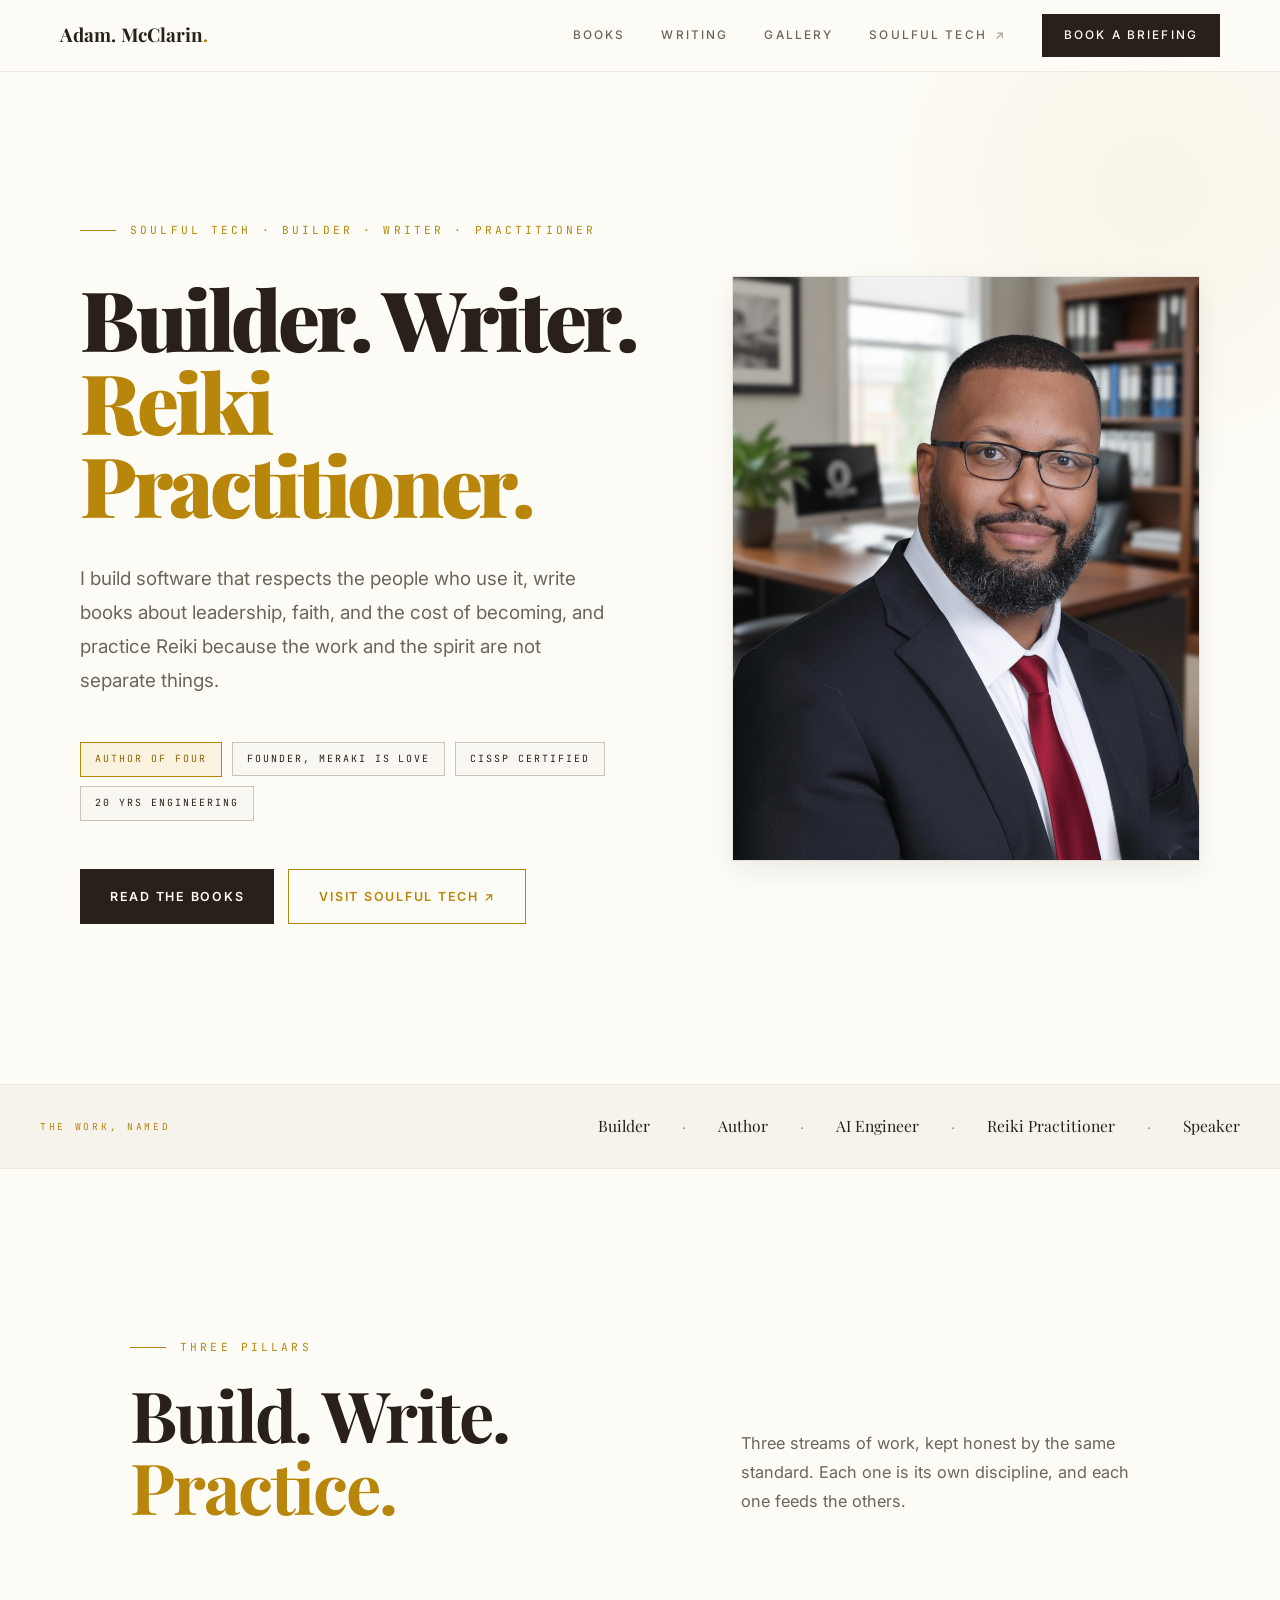
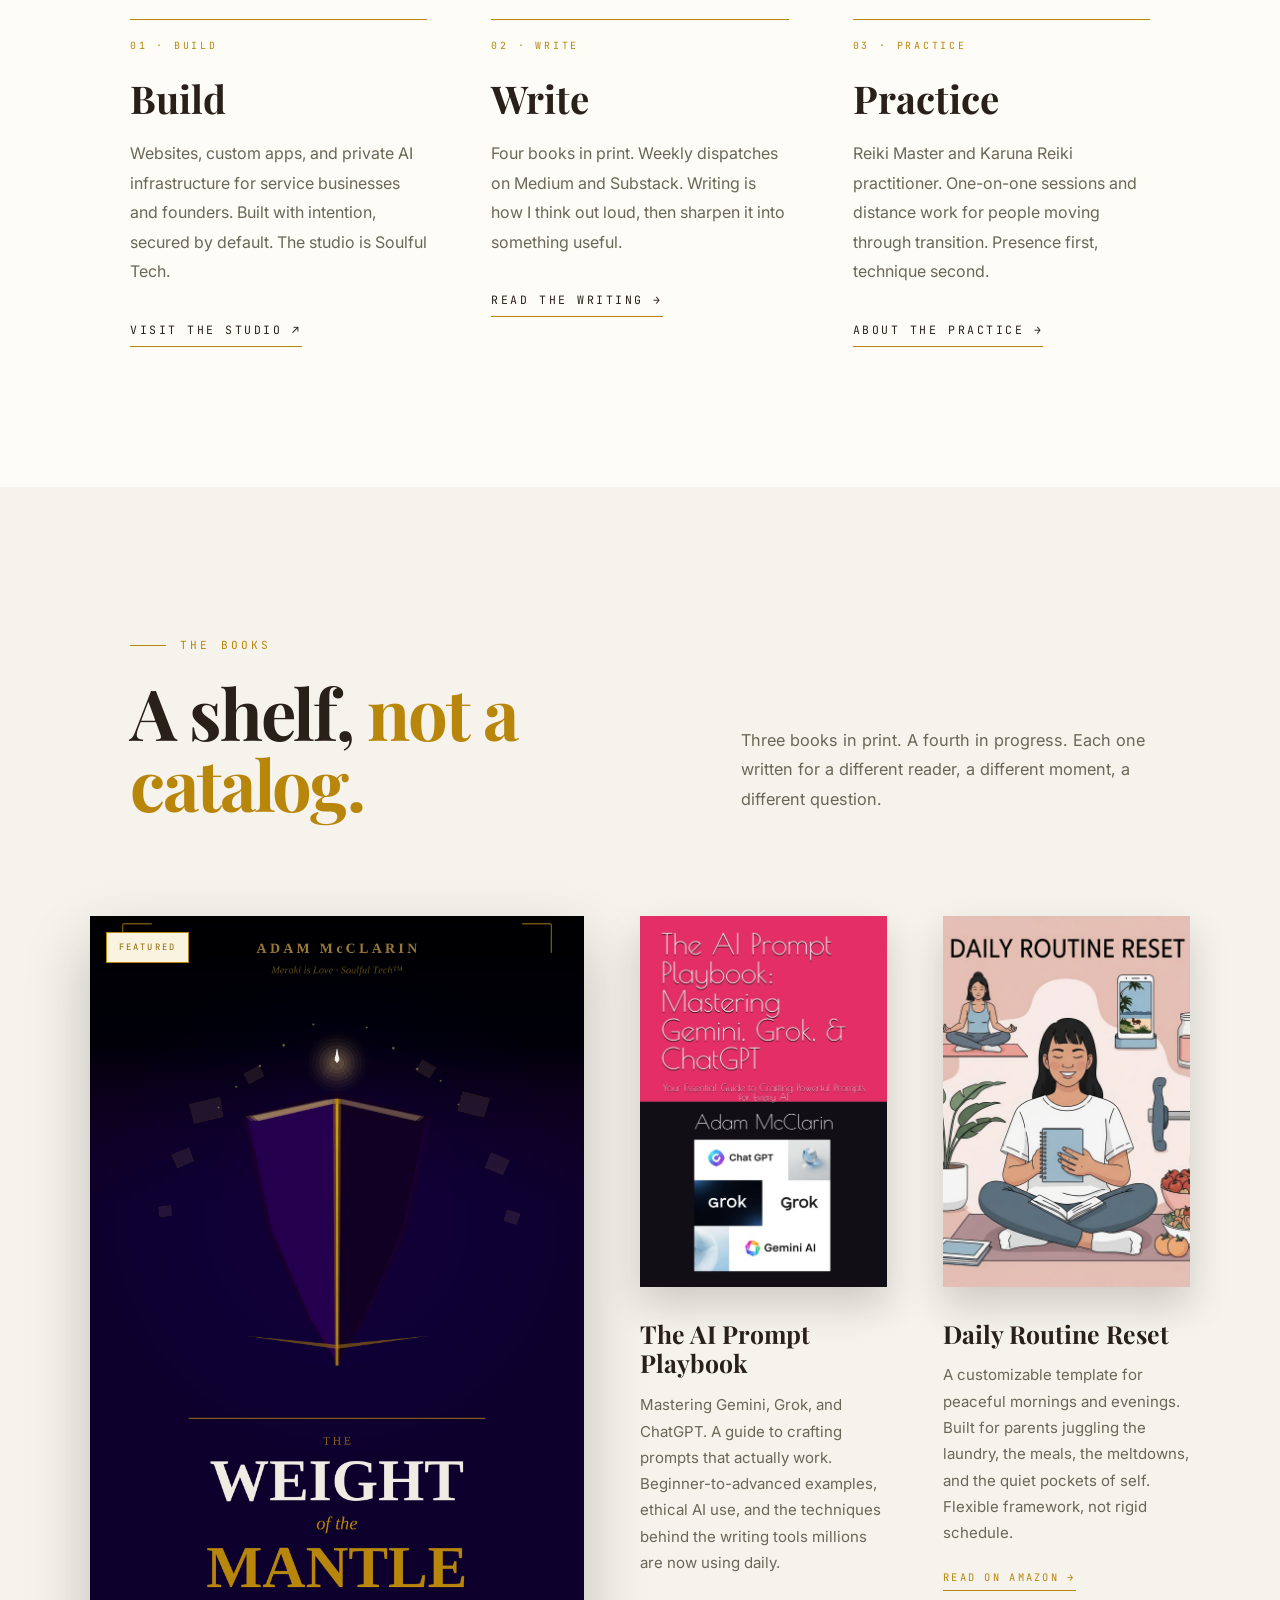
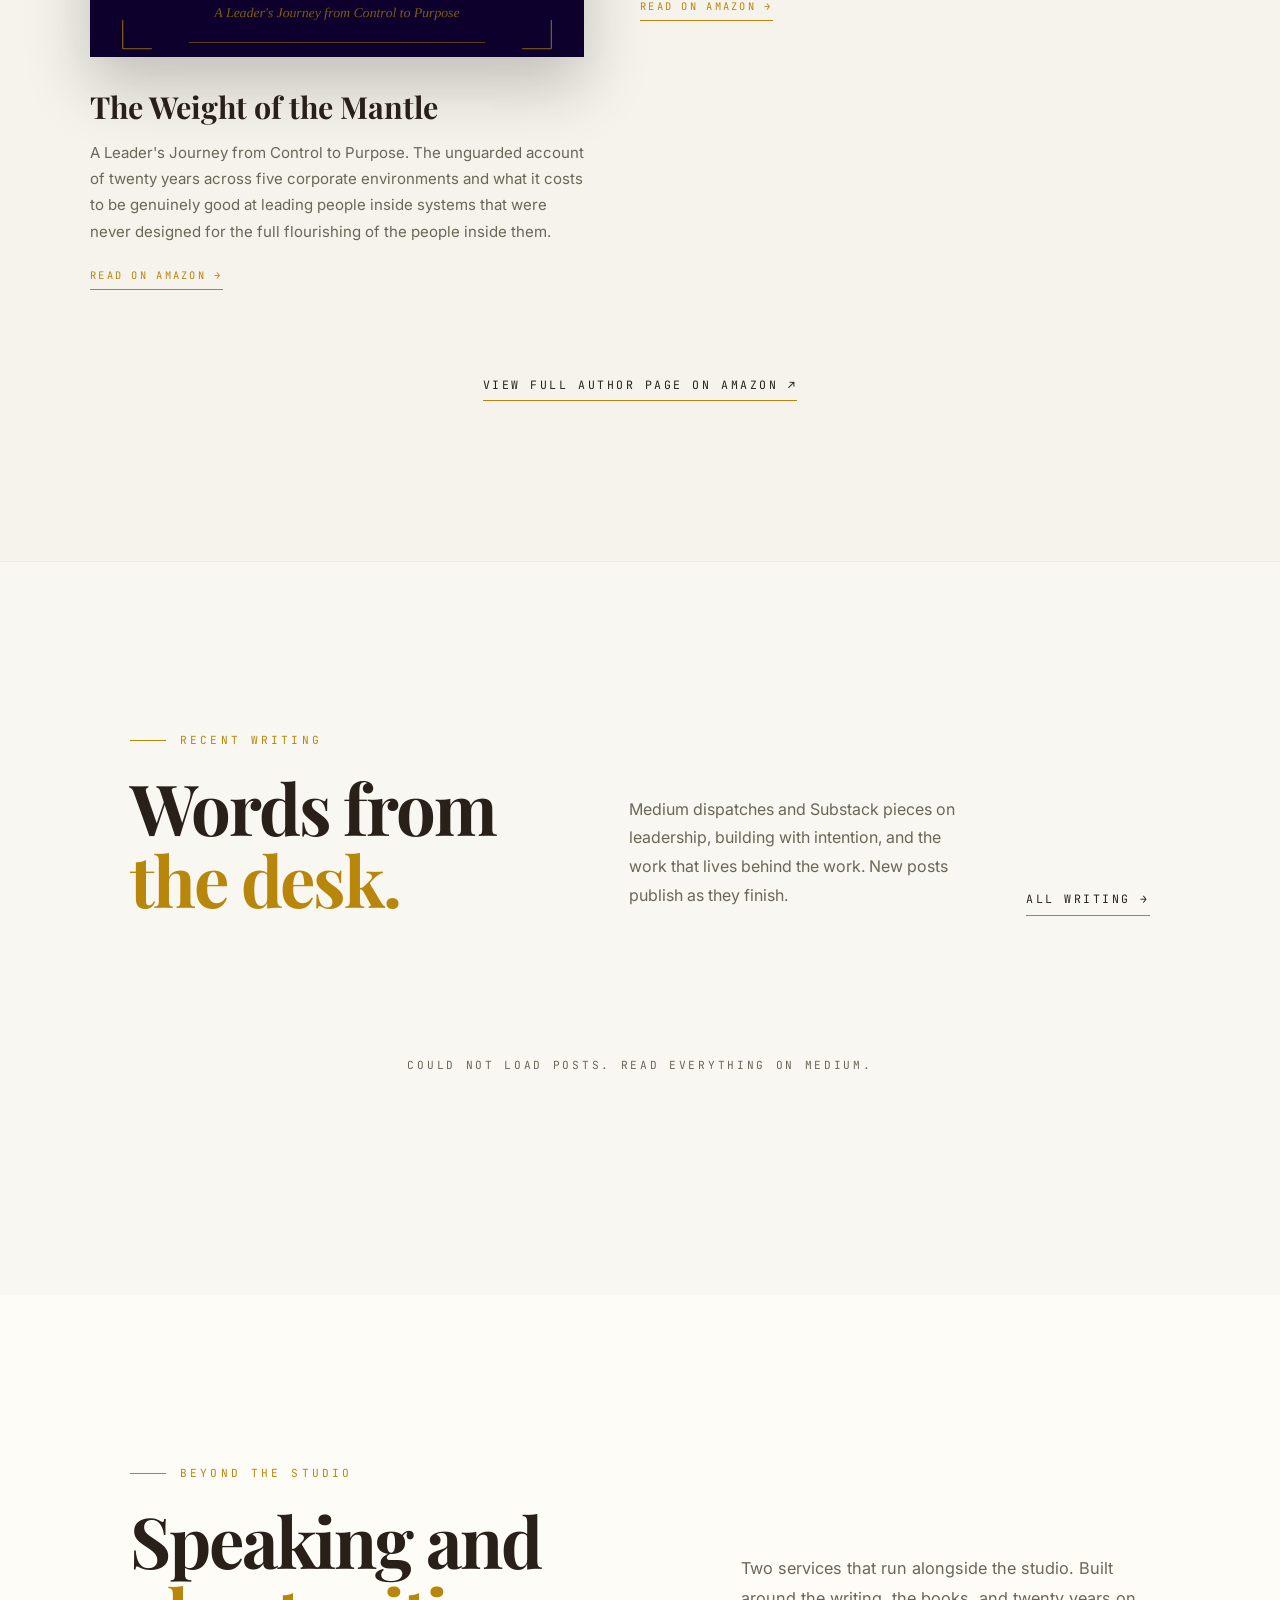
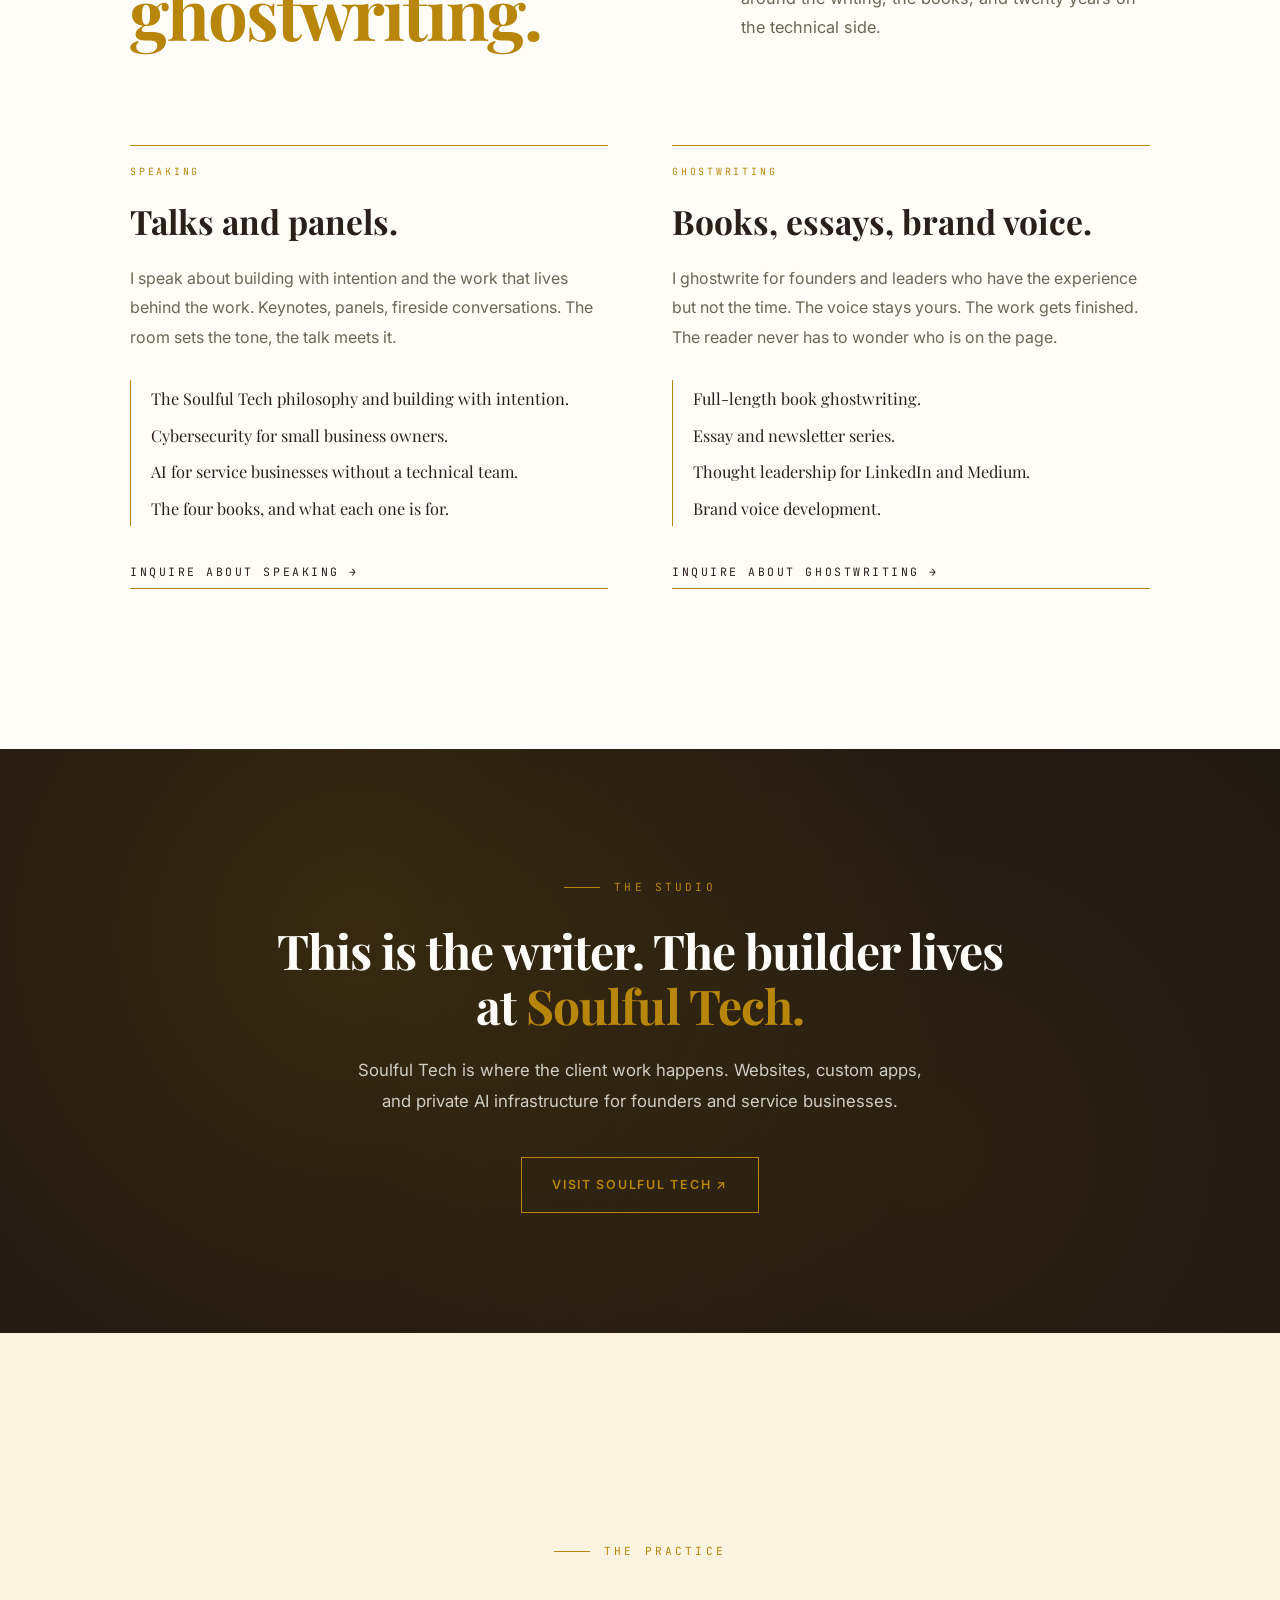
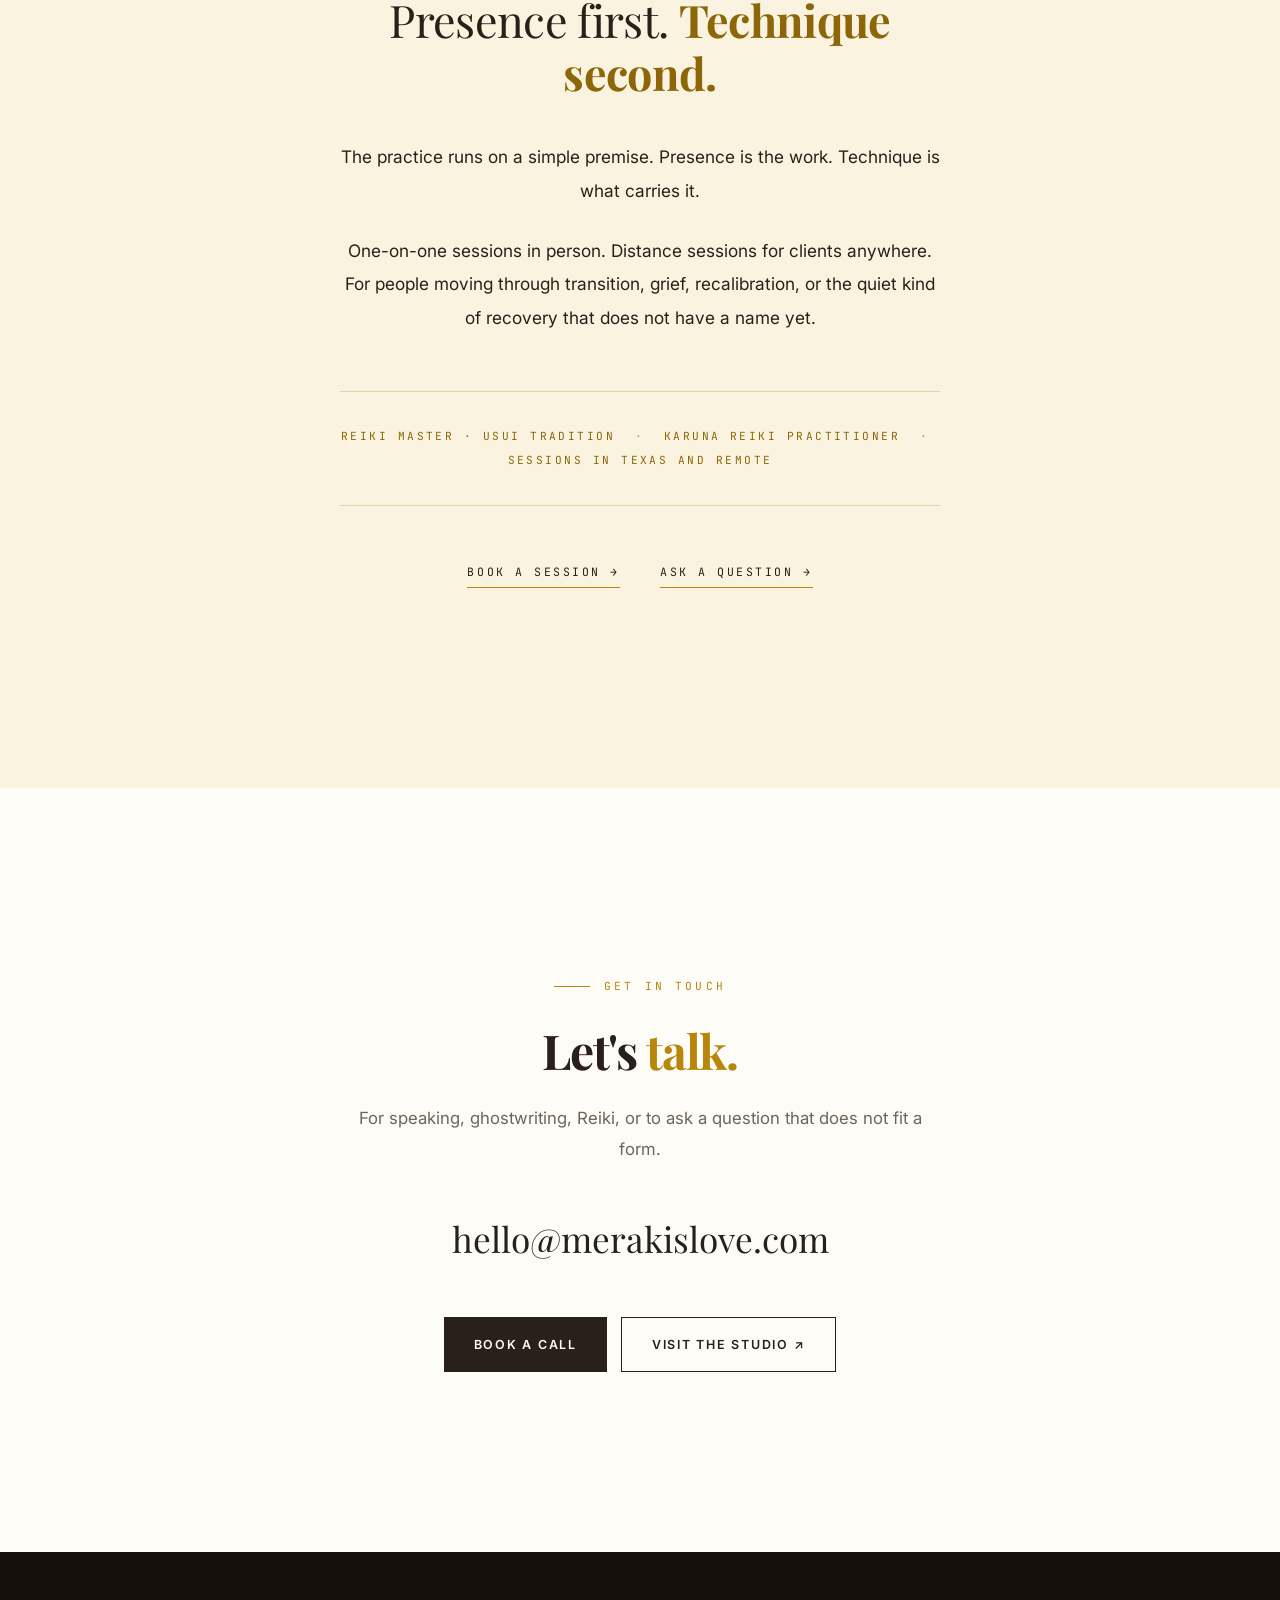
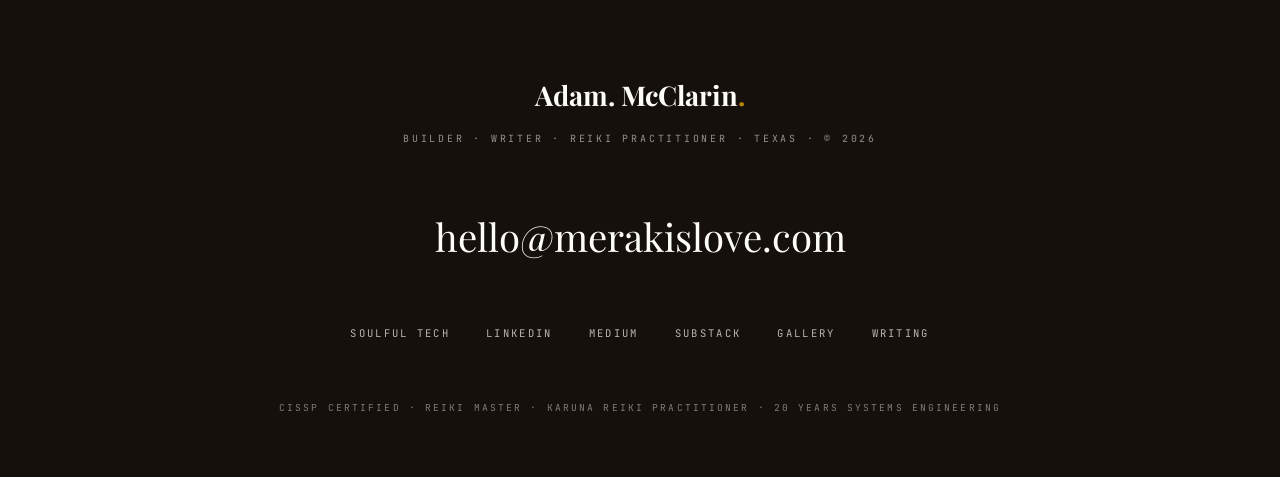
==== index.html @ 3df48681 "Add Featured and Press section with HackerNoon article and book launch Co-Authored-By: Claude Opus 4" ====
<!DOCTYPE html>
<html lang="en">
<head>
<meta charset="UTF-8">
<meta name="viewport" content="width=device-width, initial-scale=1.0">
<title>Adam McClarin | Builder. Writer. Reiki Practitioner.</title>
<meta name="description" content="Adam McClarin. Builder, writer, and Reiki practitioner. Author of four books. Founder of Meraki is Love. CISSP-certified, with twenty years of systems engineering.">
<meta name="keywords" content="Adam McClarin, soulful tech, Meraki is Love, Reiki, Karuna Reiki, ghostwriter, speaker, CISSP, author, The Weight of the Mantle, AI Prompt Playbook, Daily Routine Reset">
<meta property="og:title" content="Adam McClarin | Builder. Writer. Reiki Practitioner.">
<meta property="og:description" content="The personal site of Adam McClarin. Four books, a private Reiki practice, and a studio for client work at Soulful Tech.">
<meta property="og:url" content="https://adammcclarin.com">
<meta property="og:type" content="website">
<meta name="twitter:card" content="summary_large_image">
<meta name="twitter:title" content="Adam McClarin | Builder. Writer. Reiki Practitioner.">
<meta name="twitter:description" content="Builder, writer, and Reiki practitioner. The studio for client work lives at Soulful Tech.">

<link rel="preconnect" href="https://fonts.googleapis.com">
<link rel="preconnect" href="https://fonts.gstatic.com" crossorigin>
<link href="https://fonts.googleapis.com/css2?family=Playfair+Display:wght@400;700;900&family=Inter:wght@300;400;500;600;700;800&family=JetBrains+Mono:wght@400;500&display=swap" rel="stylesheet">

<link rel="stylesheet" href="/assets/styles.css">

<script type="application/ld+json">
{
  "@context": "https://schema.org",
  "@type": "Person",
  "name": "Adam McClarin",
  "jobTitle": "Builder, Writer, Reiki Practitioner",
  "description": "Builder, writer, and Reiki practitioner. Author of four books. Founder of Meraki is Love. CISSP-certified with twenty years of systems engineering.",
  "worksFor": {"@type": "Organization", "name": "Meraki is Love", "url": "https://merakislove.com"},
  "url": "https://adammcclarin.com",
  "sameAs": [
    "https://merakislove.com",
    "https://www.linkedin.com/in/adammcclarin/",
    "https://medium.com/@adammcclarin",
    "https://adammcclarin1.substack.com"
  ],
  "address": {"@type": "PostalAddress", "addressLocality": "Friendswood", "addressRegion": "TX", "addressCountry": "US"},
  "knowsAbout": ["Soulful Tech", "Reiki", "Karuna Reiki", "AI Engineering", "Cybersecurity", "CISSP", "Writing", "Ghostwriting", "Houston"]
}
</script>

<style>
/* ── HERO ── */
.hero {
  padding-top: calc(var(--nav-h) + 140px);
  padding-bottom: 160px;
  background: var(--cream);
  position: relative;
  overflow: hidden;
}
.hero::before {
  content: '';
  position: absolute;
  top: -120px; right: -180px;
  width: 620px; height: 620px;
  background: radial-gradient(circle, rgba(184,134,11,0.07) 0%, transparent 70%);
  pointer-events: none;
}
.hero-inner {
  max-width: 1200px;
  margin: 0 auto;
  padding: 0 40px;
  display: grid;
  grid-template-columns: 1.2fr 1fr;
  gap: 90px;
  align-items: center;
  position: relative;
  z-index: 1;
}
.hero-content { max-width: 620px; }
.hero h1 {
  font-family: 'Playfair Display', serif;
  font-size: clamp(2.8rem, 6.5vw, 5.4rem);
  font-weight: 900;
  line-height: 1;
  letter-spacing: -0.04em;
  color: var(--ink-warm);
  margin: 36px 0 36px;
  font-style: normal;
}
.hero h1 em { color: var(--gold); font-style: normal; font-weight: 900; }
.hero-sub {
  font-size: 1.18rem;
  line-height: 1.8;
  color: var(--muted);
  margin-bottom: 44px;
  max-width: 540px;
  font-weight: 400;
}
.hero-badges {
  display: flex;
  flex-wrap: wrap;
  gap: 10px;
  margin-bottom: 48px;
}
.hero-btns {
  display: flex;
  flex-wrap: wrap;
  gap: 14px;
}
.hero-portrait {
  position: relative;
  aspect-ratio: 4 / 5;
  overflow: hidden;
  background: var(--cream-2);
  border: 1px solid var(--border);
  box-shadow: var(--shadow-md);
}
.hero-portrait img {
  width: 100%;
  height: 100%;
  object-fit: cover;
  object-position: top center;
}

/* ── COLOPHON (was identity strip, now a quiet name line) ── */
.colophon {
  background: var(--cream-2);
  padding: 28px 40px;
  border-top: 1px solid var(--border-soft);
  border-bottom: 1px solid var(--border-soft);
}
.colophon-inner {
  max-width: 1200px;
  margin: 0 auto;
  display: flex;
  align-items: center;
  justify-content: space-between;
  gap: 24px;
  flex-wrap: wrap;
}
.colophon-label {
  font-family: 'JetBrains Mono', monospace;
  font-size: 0.6rem;
  letter-spacing: 0.28em;
  text-transform: uppercase;
  color: var(--gold);
}
.colophon-items {
  display: flex;
  align-items: center;
  gap: 32px;
  flex-wrap: wrap;
}
.colophon-item {
  font-family: 'Playfair Display', serif;
  font-weight: 400;
  font-size: 0.98rem;
  color: var(--ink-warm);
  font-style: normal;
}
.colophon-item:not(:last-child)::after {
  content: '·';
  margin-left: 32px;
  color: var(--muted-soft);
}

/* ── PILLARS ── */
.pillars {
  padding: 160px 0 140px;
  background: var(--cream);
}
.pillars-header {
  max-width: 1100px;
  margin: 0 auto 96px;
  padding: 0 40px;
  display: grid;
  grid-template-columns: 1.3fr 1fr;
  gap: 80px;
  align-items: end;
}
.pillars-header .eyebrow { margin-bottom: 22px; }
.pillars-header h2 { margin-bottom: 0; }
.pillars-header-right p {
  font-size: 1.02rem;
  color: var(--muted);
  line-height: 1.8;
  padding-bottom: 6px;
}
.pillars-grid {
  max-width: 1100px;
  margin: 0 auto;
  padding: 0 40px;
  display: grid;
  grid-template-columns: repeat(3, 1fr);
  gap: 64px;
}
.pillar { padding: 0; }
.pillar-num {
  font-family: 'JetBrains Mono', monospace;
  font-size: 0.62rem;
  letter-spacing: 0.28em;
  text-transform: uppercase;
  color: var(--gold);
  display: block;
  padding-top: 18px;
  border-top: 1px solid var(--gold);
  margin-bottom: 24px;
}
.pillar-name {
  font-family: 'Playfair Display', serif;
  font-size: 2.4rem;
  font-weight: 700;
  color: var(--ink-warm);
  line-height: 1;
  margin-bottom: 22px;
  font-style: normal;
}
.pillar-body {
  font-size: 1rem;
  line-height: 1.85;
  color: var(--muted);
  margin-bottom: 28px;
}

/* ── BOOKS (shelf, not grid) ── */
.books-section {
  padding: 140px 0 160px;
  background: var(--cream-2);
}
.books-header {
  max-width: 1100px;
  margin: 0 auto 96px;
  padding: 0 40px;
  display: grid;
  grid-template-columns: 1.3fr 1fr;
  gap: 80px;
  align-items: end;
}
.books-header .eyebrow { margin-bottom: 22px; }
.books-header h2 { margin-bottom: 0; }
.books-header-right p {
  font-size: 1.02rem;
  line-height: 1.8;
  color: var(--muted);
  padding-bottom: 6px;
}
.books-grid {
  max-width: 1180px;
  margin: 0 auto;
  padding: 0 40px;
  display: grid;
  grid-template-columns: 2fr 1fr 1fr;
  gap: 56px;
  align-items: start;
}
.book {
  text-decoration: none;
  color: inherit;
  display: flex;
  flex-direction: column;
  transition: transform 0.35s ease;
}
.book:hover { transform: translateY(-6px); }
.book-cover {
  aspect-ratio: 2 / 3;
  background: var(--cream-2);
  overflow: hidden;
  margin-bottom: 32px;
  position: relative;
  box-shadow: var(--shadow-book);
  transition: box-shadow 0.35s ease;
}
.book:hover .book-cover {
  box-shadow: 0 30px 60px rgba(31,24,18,0.28);
}
.book-cover img {
  width: 100%;
  height: 100%;
  object-fit: cover;
}
.book.featured .book-cover {
  box-shadow: 0 28px 60px rgba(31,24,18,0.24);
}
.book-flag {
  position: absolute;
  top: 16px; left: 16px;
  background: var(--gold-soft);
  color: var(--gold-warm);
  font-family: 'JetBrains Mono', monospace;
  font-size: 0.55rem;
  letter-spacing: 0.24em;
  text-transform: uppercase;
  padding: 7px 12px;
  z-index: 1;
  border: 1px solid var(--gold);
}
.book-title {
  font-family: 'Playfair Display', serif;
  font-size: 1.55rem;
  font-weight: 700;
  color: var(--ink-warm);
  line-height: 1.2;
  margin-bottom: 14px;
  font-style: normal;
}
.book.featured .book-title { font-size: 1.9rem; }
.book-desc {
  font-size: 0.94rem;
  color: var(--muted);
  line-height: 1.75;
  margin-bottom: 22px;
  flex-grow: 1;
}
.book-link {
  font-family: 'JetBrains Mono', monospace;
  font-size: 0.65rem;
  letter-spacing: 0.22em;
  text-transform: uppercase;
  color: var(--gold);
  border-bottom: 1px solid var(--gold);
  padding-bottom: 4px;
  align-self: flex-start;
  transition: color 0.2s, border-color 0.2s;
}
.book:hover .book-link { color: var(--gold-warm); border-color: var(--gold-warm); }

.books-footer {
  max-width: 1100px;
  margin: 80px auto 0;
  padding: 0 40px;
  text-align: center;
}

/* ── WRITING (reading room) ── */
.writing {
  padding: 160px 0;
  background: var(--paper);
  border-top: 1px solid var(--border-soft);
}
.writing-header {
  max-width: 1100px;
  margin: 0 auto 80px;
  padding: 0 40px;
  display: grid;
  grid-template-columns: 1.3fr 1fr auto;
  gap: 60px;
  align-items: end;
}
.writing-header .eyebrow { margin-bottom: 22px; }
.writing-header h2 { margin-bottom: 0; }
.writing-header-right p {
  font-size: 1rem;
  line-height: 1.8;
  color: var(--muted);
  padding-bottom: 6px;
}
.writing-grid {
  max-width: 1100px;
  margin: 0 auto;
  padding: 0 40px;
  display: grid;
  grid-template-columns: repeat(2, 1fr);
  gap: 36px;
}
.medium-card {
  background: var(--cream);
  padding: 44px 40px;
  border: 1px solid transparent;
  display: flex;
  flex-direction: column;
  text-decoration: none;
  color: inherit;
  transition: border-color 0.3s, transform 0.3s, box-shadow 0.3s;
}
.medium-card:hover {
  border-color: var(--gold);
  transform: translateY(-3px);
  box-shadow: var(--shadow-md);
}
.medium-card-label {
  font-family: 'JetBrains Mono', monospace;
  font-size: 0.6rem;
  letter-spacing: 0.24em;
  text-transform: uppercase;
  color: var(--gold);
  margin-bottom: 18px;
}
.medium-card-title {
  font-family: 'Playfair Display', serif;
  font-size: 1.65rem;
  font-weight: 700;
  color: var(--ink-warm);
  line-height: 1.22;
  margin-bottom: 18px;
  font-style: normal;
}
.medium-card-desc {
  font-size: 0.94rem;
  line-height: 1.8;
  color: var(--muted);
  margin-bottom: 24px;
  flex-grow: 1;
  display: -webkit-box;
  -webkit-line-clamp: 3;
  -webkit-box-orient: vertical;
  overflow: hidden;
}
.medium-card-meta {
  font-family: 'JetBrains Mono', monospace;
  font-size: 0.6rem;
  letter-spacing: 0.22em;
  text-transform: uppercase;
  color: var(--muted-soft);
}
.medium-card-meta span:not(:last-child)::after {
  content: '·';
  margin: 0 10px;
  color: var(--muted-soft);
}
.medium-loading {
  grid-column: 1 / -1;
  text-align: center;
  padding: 60px 20px;
  font-family: 'JetBrains Mono', monospace;
  font-size: 0.7rem;
  letter-spacing: 0.24em;
  text-transform: uppercase;
  color: var(--muted);
}
.writing-footer {
  max-width: 1100px;
  margin: 60px auto 0;
  padding: 0 40px;
  text-align: center;
}

/* ── SERVICES (invitations, not tiles) ── */
.services {
  padding: 160px 0;
  background: var(--cream);
}
.services-header {
  max-width: 1100px;
  margin: 0 auto 96px;
  padding: 0 40px;
  display: grid;
  grid-template-columns: 1.3fr 1fr;
  gap: 80px;
  align-items: end;
}
.services-header .eyebrow { margin-bottom: 22px; }
.services-header h2 { margin-bottom: 0; }
.services-header-right p {
  font-size: 1.02rem;
  line-height: 1.8;
  color: var(--muted);
  padding-bottom: 6px;
}
.services-grid {
  max-width: 1100px;
  margin: 0 auto;
  padding: 0 40px;
  display: grid;
  grid-template-columns: 1fr 1fr;
  gap: 64px;
}
.service {
  display: flex;
  flex-direction: column;
}
.service-eyebrow {
  font-family: 'JetBrains Mono', monospace;
  font-size: 0.62rem;
  letter-spacing: 0.28em;
  text-transform: uppercase;
  color: var(--gold);
  display: block;
  padding-top: 18px;
  border-top: 1px solid var(--gold);
  margin-bottom: 24px;
}
.service-name {
  font-family: 'Playfair Display', serif;
  font-size: 2.1rem;
  font-weight: 700;
  color: var(--ink-warm);
  line-height: 1.05;
  margin-bottom: 24px;
  font-style: normal;
}
.service-prose {
  font-size: 1rem;
  line-height: 1.85;
  color: var(--muted);
  margin-bottom: 22px;
}
.service-offers {
  margin: 6px 0 36px;
  border-left: 1px solid var(--gold);
  padding-left: 20px;
}
.service-offer {
  font-family: 'Playfair Display', serif;
  font-size: 1.02rem;
  font-weight: 400;
  color: var(--ink-warm);
  line-height: 1.5;
  padding: 6px 0;
  font-style: normal;
}

/* ── MERAKI CONNECTOR BAND ── */
.meraki-band {
  background: var(--warm-dark);
  padding: 120px 40px;
  text-align: center;
  position: relative;
  overflow: hidden;
}
.meraki-band::before {
  content: '';
  position: absolute;
  inset: 0;
  background:
    radial-gradient(circle at 28% 32%, rgba(184,134,11,0.16) 0%, transparent 60%),
    radial-gradient(circle at 72% 68%, rgba(184,134,11,0.08) 0%, transparent 55%);
}
.meraki-band-inner {
  max-width: 760px;
  margin: 0 auto;
  position: relative;
  z-index: 1;
}
.meraki-band .eyebrow { color: var(--gold); margin-bottom: 26px; }
.meraki-band h2 {
  font-family: 'Playfair Display', serif;
  font-size: clamp(2rem, 4.5vw, 3rem);
  font-weight: 700;
  color: var(--cream);
  line-height: 1.15;
  letter-spacing: -0.02em;
  margin-bottom: 22px;
  font-style: normal;
}
.meraki-band h2 em { color: var(--gold); font-style: normal; font-weight: 700; }
.meraki-band p {
  font-size: 1.05rem;
  color: rgba(253,252,247,0.78);
  line-height: 1.85;
  margin-bottom: 40px;
  max-width: 580px;
  margin-left: auto;
  margin-right: auto;
}

/* ── PRACTICE (the quietest section) ── */
.practice {
  padding: 200px 0;
  background: var(--gold-soft);
  text-align: center;
}
.practice-inner {
  max-width: 680px;
  margin: 0 auto;
  padding: 0 40px;
}
.practice .eyebrow { margin-bottom: 32px; }
.practice-title {
  font-family: 'Playfair Display', serif;
  font-size: clamp(2rem, 4.2vw, 2.8rem);
  font-weight: 400;
  color: var(--ink-warm);
  line-height: 1.2;
  letter-spacing: -0.015em;
  margin-bottom: 40px;
  font-style: normal;
}
.practice-title em { color: var(--gold-warm); font-style: normal; font-weight: 700; }
.practice-prose {
  font-size: 1.08rem;
  line-height: 1.95;
  color: var(--ink-warm);
  margin-bottom: 26px;
}
.practice-creds {
  margin: 56px auto 56px;
  padding: 32px 0;
  border-top: 1px solid rgba(184,134,11,0.3);
  border-bottom: 1px solid rgba(184,134,11,0.3);
  font-family: 'JetBrains Mono', monospace;
  font-size: 0.7rem;
  letter-spacing: 0.22em;
  text-transform: uppercase;
  color: var(--gold-warm);
  line-height: 2.2;
}
.practice-cred-sep { color: var(--muted-soft); margin: 0 10px; }
.practice-actions {
  display: flex;
  gap: 40px;
  justify-content: center;
  flex-wrap: wrap;
}

/* ── CONTACT ── */
.contact {
  padding: 180px 0;
  background: var(--cream);
  text-align: center;
}
.contact-inner {
  max-width: 680px;
  margin: 0 auto;
  padding: 0 40px;
}
.contact .eyebrow { margin-bottom: 28px; }
.contact h2 {
  font-family: 'Playfair Display', serif;
  font-size: clamp(2rem, 4.5vw, 3rem);
  font-weight: 700;
  color: var(--ink-warm);
  line-height: 1.1;
  letter-spacing: -0.025em;
  margin-bottom: 26px;
  font-style: normal;
}
.contact h2 em { color: var(--gold); font-style: normal; font-weight: 700; }
.contact p {
  font-size: 1.05rem;
  color: var(--muted);
  line-height: 1.85;
  margin-bottom: 44px;
}
.contact-email {
  font-family: 'Playfair Display', serif;
  font-size: clamp(1.5rem, 4vw, 2.2rem);
  font-weight: 400;
  color: var(--ink-warm);
  text-decoration: none;
  display: block;
  margin-bottom: 48px;
  transition: color 0.2s;
  font-style: normal;
}
.contact-email:hover { color: var(--gold); }
.contact-btns {
  display: flex;
  justify-content: center;
  gap: 14px;
  flex-wrap: wrap;
}

/* ── HOME RESPONSIVE ── */
@media (max-width: 1100px) {
  .hero-inner { grid-template-columns: 1fr; gap: 60px; }
  .hero-portrait { max-width: 460px; margin: 0 auto; width: 100%; }
  .pillars-header,
  .books-header,
  .services-header,
  .writing-header { grid-template-columns: 1fr; gap: 32px; }
  .pillars-grid,
  .books-grid,
  .services-grid { grid-template-columns: 1fr; gap: 60px; }
  .writing-grid { grid-template-columns: 1fr; }
}
@media (max-width: 720px) {
  .hero { padding-top: calc(var(--nav-h) + 80px); padding-bottom: 100px; }
  .hero-inner { padding: 0 24px; gap: 48px; }
  .colophon { padding: 22px 24px; }
  .colophon-items { gap: 20px; }
  .colophon-item:not(:last-child)::after { margin-left: 20px; }
  .pillars { padding: 100px 0; }
  .pillars-header,
  .pillars-grid { padding: 0 24px; }
  .pillars-grid { gap: 48px; }
  .books-section { padding: 100px 0; }
  .books-header,
  .books-grid,
  .books-footer { padding: 0 24px; }
  .books-grid { gap: 48px; }
  .writing { padding: 100px 0; }
  .writing-header,
  .writing-grid,
  .writing-footer { padding: 0 24px; }
  .medium-card { padding: 36px 28px; }
  .services { padding: 100px 0; }
  .services-header,
  .services-grid { padding: 0 24px; }
  .meraki-band { padding: 90px 24px; }
  .practice { padding: 120px 0; }
  .practice-inner { padding: 0 24px; }
  .practice-creds { font-size: 0.62rem; line-height: 2.4; }
  .contact { padding: 110px 0; }
  .contact-inner { padding: 0 24px; }
}

/* Hero entrance animations */
.hero .eyebrow { animation: fadeUp 0.85s cubic-bezier(0.22,1,0.36,1) 0.05s both; }
.hero h1 { animation: fadeUp 0.85s cubic-bezier(0.22,1,0.36,1) 0.15s both; }
.hero-sub { animation: fadeUp 0.85s cubic-bezier(0.22,1,0.36,1) 0.25s both; }
.hero-badges { animation: fadeUp 0.85s cubic-bezier(0.22,1,0.36,1) 0.35s both; }
.hero-btns { animation: fadeUp 0.85s cubic-bezier(0.22,1,0.36,1) 0.45s both; }
.hero-portrait { animation: fadeUp 0.95s cubic-bezier(0.22,1,0.36,1) 0.3s both; }
</style>
</head>
<body>

<!-- NAV -->
<nav class="site-nav">
  <div class="nav-inner">
    <a href="/" class="nav-brand">Adam. McClarin<span>.</span></a>
    <button class="nav-toggle" aria-label="Open menu" aria-expanded="false">☰</button>
    <div class="nav-links">
      <a href="/#books">Books</a>
      <a href="/articles">Writing</a>
      <a href="/gallery">Gallery</a>
      <a href="https://merakislove.com" target="_blank" rel="noopener" class="nav-ext">Soulful Tech</a>
      <a href="https://calendly.com/hello-merakislove/new-meeting" target="_blank" rel="noopener" class="nav-cta">Book a Briefing</a>
    </div>
  </div>
</nav>

<!-- HERO -->
<section class="hero">
  <div class="hero-inner">
    <div class="hero-content">
      <div class="eyebrow has-rule">Soulful Tech · Builder · Writer · Practitioner</div>
      <h1>Builder. Writer. <em>Reiki Practitioner.</em></h1>
      <p class="hero-sub">I build software that respects the people who use it, write books about leadership, faith, and the cost of becoming, and practice Reiki because the work and the spirit are not separate things.</p>
      <div class="hero-badges">
        <span class="badge gold">Author of Four</span>
        <span class="badge warm">Founder, Meraki is Love</span>
        <span class="badge warm">CISSP Certified</span>
        <span class="badge warm">20 Yrs Engineering</span>
      </div>
      <div class="hero-btns">
        <a href="#books" class="btn btn-primary">Read the Books</a>
        <a href="https://merakislove.com" target="_blank" rel="noopener" class="btn btn-gold-outline">Visit Soulful Tech ↗</a>
      </div>
    </div>
    <div class="hero-portrait">
      <img src="/images/adam-mcclarin-headshot.png" alt="Adam McClarin">
    </div>
  </div>
</section>

<!-- COLOPHON (quiet name line, replaces the dark identity strip) -->
<section class="colophon">
  <div class="colophon-inner">
    <span class="colophon-label">The Work, Named</span>
    <div class="colophon-items">
      <span class="colophon-item">Builder</span>
      <span class="colophon-item">Author</span>
      <span class="colophon-item">AI Engineer</span>
      <span class="colophon-item">Reiki Practitioner</span>
      <span class="colophon-item">Speaker</span>
    </div>
  </div>
</section>

<!-- THREE PILLARS -->
<section class="pillars">
  <div class="pillars-header">
    <div>
      <div class="eyebrow has-rule">Three Pillars</div>
      <h2 class="section-title">Build. Write. <em>Practice.</em></h2>
    </div>
    <div class="pillars-header-right">
      <p>Three streams of work, kept honest by the same standard. Each one is its own discipline, and each one feeds the others.</p>
    </div>
  </div>
  <div class="pillars-grid">
    <div class="pillar">
      <span class="pillar-num">01 · Build</span>
      <div class="pillar-name">Build</div>
      <p class="pillar-body">Websites, custom apps, and private AI infrastructure for service businesses and founders. Built with intention, secured by default. The studio is Soulful Tech.</p>
      <a href="https://merakislove.com" target="_blank" rel="noopener" class="qlink">Visit the studio ↗</a>
    </div>
    <div class="pillar">
      <span class="pillar-num">02 · Write</span>
      <div class="pillar-name">Write</div>
      <p class="pillar-body">Four books in print. Weekly dispatches on Medium and Substack. Writing is how I think out loud, then sharpen it into something useful.</p>
      <a href="/articles" class="qlink">Read the writing →</a>
    </div>
    <div class="pillar">
      <span class="pillar-num">03 · Practice</span>
      <div class="pillar-name">Practice</div>
      <p class="pillar-body">Reiki Master and Karuna Reiki practitioner. One-on-one sessions and distance work for people moving through transition. Presence first, technique second.</p>
      <a href="#practice" class="qlink">About the practice →</a>
    </div>
  </div>
</section>

<!-- BOOKS -->
<section class="books-section" id="books">
  <div class="books-header">
    <div>
      <div class="eyebrow has-rule">The Books</div>
      <h2 class="section-title">A shelf, <em>not a catalog.</em></h2>
    </div>
    <div class="books-header-right">
      <p>Three books in print. A fourth in progress. Each one written for a different reader, a different moment, a different question.</p>
    </div>
  </div>
  <div class="books-grid">
    <a href="https://www.amazon.com/stores/Adam-Mcclarin/author/B0G2L31YB8" target="_blank" rel="noopener" class="book featured">
      <div class="book-cover">
        <span class="book-flag">Featured</span>
        <img src="/images/weight-of-the-mantle.png" alt="The Weight of the Mantle by Adam McClarin">
      </div>
      <h3 class="book-title">The Weight of the Mantle</h3>
      <p class="book-desc">A Leader's Journey from Control to Purpose. The unguarded account of twenty years across five corporate environments and what it costs to be genuinely good at leading people inside systems that were never designed for the full flourishing of the people inside them.</p>
      <span class="book-link">Read on Amazon →</span>
    </a>
    <a href="https://www.amazon.com/AI-Prompt-Playbook-Mastering-Essential/dp/B0FK35P8TS" target="_blank" rel="noopener" class="book">
      <div class="book-cover">
        <img src="/images/ai-prompt-playbook.jpg" alt="The AI Prompt Playbook by Adam McClarin">
      </div>
      <h3 class="book-title">The AI Prompt Playbook</h3>
      <p class="book-desc">Mastering Gemini, Grok, and ChatGPT. A guide to crafting prompts that actually work. Beginner-to-advanced examples, ethical AI use, and the techniques behind the writing tools millions are now using daily.</p>
      <span class="book-link">Read on Amazon →</span>
    </a>
    <a href="https://www.amazon.com/stores/Adam-Mcclarin/author/B0G2L31YB8" target="_blank" rel="noopener" class="book">
      <div class="book-cover">
        <img src="/images/daily-routine-reset.jpeg" alt="Daily Routine Reset by Adam McClarin">
      </div>
      <h3 class="book-title">Daily Routine Reset</h3>
      <p class="book-desc">A customizable template for peaceful mornings and evenings. Built for parents juggling the laundry, the meals, the meltdowns, and the quiet pockets of self. Flexible framework, not rigid schedule.</p>
      <span class="book-link">Read on Amazon →</span>
    </a>
  </div>
  <div class="books-footer">
    <a href="https://www.amazon.com/stores/Adam-Mcclarin/author/B0G2L31YB8" target="_blank" rel="noopener" class="qlink">View Full Author Page on Amazon ↗</a>
  </div>
</section>

<!-- WRITING (live Medium feed) -->
<section class="writing">
  <div class="writing-header">
    <div>
      <div class="eyebrow has-rule">Recent Writing</div>
      <h2 class="section-title">Words from <em>the desk.</em></h2>
    </div>
    <div class="writing-header-right">
      <p>Medium dispatches and Substack pieces on leadership, building with intention, and the work that lives behind the work. New posts publish as they finish.</p>
    </div>
    <a href="/articles" class="qlink">All Writing →</a>
  </div>
  <div class="writing-grid" id="medium-grid">
    <div class="medium-loading">Loading recent posts...</div>
  </div>
</section>

<!-- SERVICES (Speaking + Ghostwriting) -->
<section class="services">
  <div class="services-header">
    <div>
      <div class="eyebrow has-rule">Beyond the Studio</div>
      <h2 class="section-title">Speaking and <em>ghostwriting.</em></h2>
    </div>
    <div class="services-header-right">
      <p>Two services that run alongside the studio. Built around the writing, the books, and twenty years on the technical side.</p>
    </div>
  </div>
  <div class="services-grid">
    <div class="service">
      <span class="service-eyebrow">Speaking</span>
      <h3 class="service-name">Talks and panels.</h3>
      <p class="service-prose">I speak about building with intention and the work that lives behind the work. Keynotes, panels, fireside conversations. The room sets the tone, the talk meets it.</p>
      <div class="service-offers">
        <div class="service-offer">The Soulful Tech philosophy and building with intention.</div>
        <div class="service-offer">Cybersecurity for small business owners.</div>
        <div class="service-offer">AI for service businesses without a technical team.</div>
        <div class="service-offer">The four books, and what each one is for.</div>
      </div>
      <a href="mailto:hello@merakislove.com?subject=Speaking%20inquiry" class="qlink">Inquire about speaking →</a>
    </div>
    <div class="service">
      <span class="service-eyebrow">Ghostwriting</span>
      <h3 class="service-name">Books, essays, brand voice.</h3>
      <p class="service-prose">I ghostwrite for founders and leaders who have the experience but not the time. The voice stays yours. The work gets finished. The reader never has to wonder who is on the page.</p>
      <div class="service-offers">
        <div class="service-offer">Full-length book ghostwriting.</div>
        <div class="service-offer">Essay and newsletter series.</div>
        <div class="service-offer">Thought leadership for LinkedIn and Medium.</div>
        <div class="service-offer">Brand voice development.</div>
      </div>
      <a href="mailto:hello@merakislove.com?subject=Ghostwriting%20inquiry" class="qlink">Inquire about ghostwriting →</a>
    </div>
  </div>
</section>

<!-- MERAKI CONNECTOR BAND -->
<section class="meraki-band">
  <div class="meraki-band-inner">
    <div class="eyebrow has-rule">The Studio</div>
    <h2>This is the writer. The builder lives at <em>Soulful Tech.</em></h2>
    <p>Soulful Tech is where the client work happens. Websites, custom apps, and private AI infrastructure for founders and service businesses.</p>
    <a href="https://merakislove.com" target="_blank" rel="noopener" class="btn btn-gold-outline">Visit Soulful Tech ↗</a>
  </div>
</section>

<!-- PRACTICE (Reiki) -->
<section class="practice" id="practice">
  <div class="practice-inner">
    <div class="eyebrow has-rule">The Practice</div>
    <h2 class="practice-title">Presence first. <em>Technique second.</em></h2>
    <p class="practice-prose">The practice runs on a simple premise. Presence is the work. Technique is what carries it.</p>
    <p class="practice-prose">One-on-one sessions in person. Distance sessions for clients anywhere. For people moving through transition, grief, recalibration, or the quiet kind of recovery that does not have a name yet.</p>
    <div class="practice-creds">
      Reiki Master · Usui Tradition <span class="practice-cred-sep">·</span> Karuna Reiki Practitioner <span class="practice-cred-sep">·</span> Sessions in Texas and Remote
    </div>
    <div class="practice-actions">
      <a href="https://calendly.com/hello-merakislove/new-meeting" target="_blank" rel="noopener" class="qlink">Book a session →</a>
      <a href="mailto:hello@merakislove.com?subject=Reiki%20inquiry" class="qlink">Ask a question →</a>
    </div>
  </div>
</section>

<!-- CONTACT -->
<section class="contact" id="contact">
  <div class="contact-inner">
    <div class="eyebrow has-rule">Get in Touch</div>
    <h2>Let's <em>talk.</em></h2>
    <p>For speaking, ghostwriting, Reiki, or to ask a question that does not fit a form.</p>
    <a href="mailto:hello@merakislove.com" class="contact-email">hello@merakislove.com</a>
    <div class="contact-btns">
      <a href="https://calendly.com/hello-merakislove/new-meeting" target="_blank" rel="noopener" class="btn btn-primary">Book a call</a>
      <a href="https://merakislove.com" target="_blank" rel="noopener" class="btn btn-outline">Visit the studio ↗</a>
    </div>
  </div>
</section>

<!-- FOOTER -->
<footer class="site-footer">
  <div class="footer-brand">Adam. McClarin<span>.</span></div>
  <div class="footer-tagline">Builder · Writer · Reiki Practitioner · Texas · © 2026</div>
  <a href="mailto:hello@merakislove.com" class="footer-email">hello@merakislove.com</a>
  <div class="footer-links">
    <a href="https://merakislove.com" target="_blank" rel="noopener">Soulful Tech</a>
    <a href="https://www.linkedin.com/in/adammcclarin/" target="_blank" rel="noopener">LinkedIn</a>
    <a href="https://medium.com/@adammcclarin" target="_blank" rel="noopener">Medium</a>
    <a href="https://adammcclarin1.substack.com" target="_blank" rel="noopener">Substack</a>
    <a href="/gallery">Gallery</a>
    <a href="/articles">Writing</a>
  </div>
  <div class="footer-copy">CISSP Certified · Reiki Master · Karuna Reiki Practitioner · 20 Years Systems Engineering</div>
</footer>

<!-- Mobile nav JS -->
<script>
(function() {
  const toggle = document.querySelector('.nav-toggle');
  const links = document.querySelector('.nav-links');
  if (toggle && links) {
    toggle.addEventListener('click', (e) => {
      e.stopPropagation();
      const open = links.classList.toggle('is-open');
      toggle.setAttribute('aria-expanded', open ? 'true' : 'false');
    });
  }
})();
</script>

<!-- Medium RSS feed via rss2json -->
<script>
(function() {
  const grid = document.getElementById('medium-grid');
  if (!grid) return;
  const feed = 'https://api.rss2json.com/v1/api.json?rss_url=' + encodeURIComponent('https://medium.com/feed/@adammcclarin');

  function stripHtml(html) {
    const tmp = document.createElement('div');
    tmp.innerHTML = html;
    return (tmp.textContent || tmp.innerText || '').trim();
  }
  function formatDate(d) {
    try {
      return new Date(d).toLocaleDateString('en-US', { month: 'short', day: 'numeric', year: 'numeric' });
    } catch (e) { return ''; }
  }
  function readTime(text) {
    const words = (text || '').split(/\s+/).length;
    return Math.max(1, Math.round(words / 220)) + ' min read';
  }

  fetch(feed)
    .then(r => r.json())
    .then(data => {
      if (!data || data.status !== 'ok' || !Array.isArray(data.items)) {
        grid.innerHTML = '<div class="medium-loading">Could not load posts. Read everything on Medium.</div>';
        return;
      }
      const items = data.items.slice(0, 4);
      grid.innerHTML = items.map(item => {
        const desc = stripHtml(item.description).slice(0, 220);
        const date = formatDate(item.pubDate);
        return '<a href="' + item.link + '" target="_blank" rel="noopener" class="medium-card">'
          + '<div class="medium-card-label">Medium</div>'
          + '<h3 class="medium-card-title">' + item.title + '</h3>'
          + '<p class="medium-card-desc">' + desc + '</p>'
          + '<div class="medium-card-meta"><span>' + date + '</span><span>' + readTime(stripHtml(item.description)) + '</span></div>'
          + '</a>';
      }).join('');
    })
    .catch(() => {
      grid.innerHTML = '<div class="medium-loading">Could not load posts. Read everything on Medium.</div>';
    });
})();
</script>

</body>
</html>
---- assets/styles.css ----
/* ============================================================
   Adam McClarin. Personal site.
   Shared base styles. A study, not a studio.
   Cream and warm neutrals dominant. Gold as the signature accent.
   Sky reserved for small interactive moments only.
   ============================================================ */

:root {
  --purple: #2D005E;
  --purple-deep: #1a0038;
  --purple-soft: #F5F0FF;
  --gold: #B8860B;
  --gold-light: #D4A017;
  --gold-soft: #FAF3E0;
  --gold-warm: #8C6608;        /* deeper gold for body underlines on cream */
  --sky: #3FA7E8;
  --sky-light: #5DB8EF;
  --sky-deep: #1F8FD4;
  --sky-soft: #E8F4FB;
  --sky-dark-bg: #0A1A24;
  --sky-dark-bg-2: #061018;
  --black: #0A0A0A;
  --ink: #1a1a1a;
  --ink-warm: #2A201A;          /* warmer ink for headings on cream */
  --white: #FFFFFF;
  --cream: #FDFCF7;
  --cream-2: #F5F3EC;
  --paper: #F9F7F1;
  --sand: #EFE9D9;              /* warmer alt-section background */
  --warm-dark: #1F1812;         /* CTA bands, Meraki connector */
  --warm-dark-2: #2A2018;       /* warm-dark hover and accents */
  --warm-black: #15100C;        /* footer */
  --border: #E5E2D8;
  --border-strong: #C9C4B5;
  --border-soft: #EDEAE0;
  --muted: #6B6657;
  --muted-soft: #9B968A;
  --sky-card-bg: #0d2230;
  --sky-card-bg-hover: #102b3c;
  --nav-h: 72px;
  --shadow-sm: 0 1px 2px rgba(31,24,18,0.04);
  --shadow-md: 0 10px 28px rgba(31,24,18,0.08);
  --shadow-lg: 0 28px 64px rgba(31,24,18,0.12);
  --shadow-book: 0 18px 36px rgba(31,24,18,0.18);
}

*, *::before, *::after { box-sizing: border-box; margin: 0; padding: 0; }

html { scroll-behavior: smooth; }

body {
  background: var(--cream);
  color: var(--ink);
  font-family: 'Inter', -apple-system, BlinkMacSystemFont, sans-serif;
  font-size: 16px;
  line-height: 1.7;
  -webkit-font-smoothing: antialiased;
  -moz-osx-font-smoothing: grayscale;
  overflow-x: hidden;
  font-style: normal;
}

img { max-width: 100%; height: auto; display: block; }

em, i, .italic { font-style: normal; }

::selection { background: var(--gold-soft); color: var(--ink-warm); }

/* ── TYPOGRAPHY UTILITIES ── */
.eyebrow {
  font-family: 'JetBrains Mono', monospace;
  font-size: 0.7rem;
  letter-spacing: 0.28em;
  text-transform: uppercase;
  color: var(--gold);
  display: inline-flex;
  align-items: center;
  gap: 14px;
  font-style: normal;
  font-weight: 400;
}
.eyebrow.has-rule::before {
  content: '';
  width: 36px;
  height: 1px;
  background: var(--gold);
}

h2.section-title {
  font-family: 'Playfair Display', serif;
  font-size: clamp(2.6rem, 5.5vw, 4.4rem);
  font-weight: 700;
  color: var(--ink-warm);
  line-height: 1.02;
  letter-spacing: -0.03em;
  font-style: normal;
}
h2.section-title em { color: var(--gold); font-style: normal; font-weight: 700; }

.lead {
  font-size: 1.12rem;
  line-height: 1.8;
  color: var(--muted);
}

/* ── NAV ── */
nav.site-nav {
  position: fixed;
  top: 0; left: 0;
  width: 100%;
  height: var(--nav-h);
  background: rgba(253,252,247,0.88);
  backdrop-filter: blur(16px);
  -webkit-backdrop-filter: blur(16px);
  border-bottom: 1px solid var(--border-soft);
  z-index: 1000;
  display: flex;
  align-items: center;
  transition: background 0.3s;
}

.nav-inner {
  width: 100%;
  max-width: 1240px;
  margin: 0 auto;
  padding: 0 40px;
  display: flex;
  justify-content: space-between;
  align-items: center;
}

.nav-brand {
  font-family: 'Playfair Display', serif;
  font-weight: 700;
  font-size: 1.18rem;
  color: var(--ink-warm);
  text-decoration: none;
  letter-spacing: 0.005em;
  font-style: normal;
}
.nav-brand span { color: var(--gold); }

.nav-toggle {
  display: none;
  background: none;
  border: none;
  font-size: 1.5rem;
  color: var(--ink-warm);
  cursor: pointer;
  padding: 6px 10px;
  line-height: 1;
}

.nav-links {
  display: flex;
  align-items: center;
  gap: 36px;
}

.nav-links a {
  text-decoration: none;
  color: var(--muted);
  font-size: 0.74rem;
  font-weight: 500;
  letter-spacing: 0.18em;
  text-transform: uppercase;
  transition: color 0.2s;
  position: relative;
  font-style: normal;
  display: inline-flex;
  align-items: center;
  gap: 6px;
}

.nav-links a:not(.nav-cta):hover { color: var(--ink-warm); }

.nav-links a.is-current { color: var(--ink-warm); }
.nav-links a.is-current::after {
  content: '';
  position: absolute;
  left: 0; right: 0; bottom: -8px;
  height: 1px;
  background: var(--gold);
}

.nav-cta {
  background: var(--ink-warm);
  color: var(--cream) !important;
  padding: 11px 22px;
  font-size: 0.7rem;
  letter-spacing: 0.18em;
  transition: background 0.2s, transform 0.2s;
}
.nav-cta:hover { background: var(--gold); color: var(--cream) !important; transform: translateY(-1px); }

.nav-ext::after {
  content: ' ↗';
  font-family: 'Inter', sans-serif;
  color: var(--muted-soft);
  margin-left: 2px;
}

/* ── BUTTONS ── */
.btn {
  display: inline-flex;
  align-items: center;
  gap: 10px;
  padding: 16px 30px;
  font-family: 'Inter', sans-serif;
  font-weight: 600;
  font-size: 0.78rem;
  letter-spacing: 0.14em;
  text-decoration: none;
  cursor: pointer;
  border: none;
  transition: all 0.25s ease;
  text-transform: uppercase;
  font-style: normal;
}

.btn-primary { background: var(--ink-warm); color: var(--cream); }
.btn-primary:hover { background: var(--gold); transform: translateY(-2px); box-shadow: var(--shadow-md); }

.btn-gold { background: var(--gold); color: var(--cream); }
.btn-gold:hover { background: var(--gold-warm); transform: translateY(-2px); box-shadow: var(--shadow-md); }

.btn-outline {
  background: transparent;
  color: var(--ink-warm);
  border: 1px solid var(--ink-warm);
}
.btn-outline:hover { background: var(--ink-warm); color: var(--cream); }

.btn-gold-outline {
  background: transparent;
  color: var(--gold);
  border: 1px solid var(--gold);
}
.btn-gold-outline:hover { background: var(--gold); color: var(--cream); }

.btn-white { background: var(--cream); color: var(--ink-warm); }
.btn-white:hover { background: var(--gold); color: var(--cream); }

.btn-ghost {
  background: transparent;
  color: var(--cream);
  border: 1px solid rgba(253,252,247,0.35);
}
.btn-ghost:hover { border-color: var(--gold); color: var(--gold); }

/* Quiet text link (gold underline) */
.qlink {
  font-family: 'JetBrains Mono', monospace;
  font-size: 0.72rem;
  letter-spacing: 0.22em;
  text-transform: uppercase;
  color: var(--ink-warm);
  text-decoration: none;
  padding-bottom: 6px;
  border-bottom: 1px solid var(--gold);
  transition: color 0.2s, border-color 0.2s;
  display: inline-block;
}
.qlink:hover { color: var(--gold); border-color: var(--ink-warm); }
.qlink.on-dark {
  color: var(--cream);
  border-bottom-color: var(--gold);
}
.qlink.on-dark:hover { color: var(--gold); border-bottom-color: var(--cream); }

/* ── BADGES ── */
.badge {
  font-family: 'JetBrains Mono', monospace;
  font-size: 0.62rem;
  letter-spacing: 0.2em;
  text-transform: uppercase;
  padding: 8px 14px;
  border: 1px solid var(--border-strong);
  color: var(--muted);
  background: var(--cream);
  font-style: normal;
  display: inline-block;
  font-weight: 400;
}
.badge.gold { border-color: var(--gold); color: var(--gold-warm); background: var(--gold-soft); }
.badge.warm { border-color: var(--border-strong); color: var(--ink-warm); background: var(--paper); }

/* ── PAGE HEADER (interior pages: gallery, articles) ── */
.page-header {
  padding: calc(var(--nav-h) + 120px) 0 100px;
  background: var(--cream);
  border-bottom: 1px solid var(--border-soft);
}
.page-header-inner {
  max-width: 1100px;
  margin: 0 auto;
  padding: 0 40px;
  display: grid;
  grid-template-columns: 1.3fr 1fr;
  gap: 80px;
  align-items: end;
}
.page-header .eyebrow { margin-bottom: 24px; }
.page-header h1 {
  font-family: 'Playfair Display', serif;
  font-size: clamp(2.8rem, 6vw, 4.8rem);
  font-weight: 700;
  color: var(--ink-warm);
  line-height: 1;
  letter-spacing: -0.03em;
  font-style: normal;
}
.page-header h1 em { color: var(--gold); font-style: normal; font-weight: 700; }
.page-header-right p {
  font-size: 1.05rem;
  line-height: 1.85;
  color: var(--muted);
  padding-bottom: 8px;
}

/* ── PULL QUOTE ── */
.pullquote {
  padding: 140px 40px;
  background: var(--cream);
  text-align: center;
}
.pullquote-inner { max-width: 820px; margin: 0 auto; }
.pullquote blockquote {
  font-family: 'Playfair Display', serif;
  font-size: clamp(1.5rem, 3vw, 2.2rem);
  font-weight: 400;
  line-height: 1.45;
  color: var(--ink-warm);
  font-style: normal;
  letter-spacing: -0.005em;
}
.pullquote cite {
  display: block;
  margin-top: 36px;
  font-family: 'JetBrains Mono', monospace;
  font-size: 0.7rem;
  letter-spacing: 0.25em;
  text-transform: uppercase;
  color: var(--gold);
  font-style: normal;
}

/* ── CTA BAND ── */
.cta-band {
  background: var(--warm-dark);
  padding: 140px 40px;
  text-align: center;
  position: relative;
  overflow: hidden;
}
.cta-band::before {
  content: '';
  position: absolute;
  inset: 0;
  background:
    radial-gradient(circle at 22% 28%, rgba(184,134,11,0.18) 0%, transparent 55%),
    radial-gradient(circle at 78% 72%, rgba(184,134,11,0.08) 0%, transparent 55%);
}
.cta-band-inner {
  max-width: 720px;
  margin: 0 auto;
  position: relative;
  z-index: 1;
}
.cta-band .eyebrow { color: var(--gold); margin-bottom: 26px; }
.cta-band h2 {
  font-family: 'Playfair Display', serif;
  font-size: clamp(2.2rem, 5vw, 3.6rem);
  font-weight: 700;
  color: var(--cream);
  line-height: 1.1;
  letter-spacing: -0.025em;
  margin-bottom: 26px;
  font-style: normal;
}
.cta-band h2 em { color: var(--gold); font-style: normal; font-weight: 700; }
.cta-band p {
  font-size: 1.08rem;
  color: rgba(253,252,247,0.78);
  line-height: 1.8;
  margin-bottom: 44px;
}
.cta-band-btns {
  display: flex;
  gap: 14px;
  justify-content: center;
  flex-wrap: wrap;
}

/* ── FOOTER ── */
footer.site-footer {
  background: var(--warm-black);
  padding: 120px 40px 60px;
  text-align: center;
}
footer.site-footer .footer-brand {
  font-family: 'Playfair Display', serif;
  font-size: 1.7rem;
  font-weight: 700;
  color: var(--cream);
  margin-bottom: 12px;
  font-style: normal;
}
footer.site-footer .footer-brand span { color: var(--gold); }
footer.site-footer .footer-tagline {
  font-family: 'JetBrains Mono', monospace;
  font-size: 0.62rem;
  letter-spacing: 0.28em;
  text-transform: uppercase;
  color: rgba(253,252,247,0.55);
  margin-bottom: 56px;
}
footer.site-footer .footer-email {
  font-family: 'Playfair Display', serif;
  font-size: clamp(1.5rem, 4vw, 2.4rem);
  font-weight: 400;
  color: var(--cream);
  text-decoration: none;
  display: block;
  margin-bottom: 56px;
  transition: color 0.2s;
  font-style: normal;
}
footer.site-footer .footer-email:hover { color: var(--gold); }
footer.site-footer .footer-links {
  display: flex;
  justify-content: center;
  gap: 36px;
  margin-bottom: 56px;
  flex-wrap: wrap;
}
footer.site-footer .footer-links a {
  font-family: 'JetBrains Mono', monospace;
  font-size: 0.66rem;
  letter-spacing: 0.22em;
  text-transform: uppercase;
  color: rgba(253,252,247,0.7);
  text-decoration: none;
  transition: color 0.2s;
}
footer.site-footer .footer-links a:hover { color: var(--gold); }
footer.site-footer .footer-copy {
  font-family: 'JetBrains Mono', monospace;
  font-size: 0.6rem;
  letter-spacing: 0.22em;
  text-transform: uppercase;
  color: rgba(253,252,247,0.45);
  line-height: 1.9;
}

/* ── ANIMATIONS ── */
@keyframes fadeUp {
  from { opacity: 0; transform: translateY(24px); }
  to { opacity: 1; transform: translateY(0); }
}

/* ── RESPONSIVE ── */
@media (max-width: 1100px) {
  .page-header-inner { grid-template-columns: 1fr; gap: 36px; }
}

@media (max-width: 820px) {
  .nav-toggle { display: block; }
  .nav-links {
    position: absolute;
    top: var(--nav-h);
    left: 0; right: 0;
    background: var(--cream);
    border-bottom: 1px solid var(--border-soft);
    flex-direction: column;
    align-items: stretch;
    gap: 0;
    padding: 14px 28px 28px;
    display: none;
    box-shadow: var(--shadow-md);
  }
  .nav-links.is-open { display: flex; }
  .nav-links a {
    padding: 16px 0;
    border-bottom: 1px solid var(--border-soft);
    width: 100%;
    justify-content: space-between;
  }
  .nav-links a:last-child { border-bottom: none; }
  .nav-cta {
    margin-top: 14px;
    padding: 14px 22px !important;
    text-align: center;
    justify-content: center;
  }
}

@media (max-width: 720px) {
  .nav-inner { padding: 0 24px; }
  .page-header { padding: calc(var(--nav-h) + 70px) 0 60px; }
  .page-header-inner { padding: 0 24px; }
  .pullquote { padding: 90px 24px; }
  .cta-band { padding: 100px 24px; }
  footer.site-footer { padding: 80px 24px 40px; }
  footer.site-footer .footer-links { gap: 20px; }
}
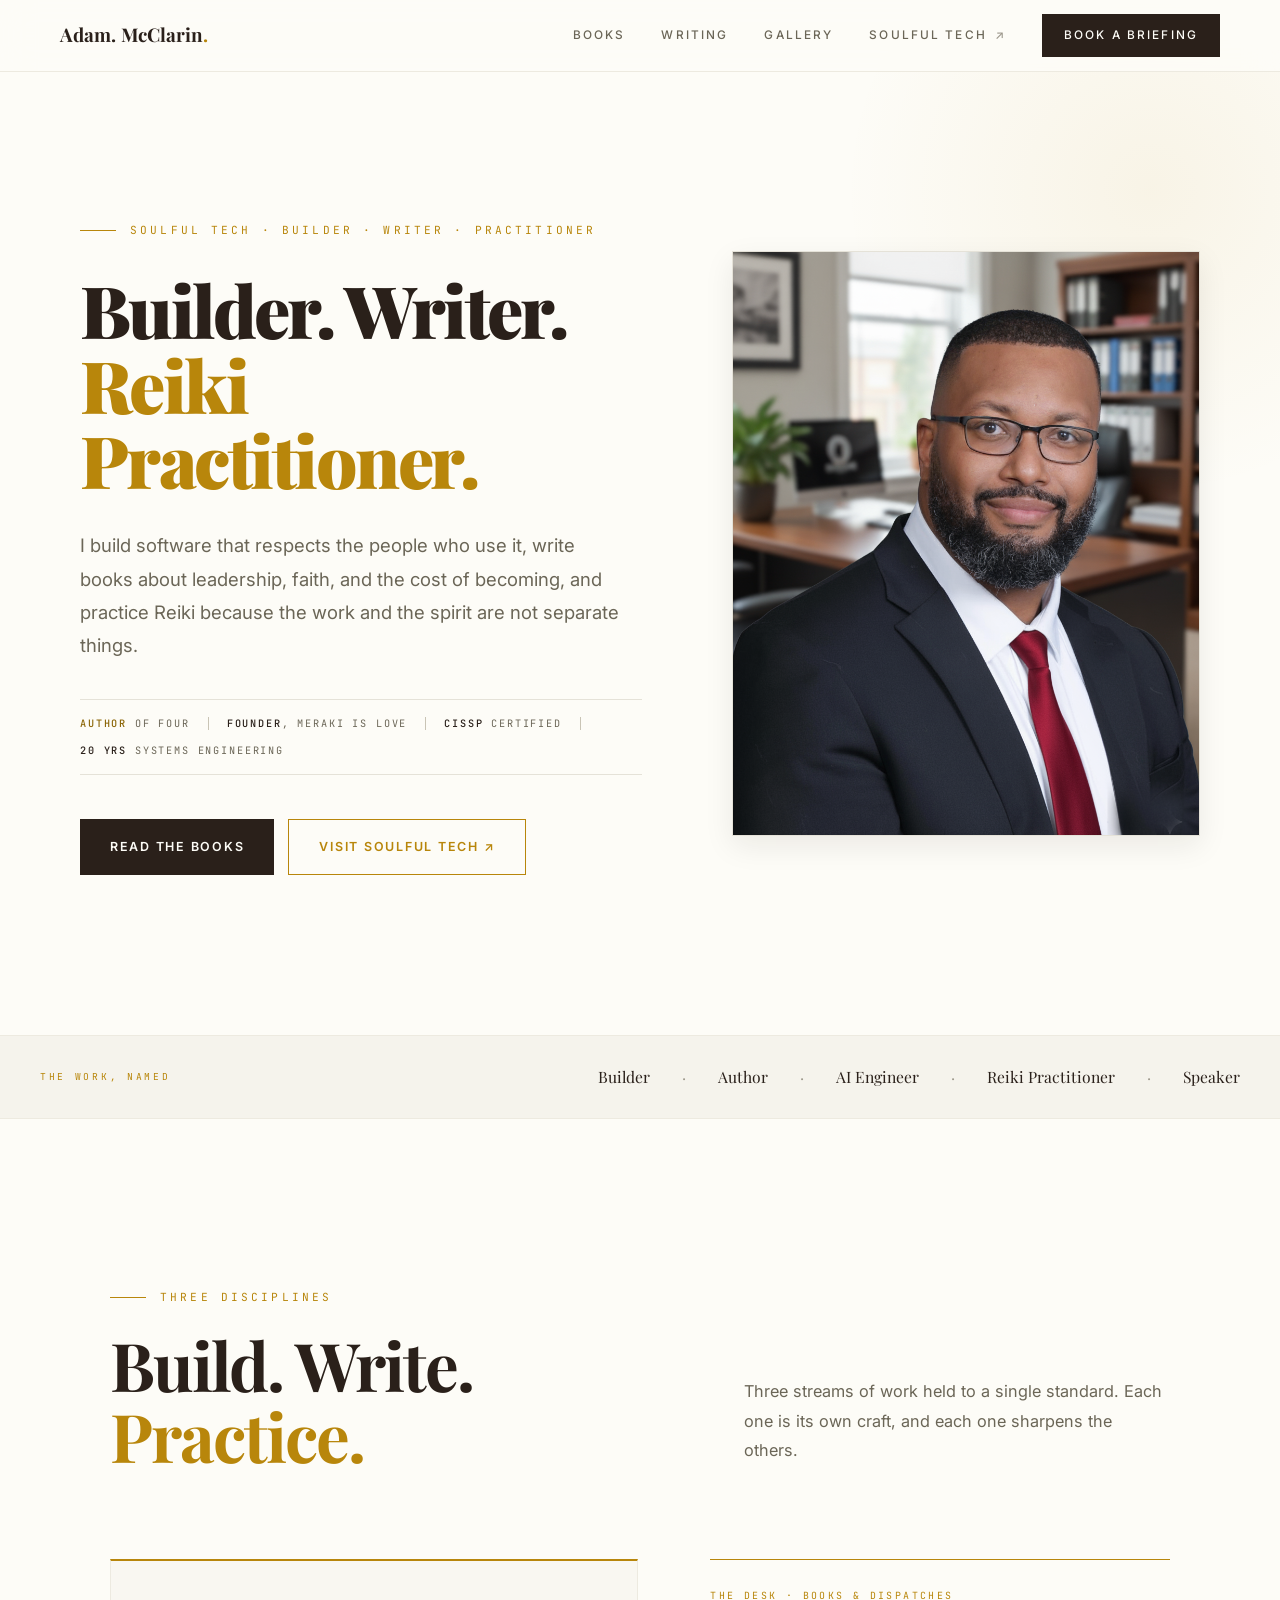
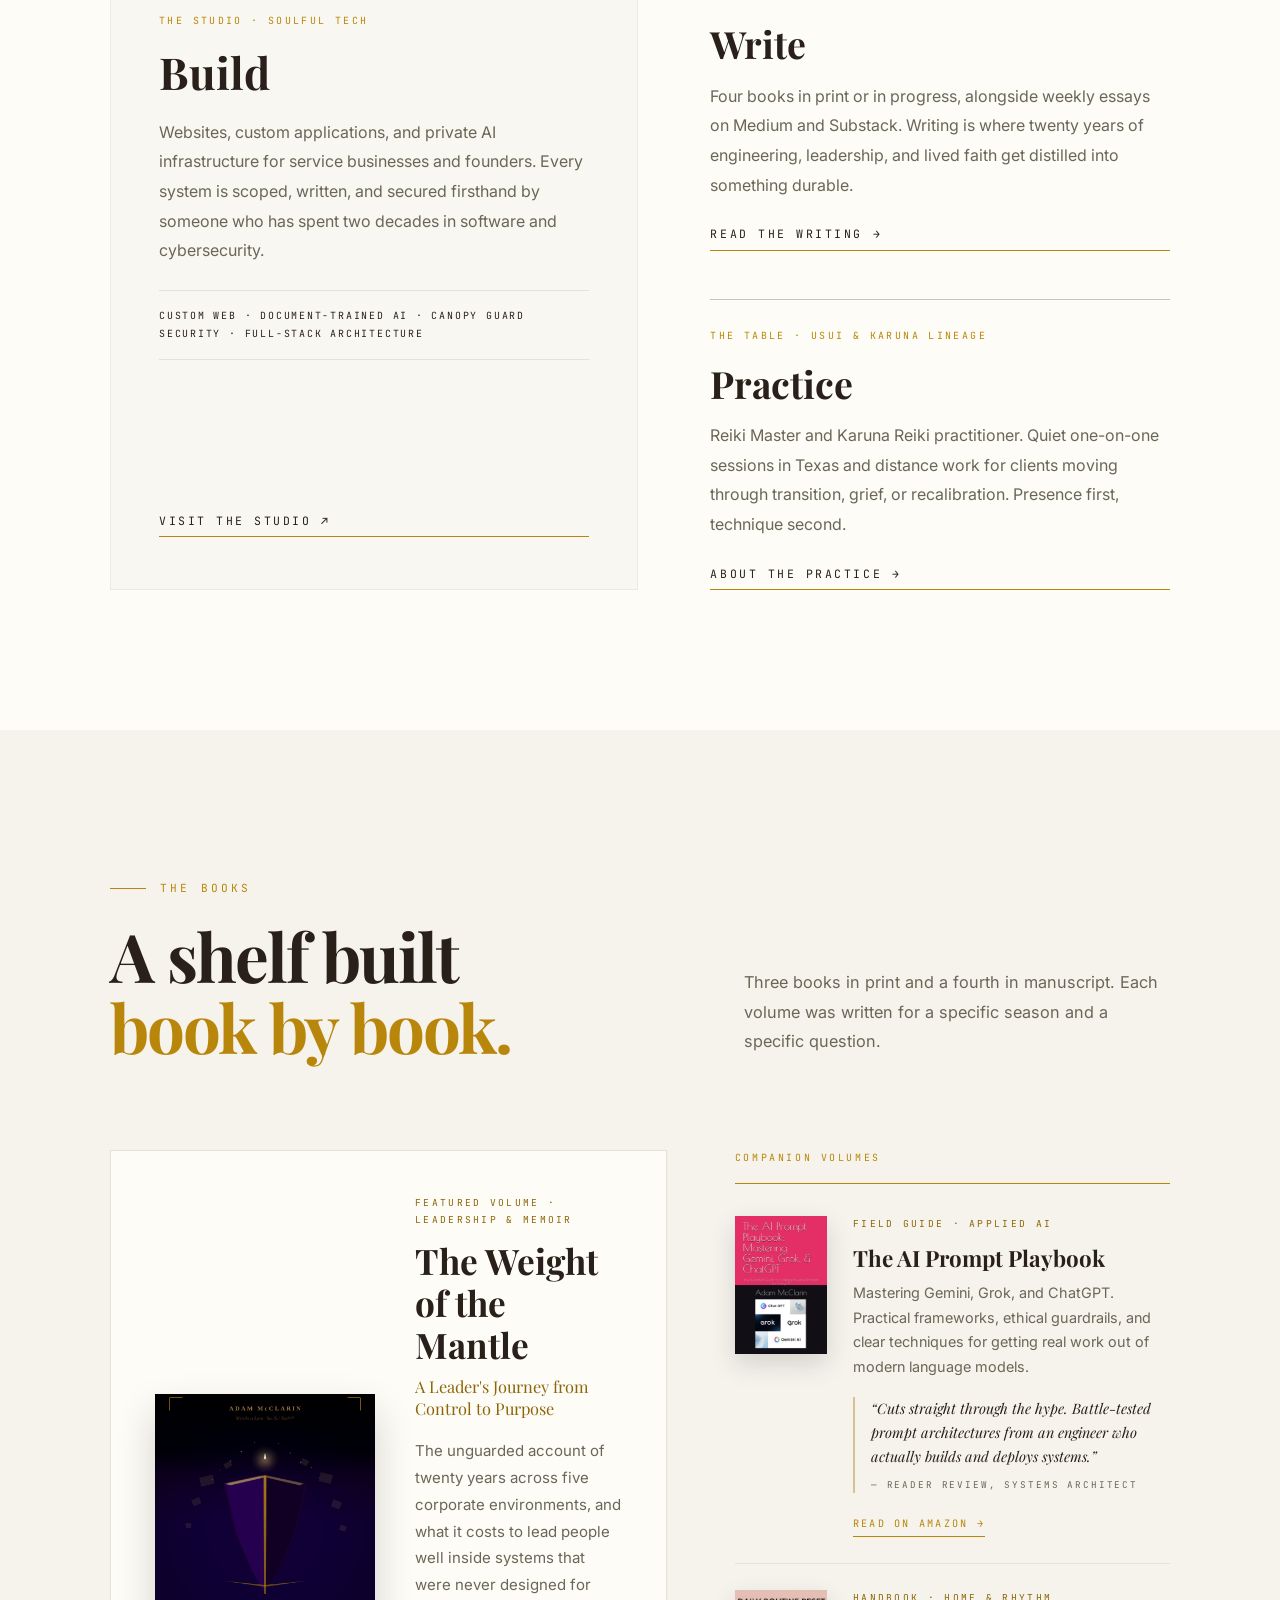
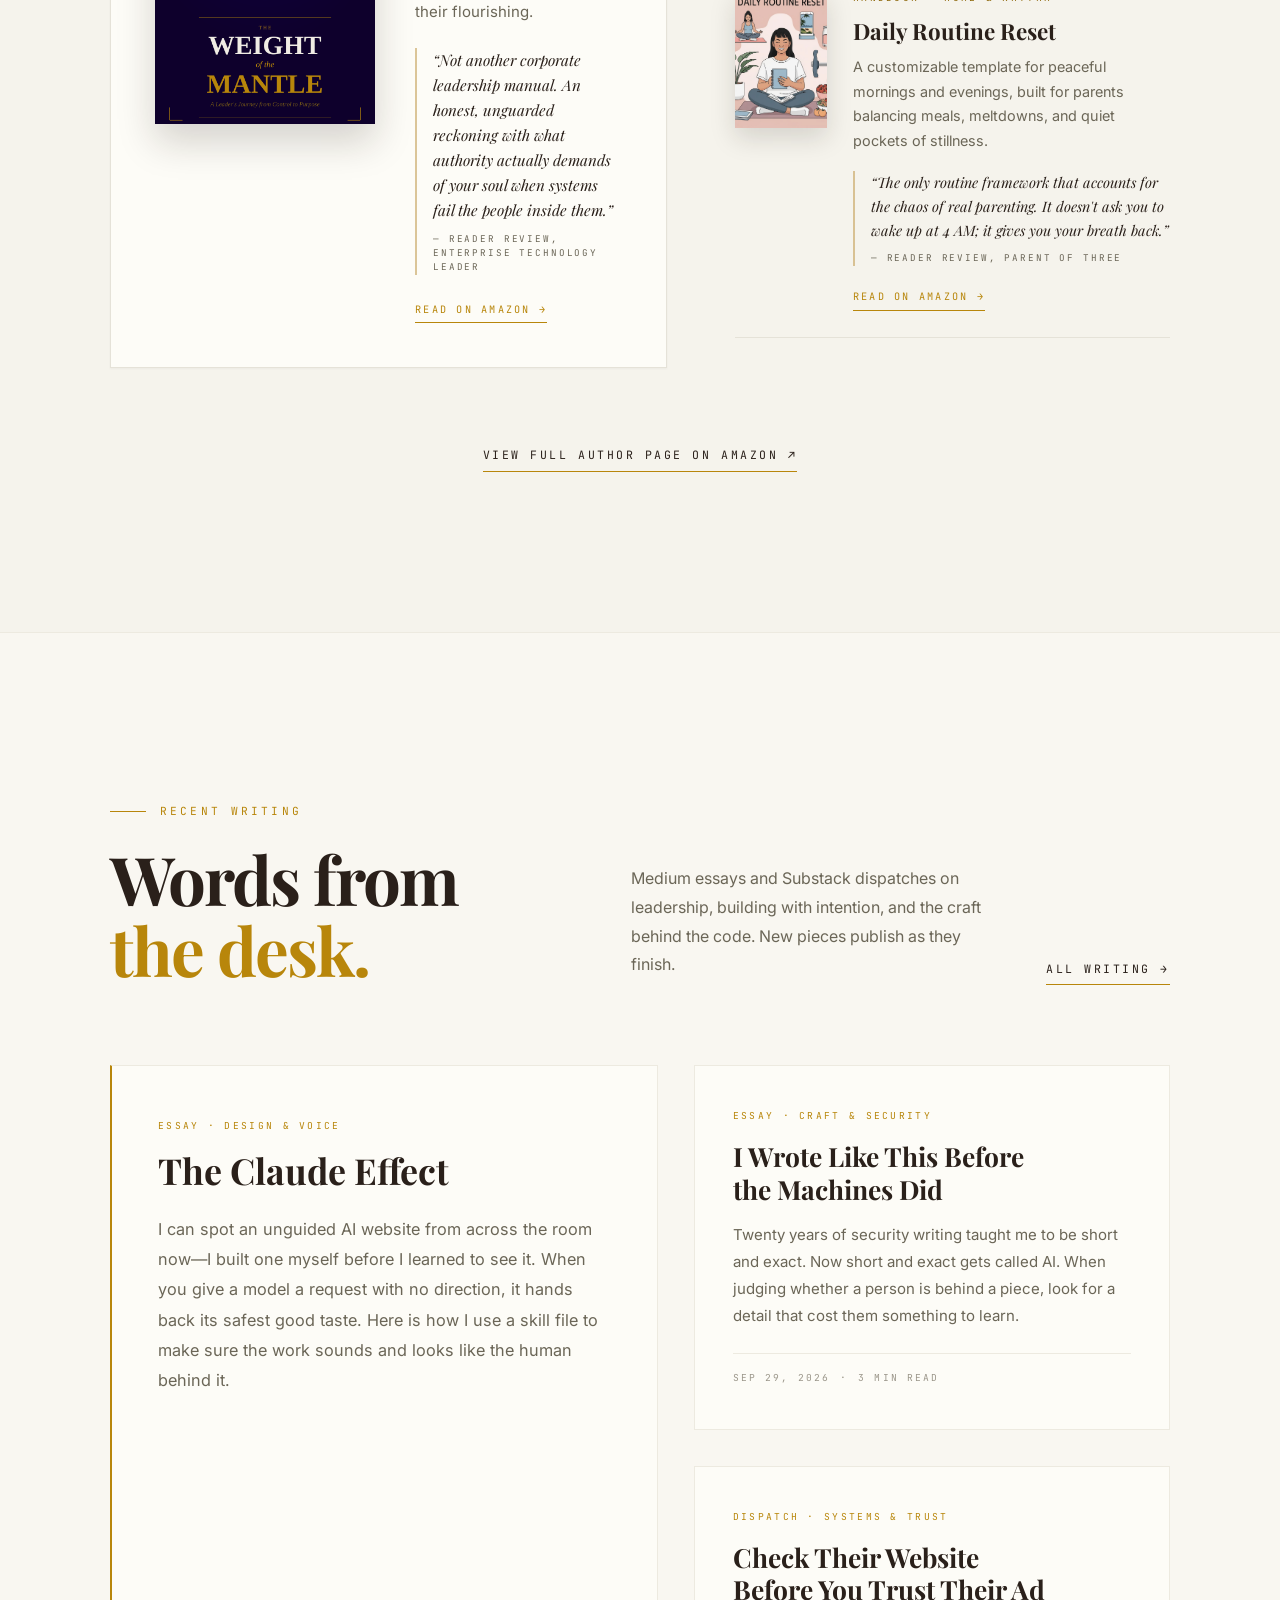
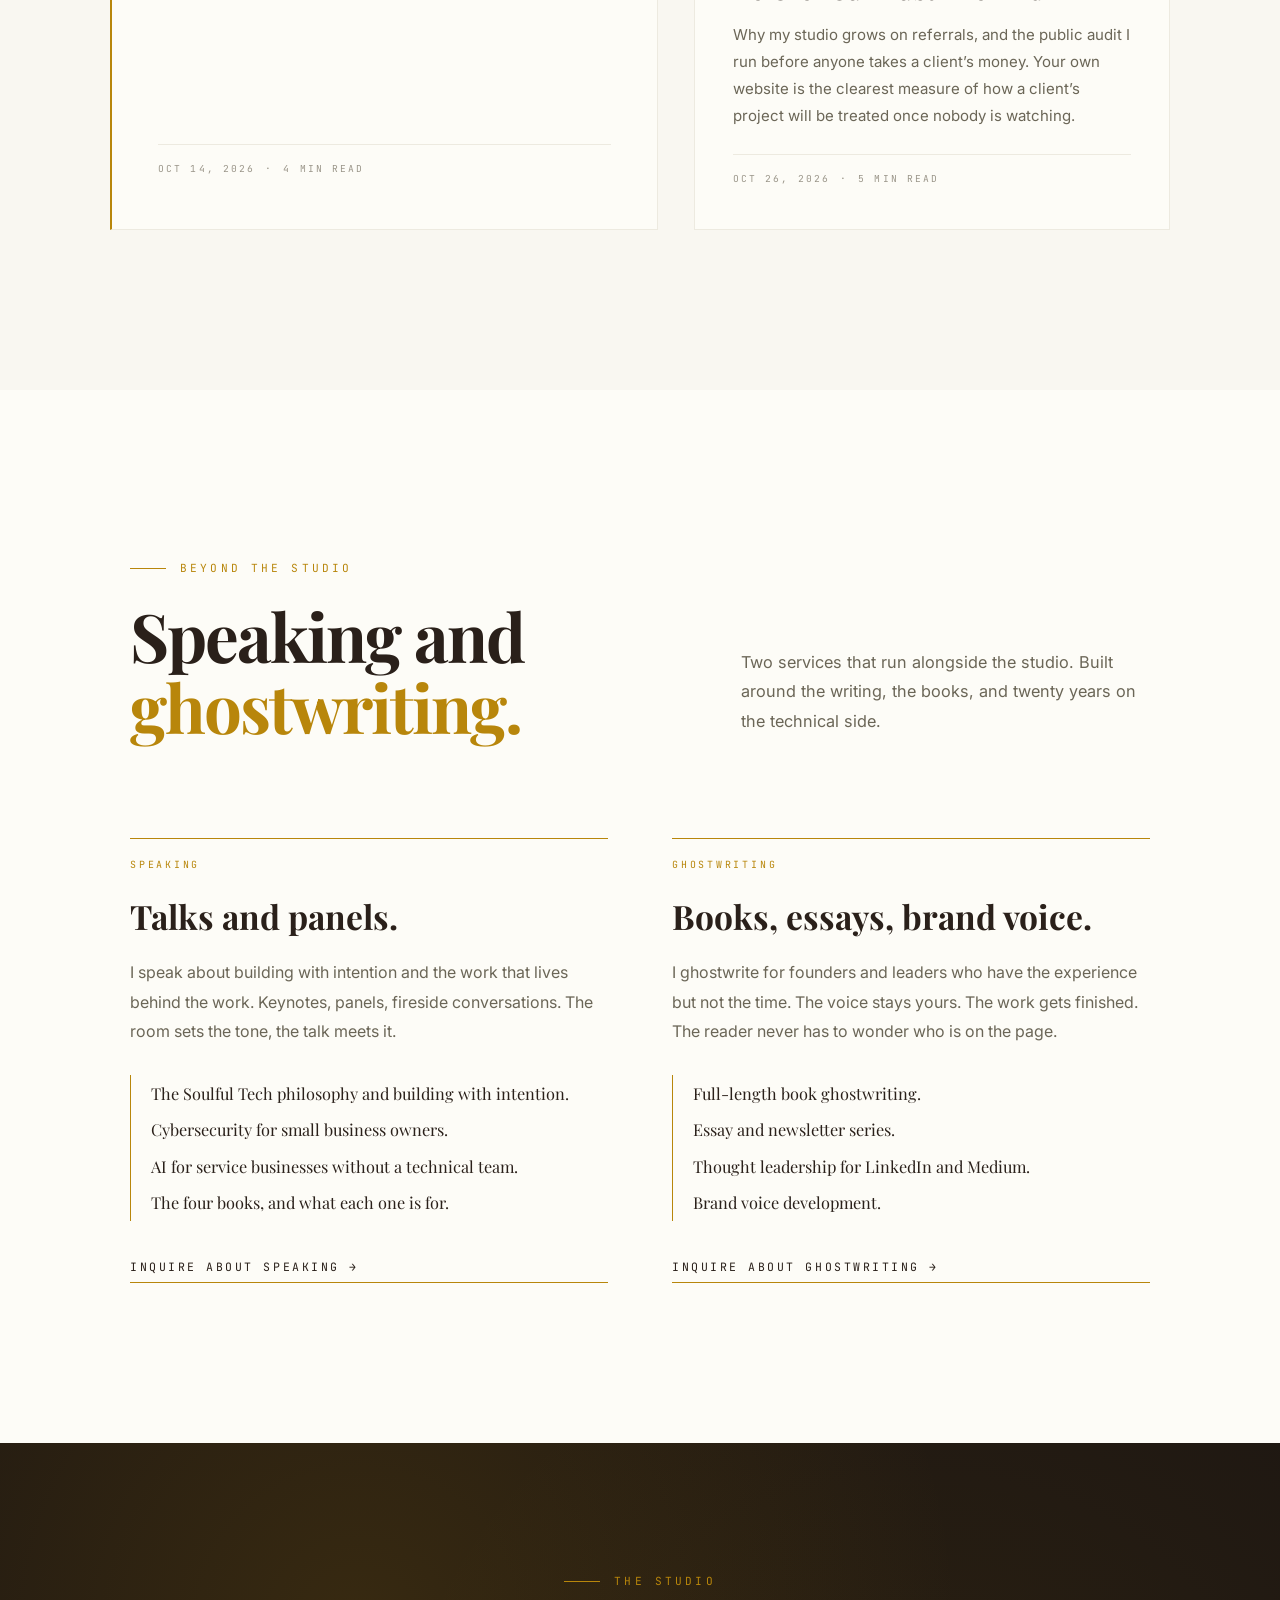
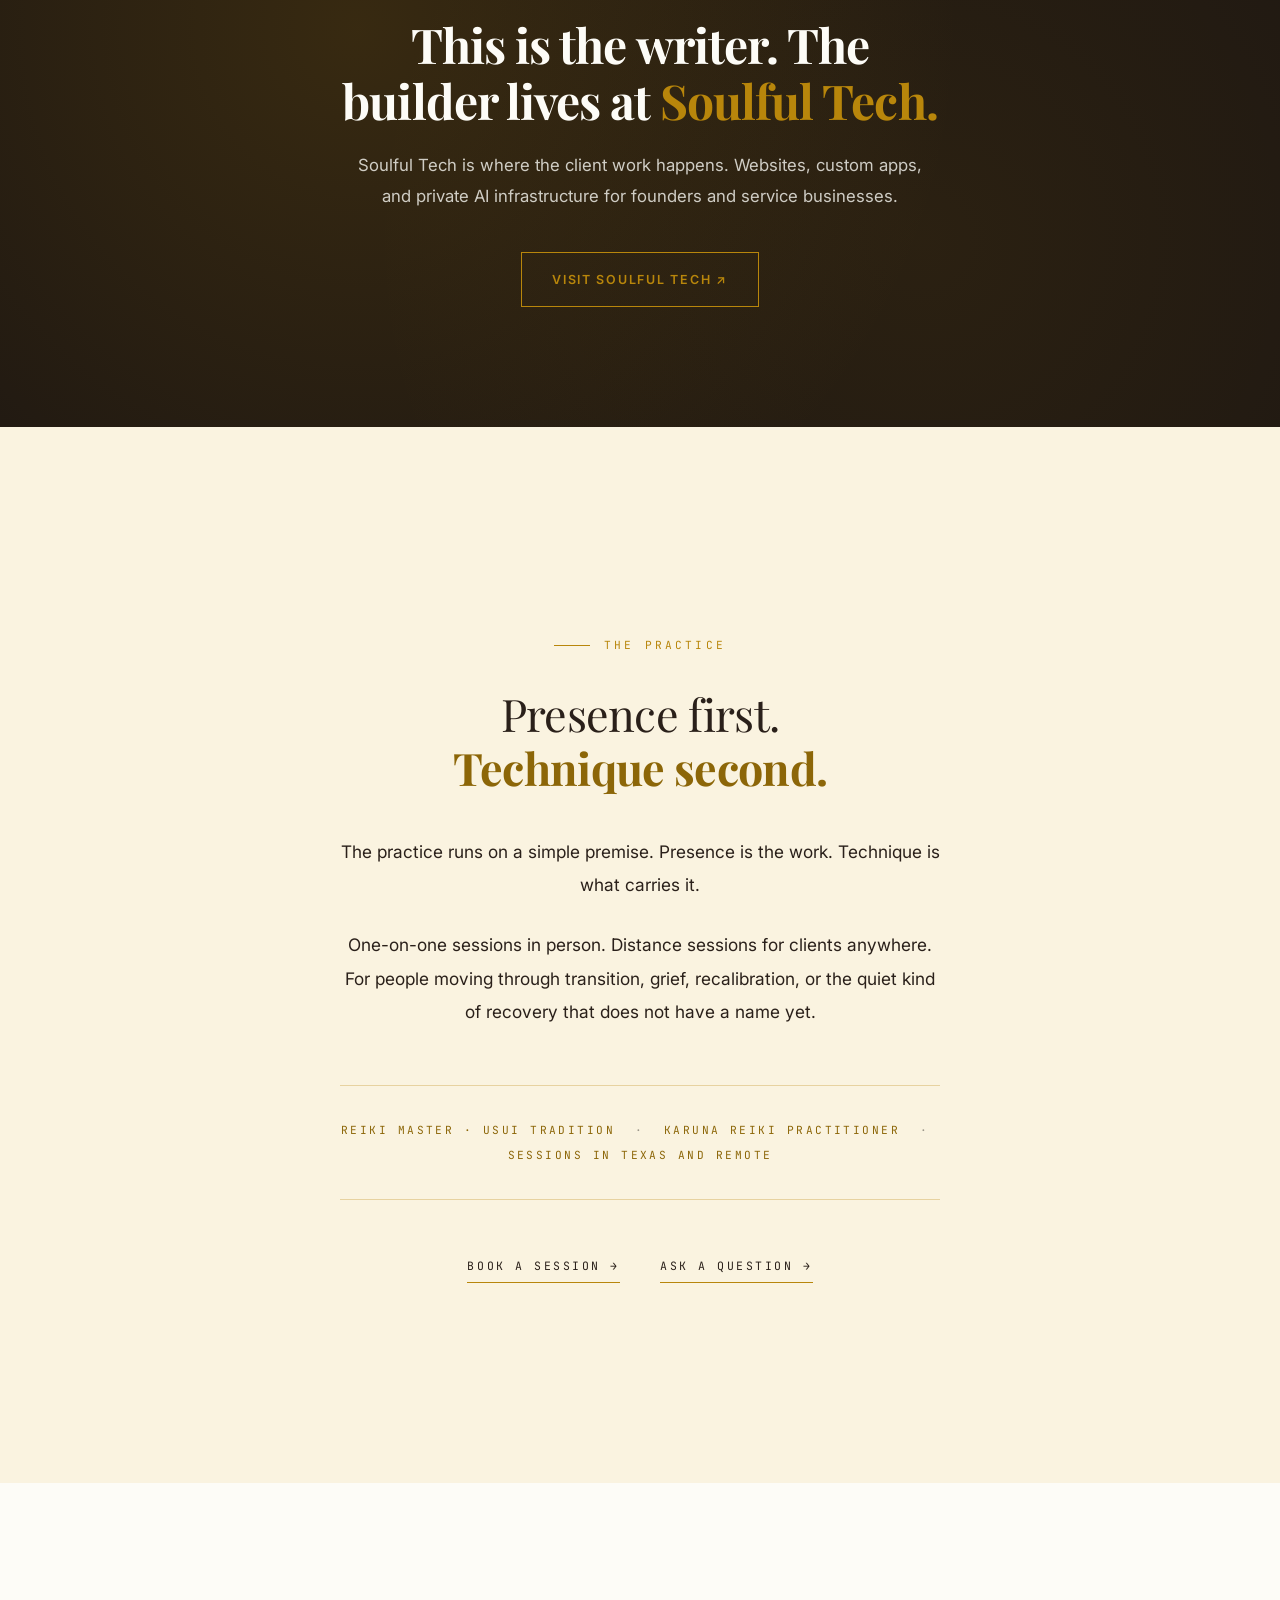
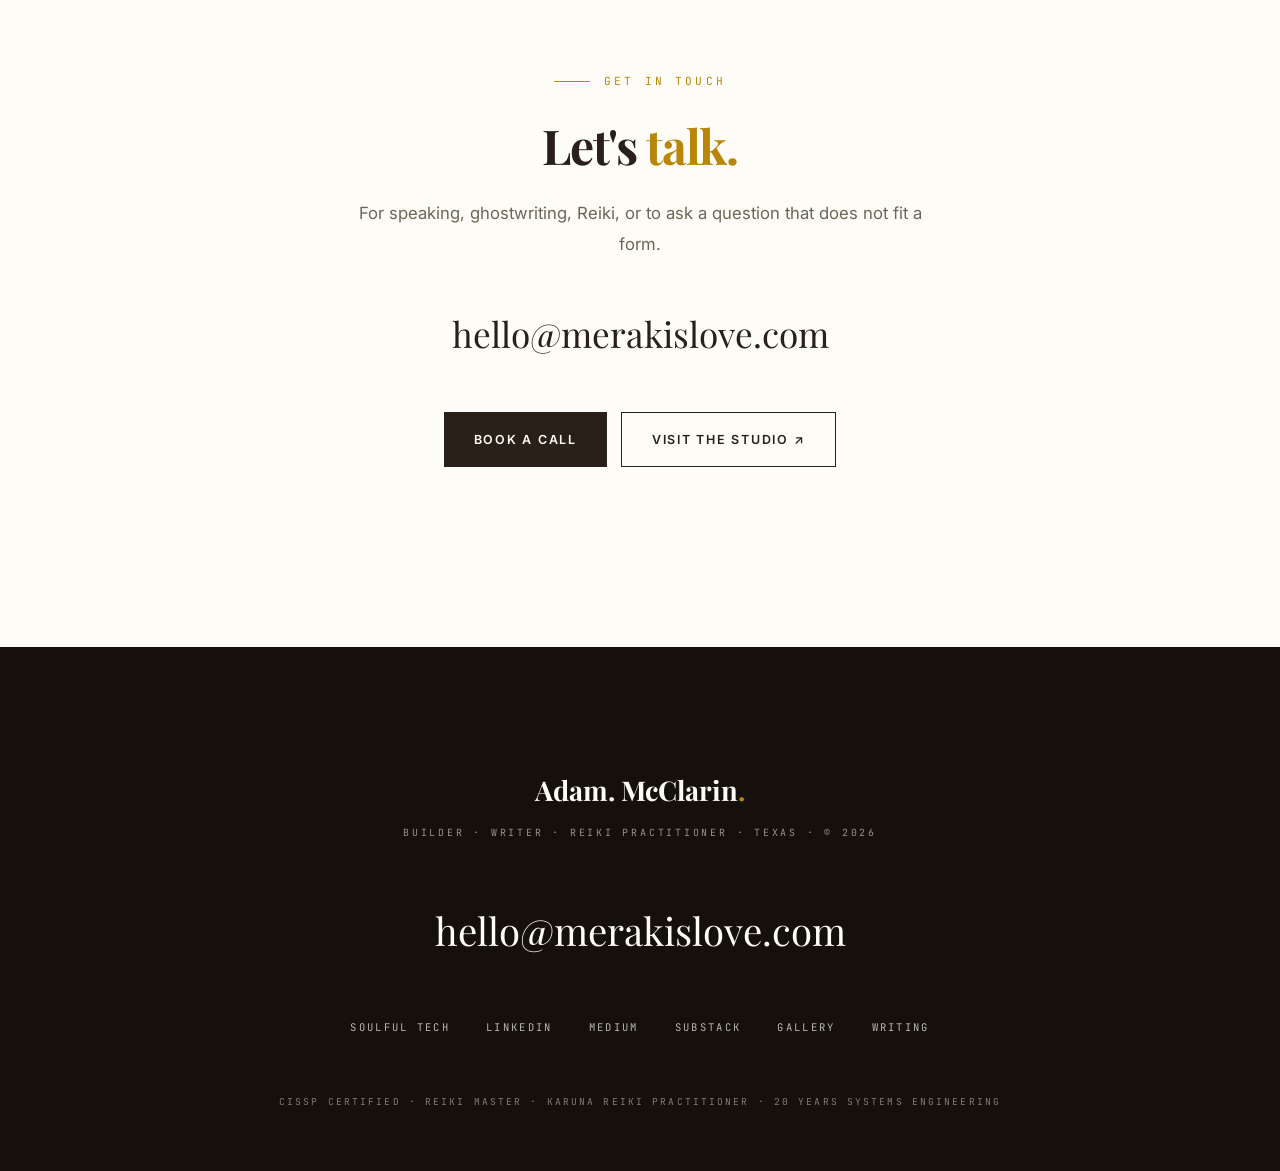
==== commit 0c893d8c: "feat: refine editorial layout, mobile typography, book reviews, and static writing fallbacks" ====
--- a/index.html
+++ b/index.html
@@ -16,7 +16,7 @@
 
 <link rel="preconnect" href="https://fonts.googleapis.com">
 <link rel="preconnect" href="https://fonts.gstatic.com" crossorigin>
-<link href="https://fonts.googleapis.com/css2?family=Playfair+Display:wght@400;700;900&family=Inter:wght@300;400;500;600;700;800&family=JetBrains+Mono:wght@400;500&display=swap" rel="stylesheet">
+<link href="https://fonts.googleapis.com/css2?family=Playfair+Display:ital,wght@0,400;0,700;0,900;1,400&family=Inter:wght@300;400;500;600;700;800&family=JetBrains+Mono:wght@400;500&display=swap" rel="stylesheet">
 
 <link rel="stylesheet" href="/assets/styles.css">
 
@@ -71,28 +71,60 @@
 .hero-content { max-width: 620px; }
 .hero h1 {
   font-family: 'Playfair Display', serif;
-  font-size: clamp(2.8rem, 6.5vw, 5.4rem);
+  font-size: clamp(2.15rem, 5.2vw + 0.35rem, 5.2rem);
   font-weight: 900;
-  line-height: 1;
-  letter-spacing: -0.04em;
-  color: var(--ink-warm);
-  margin: 36px 0 36px;
+  line-height: 1.04;
+  letter-spacing: -0.035em;
+  color: var(--ink-warm);
+  margin: 32px 0 32px;
   font-style: normal;
-}
-.hero h1 em { color: var(--gold); font-style: normal; font-weight: 900; }
+  text-wrap: balance;
+}
+.hero h1 em {
+  color: var(--gold);
+  font-style: normal;
+  font-weight: 900;
+  display: inline-block;
+}
 .hero-sub {
-  font-size: 1.18rem;
+  font-size: 1.16rem;
   line-height: 1.8;
   color: var(--muted);
-  margin-bottom: 44px;
+  margin-bottom: 36px;
   max-width: 540px;
   font-weight: 400;
 }
 .hero-badges {
   display: flex;
   flex-wrap: wrap;
-  gap: 10px;
-  margin-bottom: 48px;
+  align-items: center;
+  gap: 12px 18px;
+  margin-bottom: 44px;
+  padding: 16px 0;
+  border-top: 1px solid var(--border);
+  border-bottom: 1px solid var(--border);
+}
+.hero-cred {
+  font-family: 'JetBrains Mono', monospace;
+  font-size: 0.64rem;
+  letter-spacing: 0.18em;
+  text-transform: uppercase;
+  color: var(--muted);
+  line-height: 1.5;
+}
+.hero-cred strong {
+  color: var(--ink-warm);
+  font-weight: 500;
+}
+.hero-cred.accent strong {
+  color: var(--gold-warm);
+}
+.hero-cred-sep {
+  width: 1px;
+  height: 13px;
+  background: var(--border-strong);
+  display: inline-block;
+  flex-shrink: 0;
 }
 .hero-btns {
   display: flex;
@@ -156,14 +188,14 @@
   color: var(--muted-soft);
 }
 
-/* ── PILLARS ── */
+/* ── PILLARS (asymmetric editorial spread) ── */
 .pillars {
   padding: 160px 0 140px;
   background: var(--cream);
 }
 .pillars-header {
-  max-width: 1100px;
-  margin: 0 auto 96px;
+  max-width: 1140px;
+  margin: 0 auto 88px;
   padding: 0 40px;
   display: grid;
   grid-template-columns: 1.3fr 1fr;
@@ -179,49 +211,88 @@
   padding-bottom: 6px;
 }
 .pillars-grid {
-  max-width: 1100px;
+  max-width: 1140px;
   margin: 0 auto;
   padding: 0 40px;
   display: grid;
-  grid-template-columns: repeat(3, 1fr);
-  gap: 64px;
-}
-.pillar { padding: 0; }
-.pillar-num {
+  grid-template-columns: 1.15fr 1fr;
+  gap: 72px;
+  align-items: stretch;
+}
+.pillar {
+  padding: 0;
+  display: flex;
+  flex-direction: column;
+}
+.pillar.pillar-lead {
+  background: var(--paper);
+  border: 1px solid var(--border-soft);
+  border-top: 2px solid var(--gold);
+  padding: 52px 48px;
+  justify-content: space-between;
+}
+.pillar-companion {
+  display: flex;
+  flex-direction: column;
+  justify-content: space-between;
+  gap: 48px;
+}
+.pillar-companion .pillar {
+  padding-top: 28px;
+  border-top: 1px solid var(--border-strong);
+}
+.pillar-companion .pillar:first-child {
+  border-top-color: var(--gold);
+}
+.pillar-rubric {
   font-family: 'JetBrains Mono', monospace;
   font-size: 0.62rem;
-  letter-spacing: 0.28em;
+  letter-spacing: 0.24em;
   text-transform: uppercase;
   color: var(--gold);
   display: block;
-  padding-top: 18px;
-  border-top: 1px solid var(--gold);
-  margin-bottom: 24px;
+  margin-bottom: 18px;
 }
 .pillar-name {
   font-family: 'Playfair Display', serif;
-  font-size: 2.4rem;
+  font-size: clamp(1.85rem, 3.2vw, 2.35rem);
   font-weight: 700;
   color: var(--ink-warm);
-  line-height: 1;
+  line-height: 1.08;
+  margin-bottom: 18px;
+  font-style: normal;
+}
+.pillar.pillar-lead .pillar-name {
+  font-size: clamp(2.1rem, 3.6vw, 2.75rem);
   margin-bottom: 22px;
-  font-style: normal;
 }
 .pillar-body {
   font-size: 1rem;
   line-height: 1.85;
   color: var(--muted);
+  margin-bottom: 24px;
+}
+.pillar-notes {
+  font-family: 'JetBrains Mono', monospace;
+  font-size: 0.62rem;
+  letter-spacing: 0.18em;
+  text-transform: uppercase;
+  color: var(--ink-warm);
+  padding: 16px 0;
   margin-bottom: 28px;
-}
-
-/* ── BOOKS (shelf, not grid) ── */
+  border-top: 1px solid var(--border);
+  border-bottom: 1px solid var(--border);
+  line-height: 1.8;
+}
+
+/* ── BOOKS (feature + curated companion list) ── */
 .books-section {
   padding: 140px 0 160px;
   background: var(--cream-2);
 }
 .books-header {
-  max-width: 1100px;
-  margin: 0 auto 96px;
+  max-width: 1140px;
+  margin: 0 auto 88px;
   padding: 0 40px;
   display: grid;
   grid-template-columns: 1.3fr 1fr;
@@ -237,75 +308,114 @@
   padding-bottom: 6px;
 }
 .books-grid {
-  max-width: 1180px;
+  max-width: 1140px;
   margin: 0 auto;
   padding: 0 40px;
   display: grid;
-  grid-template-columns: 2fr 1fr 1fr;
-  gap: 56px;
+  grid-template-columns: 1.28fr 1fr;
+  gap: 68px;
   align-items: start;
 }
 .book {
   text-decoration: none;
   color: inherit;
-  display: flex;
-  flex-direction: column;
   transition: transform 0.35s ease;
 }
-.book:hover { transform: translateY(-6px); }
+.book.featured {
+  background: var(--cream);
+  border: 1px solid var(--border);
+  padding: 44px;
+  display: grid;
+  grid-template-columns: 220px 1fr;
+  gap: 40px;
+  align-items: center;
+  box-shadow: var(--shadow-sm);
+}
+.book.featured:hover {
+  transform: translateY(-4px);
+  box-shadow: var(--shadow-md);
+  border-color: var(--gold);
+}
 .book-cover {
   aspect-ratio: 2 / 3;
   background: var(--cream-2);
   overflow: hidden;
-  margin-bottom: 32px;
   position: relative;
   box-shadow: var(--shadow-book);
   transition: box-shadow 0.35s ease;
 }
 .book:hover .book-cover {
-  box-shadow: 0 30px 60px rgba(31,24,18,0.28);
+  box-shadow: 0 26px 52px rgba(31,24,18,0.26);
 }
 .book-cover img {
   width: 100%;
   height: 100%;
   object-fit: cover;
 }
-.book.featured .book-cover {
-  box-shadow: 0 28px 60px rgba(31,24,18,0.24);
-}
-.book-flag {
-  position: absolute;
-  top: 16px; left: 16px;
-  background: var(--gold-soft);
-  color: var(--gold-warm);
+.book-dossier {
+  display: flex;
+  flex-direction: column;
+}
+.book-rubric {
   font-family: 'JetBrains Mono', monospace;
-  font-size: 0.55rem;
+  font-size: 0.6rem;
   letter-spacing: 0.24em;
   text-transform: uppercase;
-  padding: 7px 12px;
-  z-index: 1;
-  border: 1px solid var(--gold);
+  color: var(--gold-warm);
+  margin-bottom: 12px;
 }
 .book-title {
   font-family: 'Playfair Display', serif;
-  font-size: 1.55rem;
+  font-size: 1.4rem;
   font-weight: 700;
   color: var(--ink-warm);
   line-height: 1.2;
-  margin-bottom: 14px;
+  margin-bottom: 10px;
   font-style: normal;
 }
-.book.featured .book-title { font-size: 1.9rem; }
+.book.featured .book-title {
+  font-size: clamp(1.75rem, 2.8vw, 2.2rem);
+  margin-bottom: 8px;
+}
+.book-subtitle {
+  font-family: 'Playfair Display', serif;
+  font-size: 1.02rem;
+  color: var(--gold-warm);
+  margin-bottom: 18px;
+  line-height: 1.4;
+}
 .book-desc {
   font-size: 0.94rem;
   color: var(--muted);
-  line-height: 1.75;
-  margin-bottom: 22px;
-  flex-grow: 1;
+  line-height: 1.78;
+  margin-bottom: 0;
+}
+.book-review {
+  border-left: 2px solid rgba(197, 160, 89, 0.6);
+  padding-left: 16px;
+  margin: 22px 0 26px;
+}
+.book-review p {
+  font-family: 'Playfair Display', serif;
+  font-style: italic;
+  font-size: 0.95rem;
+  color: var(--ink-warm);
+  line-height: 1.65;
+  margin-bottom: 10px;
+}
+.book-review cite {
+  display: block;
+  font-family: 'JetBrains Mono', monospace;
+  font-style: normal;
+  font-size: 0.58rem;
+  letter-spacing: 0.2em;
+  text-transform: uppercase;
+  color: var(--muted);
+  line-height: 1.5;
 }
 .book-link {
   font-family: 'JetBrains Mono', monospace;
-  font-size: 0.65rem;
+  font-size: 0.64rem;
   letter-spacing: 0.22em;
   text-transform: uppercase;
   color: var(--gold);
@@ -316,21 +426,65 @@
 }
 .book:hover .book-link { color: var(--gold-warm); border-color: var(--gold-warm); }
 
+.books-companion {
+  display: flex;
+  flex-direction: column;
+}
+.books-companion-label {
+  font-family: 'JetBrains Mono', monospace;
+  font-size: 0.62rem;
+  letter-spacing: 0.26em;
+  text-transform: uppercase;
+  color: var(--gold);
+  padding-bottom: 16px;
+  border-bottom: 1px solid var(--gold);
+  margin-bottom: 28px;
+}
+.book.companion-item {
+  display: grid;
+  grid-template-columns: 92px 1fr;
+  gap: 26px;
+  align-items: start;
+  padding: 26px 0;
+  border-bottom: 1px solid var(--border);
+}
+.book.companion-item:first-of-type {
+  padding-top: 4px;
+}
+.book.companion-item:hover {
+  transform: translateX(4px);
+}
+.book.companion-item .book-cover {
+  margin-bottom: 0;
+  box-shadow: 0 10px 24px rgba(31,24,18,0.15);
+}
+.book.companion-item .book-desc {
+  font-size: 0.9rem;
+  line-height: 1.7;
+  margin-bottom: 0;
+}
+.book.companion-item .book-review {
+  margin: 18px 0 22px;
+}
+.book.companion-item .book-review p {
+  font-size: 0.9rem;
+}
+
 .books-footer {
-  max-width: 1100px;
-  margin: 80px auto 0;
+  max-width: 1140px;
+  margin: 72px auto 0;
   padding: 0 40px;
   text-align: center;
 }
 
-/* ── WRITING (reading room) ── */
+/* ── WRITING (reading room, 3-essay editorial spread) ── */
 .writing {
   padding: 160px 0;
   background: var(--paper);
   border-top: 1px solid var(--border-soft);
 }
 .writing-header {
-  max-width: 1100px;
+  max-width: 1140px;
   margin: 0 auto 80px;
   padding: 0 40px;
   display: grid;
@@ -347,22 +501,29 @@
   padding-bottom: 6px;
 }
 .writing-grid {
-  max-width: 1100px;
+  max-width: 1140px;
   margin: 0 auto;
   padding: 0 40px;
   display: grid;
-  grid-template-columns: repeat(2, 1fr);
+  grid-template-columns: 1.15fr 1fr;
   gap: 36px;
+  align-items: stretch;
 }
 .medium-card {
   background: var(--cream);
-  padding: 44px 40px;
-  border: 1px solid transparent;
+  padding: 42px 38px;
+  border: 1px solid var(--border-soft);
   display: flex;
   flex-direction: column;
   text-decoration: none;
   color: inherit;
   transition: border-color 0.3s, transform 0.3s, box-shadow 0.3s;
+}
+.writing-grid .medium-card:first-child {
+  grid-row: span 2;
+  padding: 52px 46px;
+  border-left: 2px solid var(--gold);
+  justify-content: space-between;
 }
 .medium-card:hover {
   border-color: var(--gold);
@@ -375,16 +536,22 @@
   letter-spacing: 0.24em;
   text-transform: uppercase;
   color: var(--gold);
-  margin-bottom: 18px;
+  margin-bottom: 16px;
 }
 .medium-card-title {
   font-family: 'Playfair Display', serif;
-  font-size: 1.65rem;
+  font-size: clamp(1.4rem, 2.2vw, 1.65rem);
   font-weight: 700;
   color: var(--ink-warm);
   line-height: 1.22;
-  margin-bottom: 18px;
+  margin-bottom: 16px;
   font-style: normal;
+  text-wrap: balance;
+}
+.writing-grid .medium-card:first-child .medium-card-title {
+  font-size: clamp(1.75rem, 2.8vw, 2.25rem);
+  line-height: 1.16;
+  margin-bottom: 22px;
 }
 .medium-card-desc {
   font-size: 0.94rem;
@@ -392,10 +559,10 @@
   color: var(--muted);
   margin-bottom: 24px;
   flex-grow: 1;
-  display: -webkit-box;
-  -webkit-line-clamp: 3;
-  -webkit-box-orient: vertical;
-  overflow: hidden;
+}
+.writing-grid .medium-card:first-child .medium-card-desc {
+  font-size: 1.02rem;
+  line-height: 1.85;
 }
 .medium-card-meta {
   font-family: 'JetBrains Mono', monospace;
@@ -403,24 +570,16 @@
   letter-spacing: 0.22em;
   text-transform: uppercase;
   color: var(--muted-soft);
+  padding-top: 16px;
+  border-top: 1px solid var(--border-soft);
 }
 .medium-card-meta span:not(:last-child)::after {
   content: '·';
   margin: 0 10px;
   color: var(--muted-soft);
 }
-.medium-loading {
-  grid-column: 1 / -1;
-  text-align: center;
-  padding: 60px 20px;
-  font-family: 'JetBrains Mono', monospace;
-  font-size: 0.7rem;
-  letter-spacing: 0.24em;
-  text-transform: uppercase;
-  color: var(--muted);
-}
 .writing-footer {
-  max-width: 1100px;
+  max-width: 1140px;
   margin: 60px auto 0;
   padding: 0 40px;
   text-align: center;
@@ -473,12 +632,13 @@
 }
 .service-name {
   font-family: 'Playfair Display', serif;
-  font-size: 2.1rem;
+  font-size: clamp(1.65rem, 3.2vw, 2.1rem);
   font-weight: 700;
   color: var(--ink-warm);
-  line-height: 1.05;
+  line-height: 1.08;
   margin-bottom: 24px;
   font-style: normal;
+  text-wrap: balance;
 }
 .service-prose {
   font-size: 1rem;
@@ -526,13 +686,14 @@
 .meraki-band .eyebrow { color: var(--gold); margin-bottom: 26px; }
 .meraki-band h2 {
   font-family: 'Playfair Display', serif;
-  font-size: clamp(2rem, 4.5vw, 3rem);
+  font-size: clamp(1.85rem, 4.5vw, 3rem);
   font-weight: 700;
   color: var(--cream);
   line-height: 1.15;
   letter-spacing: -0.02em;
   margin-bottom: 22px;
   font-style: normal;
+  text-wrap: balance;
 }
 .meraki-band h2 em { color: var(--gold); font-style: normal; font-weight: 700; }
 .meraki-band p {
@@ -559,13 +720,14 @@
 .practice .eyebrow { margin-bottom: 32px; }
 .practice-title {
   font-family: 'Playfair Display', serif;
-  font-size: clamp(2rem, 4.2vw, 2.8rem);
+  font-size: clamp(1.85rem, 4.2vw, 2.8rem);
   font-weight: 400;
   color: var(--ink-warm);
   line-height: 1.2;
   letter-spacing: -0.015em;
   margin-bottom: 40px;
   font-style: normal;
+  text-wrap: balance;
 }
 .practice-title em { color: var(--gold-warm); font-style: normal; font-weight: 700; }
 .practice-prose {
@@ -608,13 +770,14 @@
 .contact .eyebrow { margin-bottom: 28px; }
 .contact h2 {
   font-family: 'Playfair Display', serif;
-  font-size: clamp(2rem, 4.5vw, 3rem);
+  font-size: clamp(1.9rem, 4.5vw, 3rem);
   font-weight: 700;
   color: var(--ink-warm);
   line-height: 1.1;
   letter-spacing: -0.025em;
   margin-bottom: 26px;
   font-style: normal;
+  text-wrap: balance;
 }
 .contact h2 em { color: var(--gold); font-style: normal; font-weight: 700; }
 .contact p {
@@ -625,7 +788,7 @@
 }
 .contact-email {
   font-family: 'Playfair Display', serif;
-  font-size: clamp(1.5rem, 4vw, 2.2rem);
+  font-size: clamp(1.25rem, 3.8vw, 2.2rem);
   font-weight: 400;
   color: var(--ink-warm);
   text-decoration: none;
@@ -633,6 +796,7 @@
   margin-bottom: 48px;
   transition: color 0.2s;
   font-style: normal;
+  overflow-wrap: anywhere;
 }
 .contact-email:hover { color: var(--gold); }
 .contact-btns {
@@ -652,29 +816,52 @@
   .writing-header { grid-template-columns: 1fr; gap: 32px; }
   .pillars-grid,
   .books-grid,
-  .services-grid { grid-template-columns: 1fr; gap: 60px; }
+  .services-grid { grid-template-columns: 1fr; gap: 56px; }
   .writing-grid { grid-template-columns: 1fr; }
+  .writing-grid .medium-card:first-child { grid-row: auto; }
 }
 @media (max-width: 720px) {
-  .hero { padding-top: calc(var(--nav-h) + 80px); padding-bottom: 100px; }
-  .hero-inner { padding: 0 24px; gap: 48px; }
+  .hero { padding-top: calc(var(--nav-h) + 68px); padding-bottom: 92px; }
+  .hero-inner { padding: 0 24px; gap: 44px; }
+  .hero h1 {
+    font-size: clamp(2.05rem, 8vw, 2.75rem);
+    line-height: 1.08;
+    letter-spacing: -0.03em;
+    margin: 24px 0 24px;
+  }
+  .hero-sub { font-size: 1.05rem; margin-bottom: 32px; }
+  .hero-badges { gap: 10px 14px; padding: 14px 0; margin-bottom: 36px; }
   .colophon { padding: 22px 24px; }
   .colophon-items { gap: 20px; }
   .colophon-item:not(:last-child)::after { margin-left: 20px; }
   .pillars { padding: 100px 0; }
   .pillars-header,
   .pillars-grid { padding: 0 24px; }
-  .pillars-grid { gap: 48px; }
+  .pillars-grid { gap: 44px; }
+  .pillar.pillar-lead { padding: 36px 28px; }
   .books-section { padding: 100px 0; }
   .books-header,
   .books-grid,
   .books-footer { padding: 0 24px; }
   .books-grid { gap: 48px; }
+  .book.featured {
+    grid-template-columns: 1fr;
+    padding: 32px 26px;
+    gap: 28px;
+  }
+  .book.featured .book-cover {
+    max-width: 200px;
+  }
+  .book.companion-item {
+    grid-template-columns: 76px 1fr;
+    gap: 20px;
+  }
   .writing { padding: 100px 0; }
   .writing-header,
   .writing-grid,
   .writing-footer { padding: 0 24px; }
-  .medium-card { padding: 36px 28px; }
+  .medium-card,
+  .writing-grid .medium-card:first-child { padding: 34px 26px; }
   .services { padding: 100px 0; }
   .services-header,
   .services-grid { padding: 0 24px; }
@@ -684,6 +871,11 @@
   .practice-creds { font-size: 0.62rem; line-height: 2.4; }
   .contact { padding: 110px 0; }
   .contact-inner { padding: 0 24px; }
+}
+@media (max-width: 400px) {
+  .hero h1 { font-size: clamp(1.85rem, 7.6vw, 2.15rem); }
+  .hero-cred-sep { display: none; }
+  .hero-badges { flex-direction: column; align-items: flex-start; gap: 8px; }
 }
 
 /* Hero entrance animations */
@@ -719,11 +911,14 @@
       <div class="eyebrow has-rule">Soulful Tech · Builder · Writer · Practitioner</div>
       <h1>Builder. Writer. <em>Reiki Practitioner.</em></h1>
       <p class="hero-sub">I build software that respects the people who use it, write books about leadership, faith, and the cost of becoming, and practice Reiki because the work and the spirit are not separate things.</p>
-      <div class="hero-badges">
-        <span class="badge gold">Author of Four</span>
-        <span class="badge warm">Founder, Meraki is Love</span>
-        <span class="badge warm">CISSP Certified</span>
-        <span class="badge warm">20 Yrs Engineering</span>
+      <div class="hero-badges" aria-label="Credentials and background">
+        <span class="hero-cred accent"><strong>Author</strong> of Four</span>
+        <span class="hero-cred-sep" aria-hidden="true"></span>
+        <span class="hero-cred"><strong>Founder</strong>, Meraki is Love</span>
+        <span class="hero-cred-sep" aria-hidden="true"></span>
+        <span class="hero-cred"><strong>CISSP</strong> Certified</span>
+        <span class="hero-cred-sep" aria-hidden="true"></span>
+        <span class="hero-cred"><strong>20 Yrs</strong> Systems Engineering</span>
       </div>
       <div class="hero-btns">
         <a href="#books" class="btn btn-primary">Read the Books</a>
@@ -754,31 +949,36 @@
 <section class="pillars">
   <div class="pillars-header">
     <div>
-      <div class="eyebrow has-rule">Three Pillars</div>
+      <div class="eyebrow has-rule">Three Disciplines</div>
       <h2 class="section-title">Build. Write. <em>Practice.</em></h2>
     </div>
     <div class="pillars-header-right">
-      <p>Three streams of work, kept honest by the same standard. Each one is its own discipline, and each one feeds the others.</p>
+      <p>Three streams of work held to a single standard. Each one is its own craft, and each one sharpens the others.</p>
     </div>
   </div>
   <div class="pillars-grid">
-    <div class="pillar">
-      <span class="pillar-num">01 · Build</span>
-      <div class="pillar-name">Build</div>
-      <p class="pillar-body">Websites, custom apps, and private AI infrastructure for service businesses and founders. Built with intention, secured by default. The studio is Soulful Tech.</p>
+    <div class="pillar pillar-lead">
+      <div>
+        <span class="pillar-rubric">The Studio · Soulful Tech</span>
+        <h3 class="pillar-name">Build</h3>
+        <p class="pillar-body">Websites, custom applications, and private AI infrastructure for service businesses and founders. Every system is scoped, written, and secured firsthand by someone who has spent two decades in software and cybersecurity.</p>
+        <div class="pillar-notes">Custom Web · Document-Trained AI · Canopy Guard Security · Full-Stack Architecture</div>
+      </div>
       <a href="https://merakislove.com" target="_blank" rel="noopener" class="qlink">Visit the studio ↗</a>
     </div>
-    <div class="pillar">
-      <span class="pillar-num">02 · Write</span>
-      <div class="pillar-name">Write</div>
-      <p class="pillar-body">Four books in print. Weekly dispatches on Medium and Substack. Writing is how I think out loud, then sharpen it into something useful.</p>
-      <a href="/articles" class="qlink">Read the writing →</a>
-    </div>
-    <div class="pillar">
-      <span class="pillar-num">03 · Practice</span>
-      <div class="pillar-name">Practice</div>
-      <p class="pillar-body">Reiki Master and Karuna Reiki practitioner. One-on-one sessions and distance work for people moving through transition. Presence first, technique second.</p>
-      <a href="#practice" class="qlink">About the practice →</a>
+    <div class="pillar-companion">
+      <div class="pillar">
+        <span class="pillar-rubric">The Desk · Books &amp; Dispatches</span>
+        <h3 class="pillar-name">Write</h3>
+        <p class="pillar-body">Four books in print or in progress, alongside weekly essays on Medium and Substack. Writing is where twenty years of engineering, leadership, and lived faith get distilled into something durable.</p>
+        <a href="/articles" class="qlink">Read the writing →</a>
+      </div>
+      <div class="pillar">
+        <span class="pillar-rubric">The Table · Usui &amp; Karuna Lineage</span>
+        <h3 class="pillar-name">Practice</h3>
+        <p class="pillar-body">Reiki Master and Karuna Reiki practitioner. Quiet one-on-one sessions in Texas and distance work for clients moving through transition, grief, or recalibration. Presence first, technique second.</p>
+        <a href="#practice" class="qlink">About the practice →</a>
+      </div>
     </div>
   </div>
 </section>
@@ -788,45 +988,69 @@
   <div class="books-header">
     <div>
       <div class="eyebrow has-rule">The Books</div>
-      <h2 class="section-title">A shelf, <em>not a catalog.</em></h2>
+      <h2 class="section-title">A shelf built <em>book by book.</em></h2>
     </div>
     <div class="books-header-right">
-      <p>Three books in print. A fourth in progress. Each one written for a different reader, a different moment, a different question.</p>
+      <p>Three books in print and a fourth in manuscript. Each volume was written for a specific season and a specific question.</p>
     </div>
   </div>
   <div class="books-grid">
     <a href="https://www.amazon.com/stores/Adam-Mcclarin/author/B0G2L31YB8" target="_blank" rel="noopener" class="book featured">
       <div class="book-cover">
-        <span class="book-flag">Featured</span>
         <img src="/images/weight-of-the-mantle.png" alt="The Weight of the Mantle by Adam McClarin">
       </div>
-      <h3 class="book-title">The Weight of the Mantle</h3>
-      <p class="book-desc">A Leader's Journey from Control to Purpose. The unguarded account of twenty years across five corporate environments and what it costs to be genuinely good at leading people inside systems that were never designed for the full flourishing of the people inside them.</p>
-      <span class="book-link">Read on Amazon →</span>
+      <div class="book-dossier">
+        <span class="book-rubric">Featured Volume · Leadership &amp; Memoir</span>
+        <h3 class="book-title">The Weight of the Mantle</h3>
+        <div class="book-subtitle">A Leader's Journey from Control to Purpose</div>
+        <p class="book-desc">The unguarded account of twenty years across five corporate environments, and what it costs to lead people well inside systems that were never designed for their flourishing.</p>
+        <blockquote class="book-review">
+          <p>“Not another corporate leadership manual. An honest, unguarded reckoning with what authority actually demands of your soul when systems fail the people inside them.”</p>
+          <cite>— Reader Review, Enterprise Technology Leader</cite>
+        </blockquote>
+        <span class="book-link">Read on Amazon →</span>
+      </div>
     </a>
-    <a href="https://www.amazon.com/AI-Prompt-Playbook-Mastering-Essential/dp/B0FK35P8TS" target="_blank" rel="noopener" class="book">
-      <div class="book-cover">
-        <img src="/images/ai-prompt-playbook.jpg" alt="The AI Prompt Playbook by Adam McClarin">
-      </div>
-      <h3 class="book-title">The AI Prompt Playbook</h3>
-      <p class="book-desc">Mastering Gemini, Grok, and ChatGPT. A guide to crafting prompts that actually work. Beginner-to-advanced examples, ethical AI use, and the techniques behind the writing tools millions are now using daily.</p>
-      <span class="book-link">Read on Amazon →</span>
-    </a>
-    <a href="https://www.amazon.com/stores/Adam-Mcclarin/author/B0G2L31YB8" target="_blank" rel="noopener" class="book">
-      <div class="book-cover">
-        <img src="/images/daily-routine-reset.jpeg" alt="Daily Routine Reset by Adam McClarin">
-      </div>
-      <h3 class="book-title">Daily Routine Reset</h3>
-      <p class="book-desc">A customizable template for peaceful mornings and evenings. Built for parents juggling the laundry, the meals, the meltdowns, and the quiet pockets of self. Flexible framework, not rigid schedule.</p>
-      <span class="book-link">Read on Amazon →</span>
-    </a>
+    <div class="books-companion">
+      <div class="books-companion-label">Companion Volumes</div>
+      <a href="https://www.amazon.com/AI-Prompt-Playbook-Mastering-Essential/dp/B0FK35P8TS" target="_blank" rel="noopener" class="book companion-item">
+        <div class="book-cover">
+          <img src="/images/ai-prompt-playbook.jpg" alt="The AI Prompt Playbook by Adam McClarin">
+        </div>
+        <div class="book-dossier">
+          <span class="book-rubric">Field Guide · Applied AI</span>
+          <h3 class="book-title">The AI Prompt Playbook</h3>
+          <p class="book-desc">Mastering Gemini, Grok, and ChatGPT. Practical frameworks, ethical guardrails, and clear techniques for getting real work out of modern language models.</p>
+          <blockquote class="book-review">
+            <p>“Cuts straight through the hype. Battle-tested prompt architectures from an engineer who actually builds and deploys systems.”</p>
+            <cite>— Reader Review, Systems Architect</cite>
+          </blockquote>
+          <span class="book-link">Read on Amazon →</span>
+        </div>
+      </a>
+      <a href="https://www.amazon.com/stores/Adam-Mcclarin/author/B0G2L31YB8" target="_blank" rel="noopener" class="book companion-item">
+        <div class="book-cover">
+          <img src="/images/daily-routine-reset.jpeg" alt="Daily Routine Reset by Adam McClarin">
+        </div>
+        <div class="book-dossier">
+          <span class="book-rubric">Handbook · Home &amp; Rhythm</span>
+          <h3 class="book-title">Daily Routine Reset</h3>
+          <p class="book-desc">A customizable template for peaceful mornings and evenings, built for parents balancing meals, meltdowns, and quiet pockets of stillness.</p>
+          <blockquote class="book-review">
+            <p>“The only routine framework that accounts for the chaos of real parenting. It doesn't ask you to wake up at 4 AM; it gives you your breath back.”</p>
+            <cite>— Reader Review, Parent of Three</cite>
+          </blockquote>
+          <span class="book-link">Read on Amazon →</span>
+        </div>
+      </a>
+    </div>
   </div>
   <div class="books-footer">
     <a href="https://www.amazon.com/stores/Adam-Mcclarin/author/B0G2L31YB8" target="_blank" rel="noopener" class="qlink">View Full Author Page on Amazon ↗</a>
   </div>
 </section>
 
-<!-- WRITING (live Medium feed) -->
+<!-- WRITING (curated evergreen fallback + live Medium feed) -->
 <section class="writing">
   <div class="writing-header">
     <div>
@@ -834,12 +1058,35 @@
       <h2 class="section-title">Words from <em>the desk.</em></h2>
     </div>
     <div class="writing-header-right">
-      <p>Medium dispatches and Substack pieces on leadership, building with intention, and the work that lives behind the work. New posts publish as they finish.</p>
+      <p>Medium essays and Substack dispatches on leadership, building with intention, and the craft behind the code. New pieces publish as they finish.</p>
     </div>
     <a href="/articles" class="qlink">All Writing →</a>
   </div>
   <div class="writing-grid" id="medium-grid">
-    <div class="medium-loading">Loading recent posts...</div>
+    <a href="https://adammcclarin.medium.com/the-claude-effect-c1202eec969a" target="_blank" rel="noopener" class="medium-card">
+      <div>
+        <div class="medium-card-label">Essay · Design &amp; Voice</div>
+        <h3 class="medium-card-title">The Claude Effect</h3>
+        <p class="medium-card-desc">I can spot an unguided AI website from across the room now—I built one myself before I learned to see it. When you give a model a request with no direction, it hands back its safest good taste. Here is how I use a skill file to make sure the work sounds and looks like the human behind it.</p>
+      </div>
+      <div class="medium-card-meta"><span>Oct 14, 2026</span><span>4 min read</span></div>
+    </a>
+    <a href="https://adammcclarin.medium.com/i-wrote-like-this-before-the-machines-did-b6d72f143726" target="_blank" rel="noopener" class="medium-card">
+      <div>
+        <div class="medium-card-label">Essay · Craft &amp; Security</div>
+        <h3 class="medium-card-title">I Wrote Like This Before the Machines Did</h3>
+        <p class="medium-card-desc">Twenty years of security writing taught me to be short and exact. Now short and exact gets called AI. When judging whether a person is behind a piece, look for a detail that cost them something to learn.</p>
+      </div>
+      <div class="medium-card-meta"><span>Sep 29, 2026</span><span>3 min read</span></div>
+    </a>
+    <a href="https://adammcclarin.medium.com/check-their-website-before-you-trust-their-ad-b3761380a563" target="_blank" rel="noopener" class="medium-card">
+      <div>
+        <div class="medium-card-label">Dispatch · Systems &amp; Trust</div>
+        <h3 class="medium-card-title">Check Their Website Before You Trust Their Ad</h3>
+        <p class="medium-card-desc">Why my studio grows on referrals, and the public audit I run before anyone takes a client’s money. Your own website is the clearest measure of how a client’s project will be treated once nobody is watching.</p>
+      </div>
+      <div class="medium-card-meta"><span>Oct 26, 2026</span><span>5 min read</span></div>
+    </a>
   </div>
 </section>
 
@@ -954,12 +1201,51 @@
 })();
 </script>
 
-<!-- Medium RSS feed via rss2json -->
+<!-- Medium RSS feed with curated static fallback -->
 <script>
 (function() {
   const grid = document.getElementById('medium-grid');
   if (!grid) return;
-  const feed = 'https://api.rss2json.com/v1/api.json?rss_url=' + encodeURIComponent('https://medium.com/feed/@adammcclarin');
+
+  const FALLBACK_POSTS = [
+    {
+      label: 'Essay · Design & Voice',
+      title: 'The Claude Effect',
+      desc: 'I can spot an unguided AI website from across the room now—I built one myself before I learned to see it. When you give a model a request with no direction, it hands back its safest good taste. Here is how I use a skill file to make sure the work sounds and looks like the human behind it.',
+      date: 'Oct 14, 2026',
+      read: '4 min read',
+      link: 'https://adammcclarin.medium.com/the-claude-effect-c1202eec969a'
+    },
+    {
+      label: 'Essay · Craft & Security',
+      title: 'I Wrote Like This Before the Machines Did',
+      desc: 'Twenty years of security writing taught me to be short and exact. Now short and exact gets called AI. When judging whether a person is behind a piece, look for a detail that cost them something to learn.',
+      date: 'Sep 29, 2026',
+      read: '3 min read',
+      link: 'https://adammcclarin.medium.com/i-wrote-like-this-before-the-machines-did-b6d72f143726'
+    },
+    {
+      label: 'Dispatch · Systems & Trust',
+      title: 'Check Their Website Before You Trust Their Ad',
+      desc: 'Why my studio grows on referrals, and the public audit I run before anyone takes a client’s money. Your own website is the clearest measure of how a client’s project will be treated once nobody is watching.',
+      date: 'Oct 26, 2026',
+      read: '5 min read',
+      link: 'https://adammcclarin.medium.com/check-their-website-before-you-trust-their-ad-b3761380a563'
+    }
+  ];
+
+  function renderCards(posts) {
+    grid.innerHTML = posts.map(item => (
+      '<a href="' + item.link + '" target="_blank" rel="noopener" class="medium-card">'
+      + '<div>'
+      + '<div class="medium-card-label">' + item.label + '</div>'
+      + '<h3 class="medium-card-title">' + item.title + '</h3>'
+      + '<p class="medium-card-desc">' + item.desc + '</p>'
+      + '</div>'
+      + '<div class="medium-card-meta"><span>' + item.date + '</span><span>' + item.read + '</span></div>'
+      + '</a>'
+    )).join('');
+  }
 
   function stripHtml(html) {
     const tmp = document.createElement('div');
@@ -976,27 +1262,32 @@
     return Math.max(1, Math.round(words / 220)) + ' min read';
   }
 
+  const feed = 'https://api.rss2json.com/v1/api.json?rss_url=' + encodeURIComponent('https://medium.com/feed/@adammcclarin');
+
   fetch(feed)
-    .then(r => r.json())
+    .then(r => r.ok ? r.json() : Promise.reject(new Error('Feed unavailable')))
     .then(data => {
-      if (!data || data.status !== 'ok' || !Array.isArray(data.items)) {
-        grid.innerHTML = '<div class="medium-loading">Could not load posts. Read everything on Medium.</div>';
+      if (!data || data.status !== 'ok' || !Array.isArray(data.items) || data.items.length < 3) {
+        if (!grid.children.length) renderCards(FALLBACK_POSTS);
         return;
       }
-      const items = data.items.slice(0, 4);
-      grid.innerHTML = items.map(item => {
-        const desc = stripHtml(item.description).slice(0, 220);
-        const date = formatDate(item.pubDate);
-        return '<a href="' + item.link + '" target="_blank" rel="noopener" class="medium-card">'
-          + '<div class="medium-card-label">Medium</div>'
-          + '<h3 class="medium-card-title">' + item.title + '</h3>'
-          + '<p class="medium-card-desc">' + desc + '</p>'
-          + '<div class="medium-card-meta"><span>' + date + '</span><span>' + readTime(stripHtml(item.description)) + '</span></div>'
-          + '</a>';
-      }).join('');
+      const items = data.items.slice(0, 3).map((item, idx) => {
+        const plain = stripHtml(item.description);
+        const maxLen = idx === 0 ? 310 : 210;
+        const desc = plain.length > maxLen ? plain.slice(0, maxLen).replace(/\s+\S*$/, '') + '…' : plain;
+        return {
+          label: 'Medium · Dispatch',
+          title: item.title,
+          desc: desc,
+          date: formatDate(item.pubDate),
+          read: readTime(plain),
+          link: item.link
+        };
+      });
+      renderCards(items);
     })
     .catch(() => {
-      grid.innerHTML = '<div class="medium-loading">Could not load posts. Read everything on Medium.</div>';
+      if (!grid.children.length) renderCards(FALLBACK_POSTS);
     });
 })();
 </script>
--- a/assets/styles.css
+++ b/assets/styles.css
@@ -88,12 +88,13 @@
 
 h2.section-title {
   font-family: 'Playfair Display', serif;
-  font-size: clamp(2.6rem, 5.5vw, 4.4rem);
+  font-size: clamp(2rem, 4.8vw + 0.35rem, 4.4rem);
   font-weight: 700;
   color: var(--ink-warm);
-  line-height: 1.02;
+  line-height: 1.06;
   letter-spacing: -0.03em;
   font-style: normal;
+  text-wrap: balance;
 }
 h2.section-title em { color: var(--gold); font-style: normal; font-weight: 700; }
 
@@ -285,6 +286,31 @@
 .badge.gold { border-color: var(--gold); color: var(--gold-warm); background: var(--gold-soft); }
 .badge.warm { border-color: var(--border-strong); color: var(--ink-warm); background: var(--paper); }
 
+/* ── BOOK READER REVIEWS ── */
+.book-review {
+  border-left: 2px solid rgba(197, 160, 89, 0.6);
+  padding-left: 16px;
+  margin: 22px 0 26px;
+}
+.book-review p {
+  font-family: 'Playfair Display', serif;
+  font-style: italic;
+  font-size: 0.94rem;
+  line-height: 1.65;
+  color: var(--ink-warm);
+  margin-bottom: 10px;
+}
+.book-review cite {
+  display: block;
+  font-family: 'JetBrains Mono', monospace;
+  font-style: normal;
+  font-size: 0.58rem;
+  letter-spacing: 0.2em;
+  text-transform: uppercase;
+  color: var(--muted);
+  line-height: 1.5;
+}
+
 /* ── PAGE HEADER (interior pages: gallery, articles) ── */
 .page-header {
   padding: calc(var(--nav-h) + 120px) 0 100px;
@@ -303,12 +329,13 @@
 .page-header .eyebrow { margin-bottom: 24px; }
 .page-header h1 {
   font-family: 'Playfair Display', serif;
-  font-size: clamp(2.8rem, 6vw, 4.8rem);
+  font-size: clamp(2.1rem, 5.2vw + 0.35rem, 4.8rem);
   font-weight: 700;
   color: var(--ink-warm);
-  line-height: 1;
+  line-height: 1.05;
   letter-spacing: -0.03em;
   font-style: normal;
+  text-wrap: balance;
 }
 .page-header h1 em { color: var(--gold); font-style: normal; font-weight: 700; }
 .page-header-right p {
@@ -327,12 +354,13 @@
 .pullquote-inner { max-width: 820px; margin: 0 auto; }
 .pullquote blockquote {
   font-family: 'Playfair Display', serif;
-  font-size: clamp(1.5rem, 3vw, 2.2rem);
+  font-size: clamp(1.35rem, 3vw, 2.2rem);
   font-weight: 400;
   line-height: 1.45;
   color: var(--ink-warm);
   font-style: normal;
   letter-spacing: -0.005em;
+  text-wrap: balance;
 }
 .pullquote cite {
   display: block;
@@ -370,13 +398,14 @@
 .cta-band .eyebrow { color: var(--gold); margin-bottom: 26px; }
 .cta-band h2 {
   font-family: 'Playfair Display', serif;
-  font-size: clamp(2.2rem, 5vw, 3.6rem);
+  font-size: clamp(1.85rem, 4.5vw + 0.3rem, 3.6rem);
   font-weight: 700;
   color: var(--cream);
   line-height: 1.1;
   letter-spacing: -0.025em;
   margin-bottom: 26px;
   font-style: normal;
+  text-wrap: balance;
 }
 .cta-band h2 em { color: var(--gold); font-style: normal; font-weight: 700; }
 .cta-band p {
@@ -417,7 +446,7 @@
 }
 footer.site-footer .footer-email {
   font-family: 'Playfair Display', serif;
-  font-size: clamp(1.5rem, 4vw, 2.4rem);
+  font-size: clamp(1.25rem, 3.8vw, 2.4rem);
   font-weight: 400;
   color: var(--cream);
   text-decoration: none;
@@ -425,6 +454,7 @@
   margin-bottom: 56px;
   transition: color 0.2s;
   font-style: normal;
+  overflow-wrap: anywhere;
 }
 footer.site-footer .footer-email:hover { color: var(--gold); }
 footer.site-footer .footer-links {
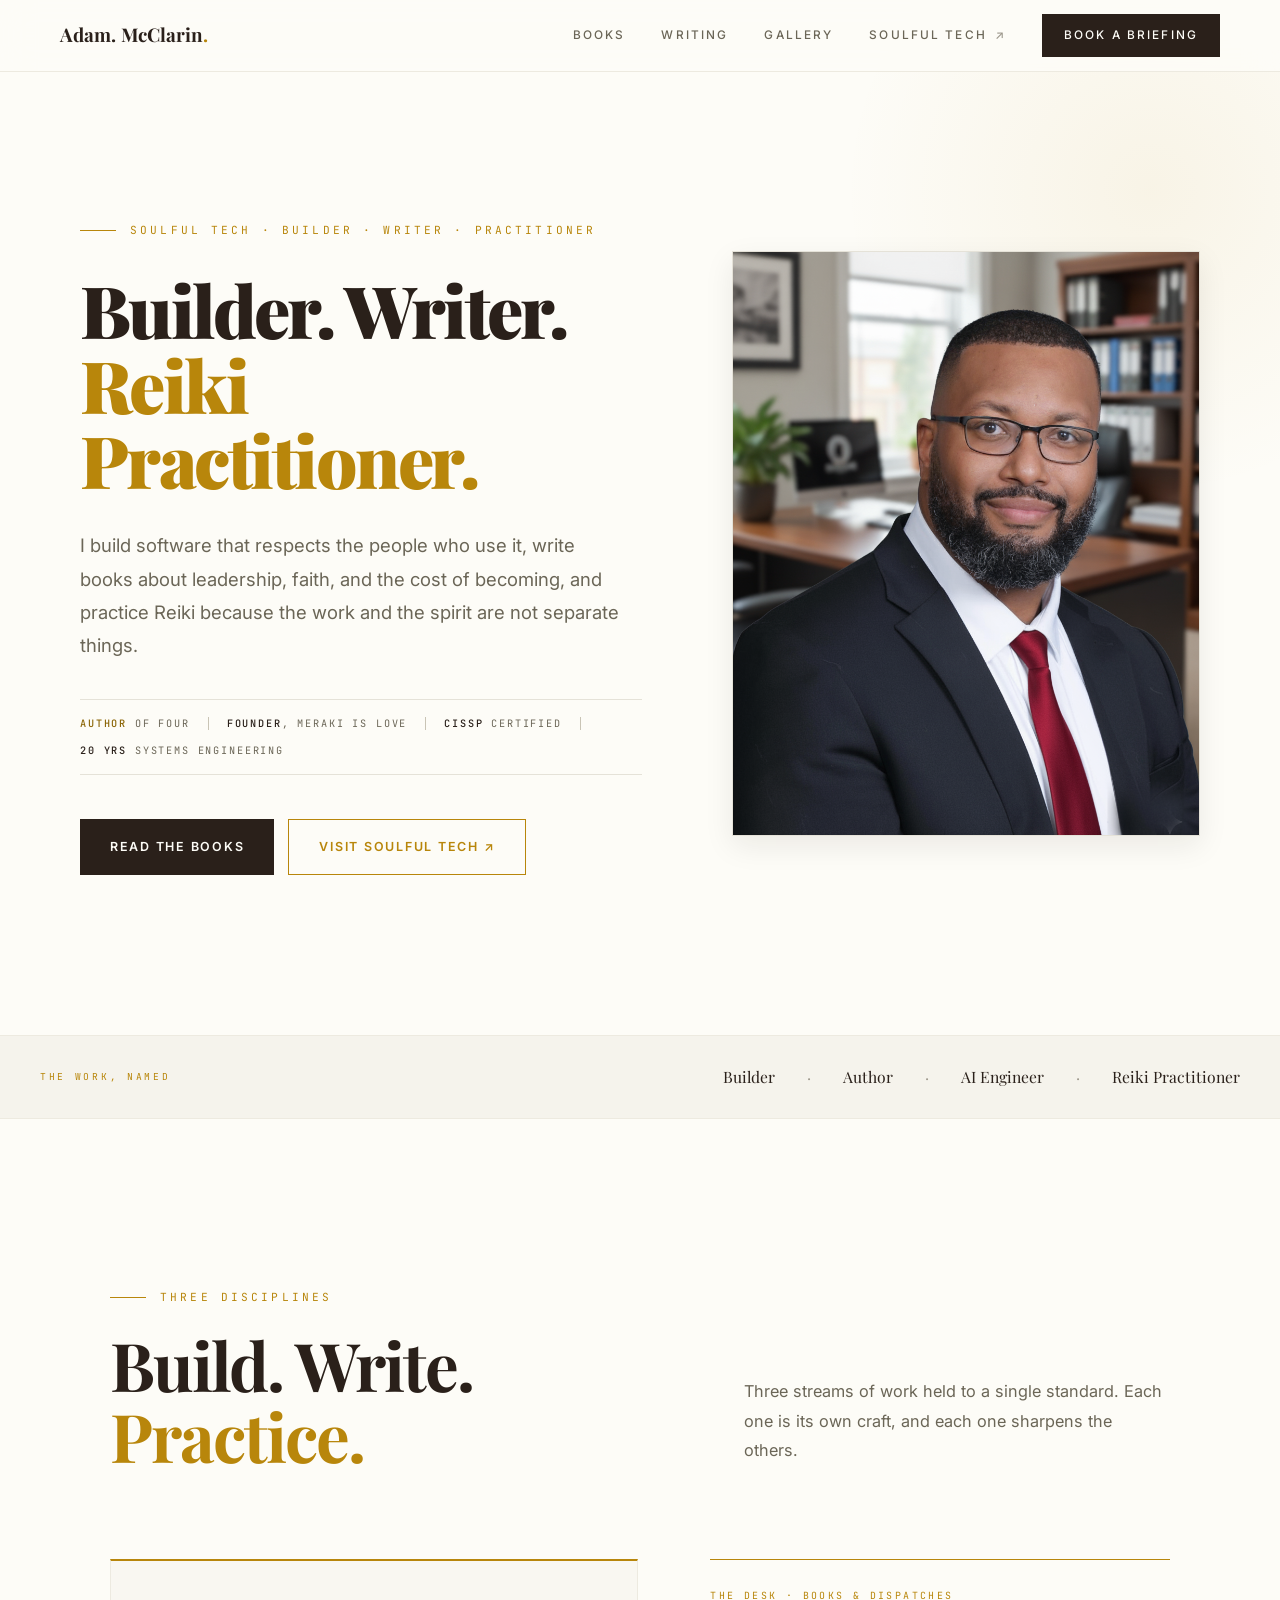
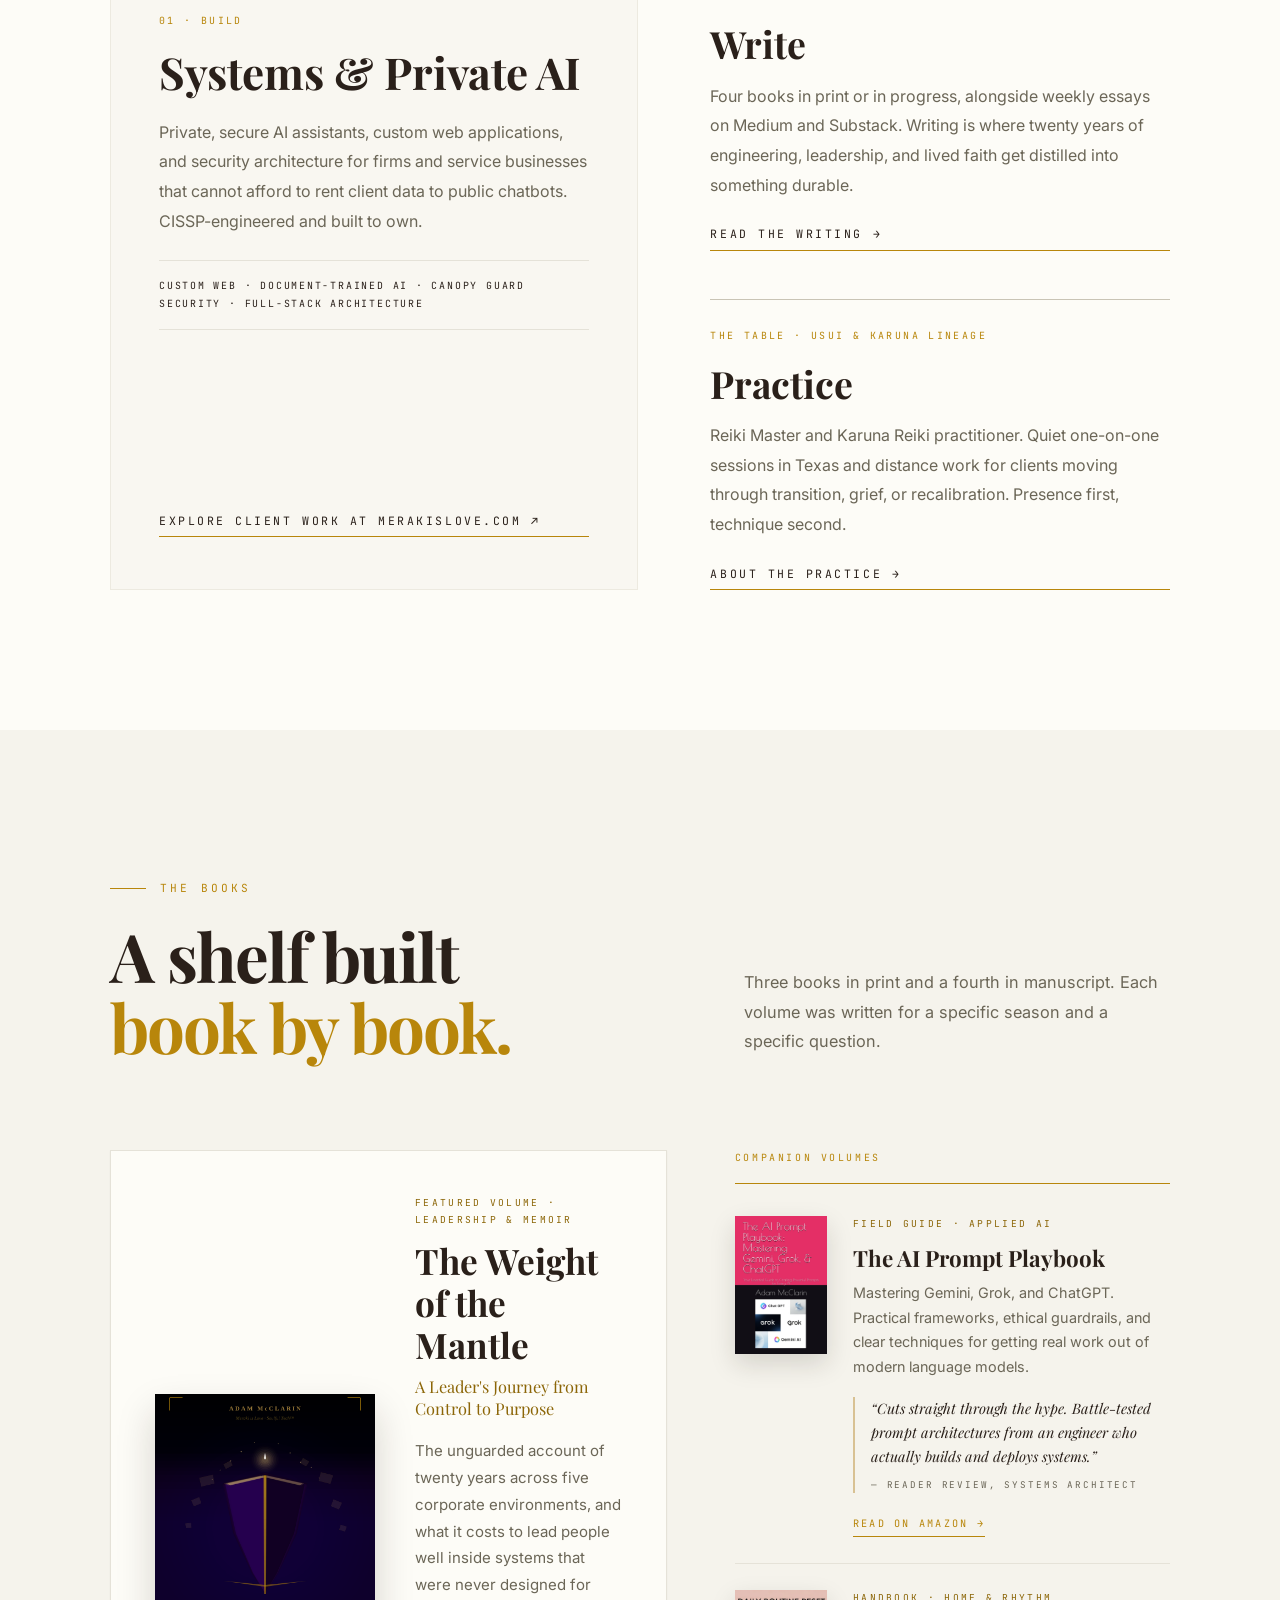
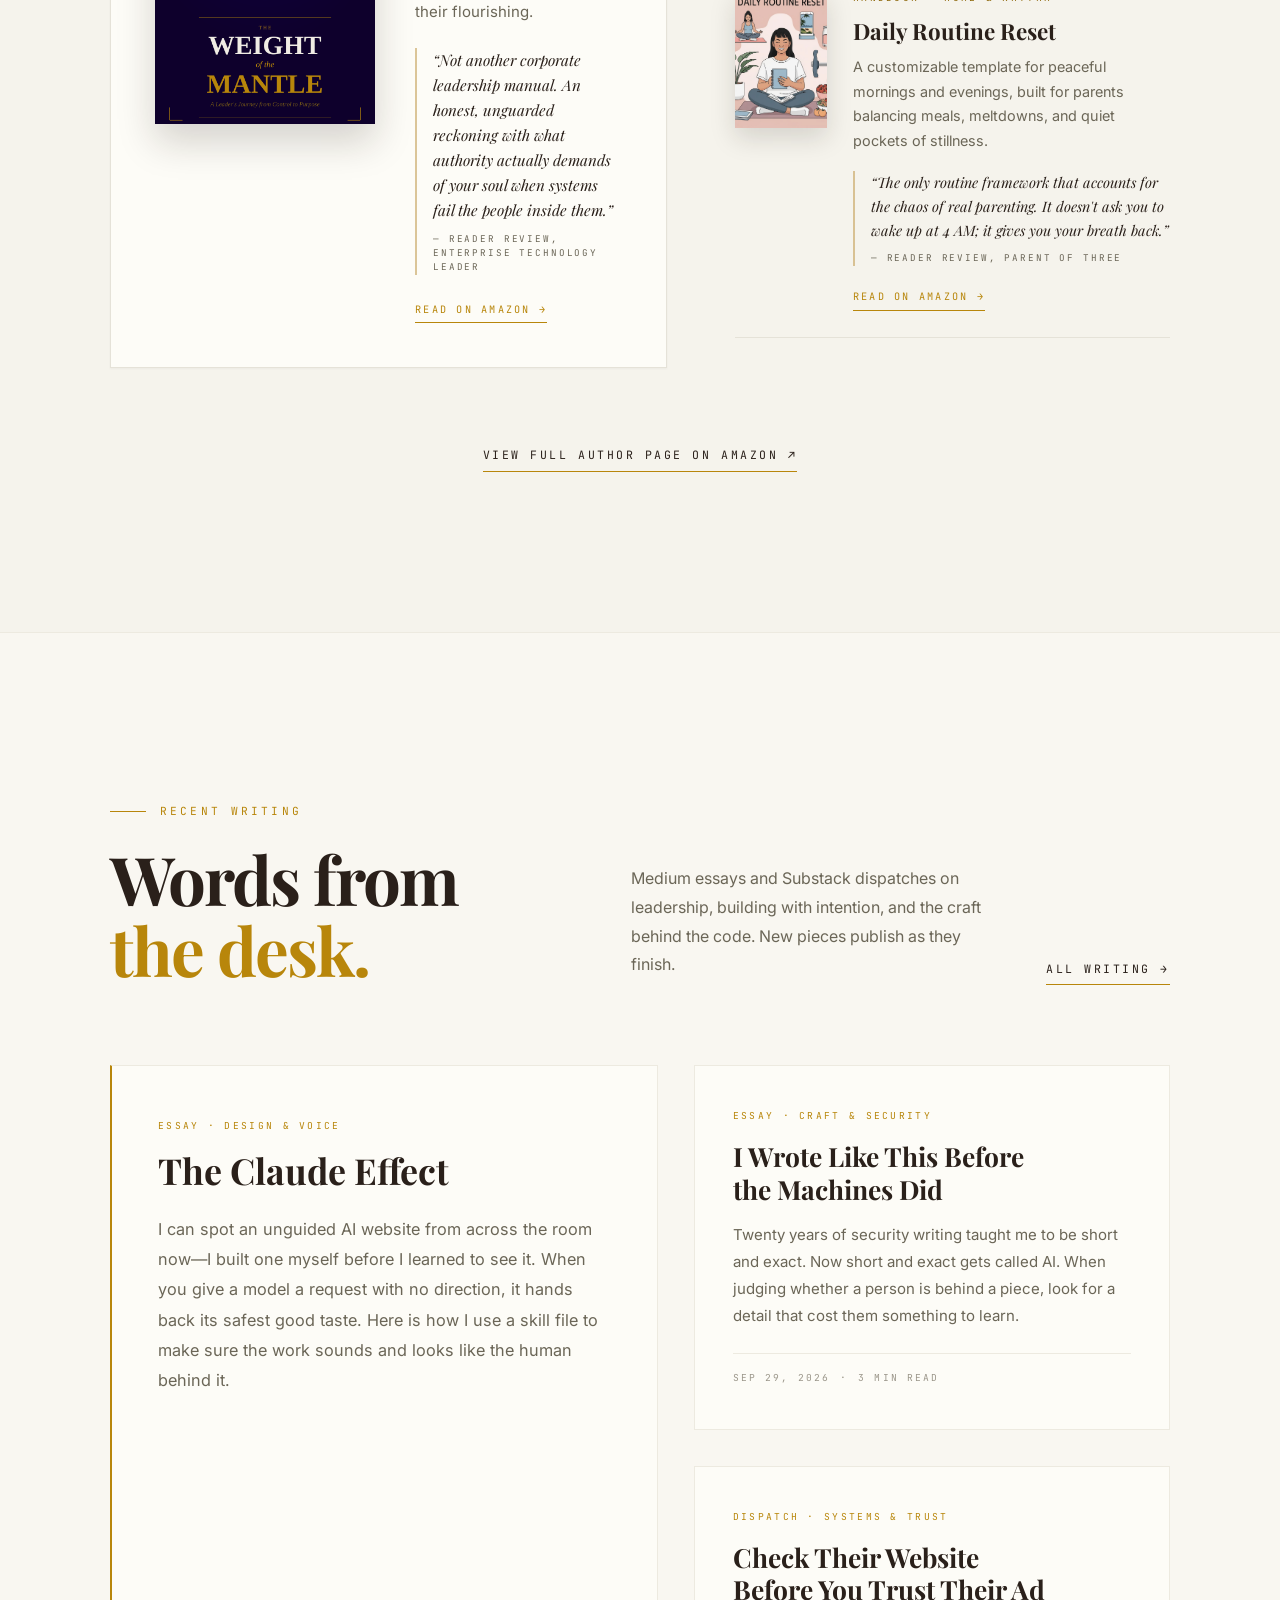
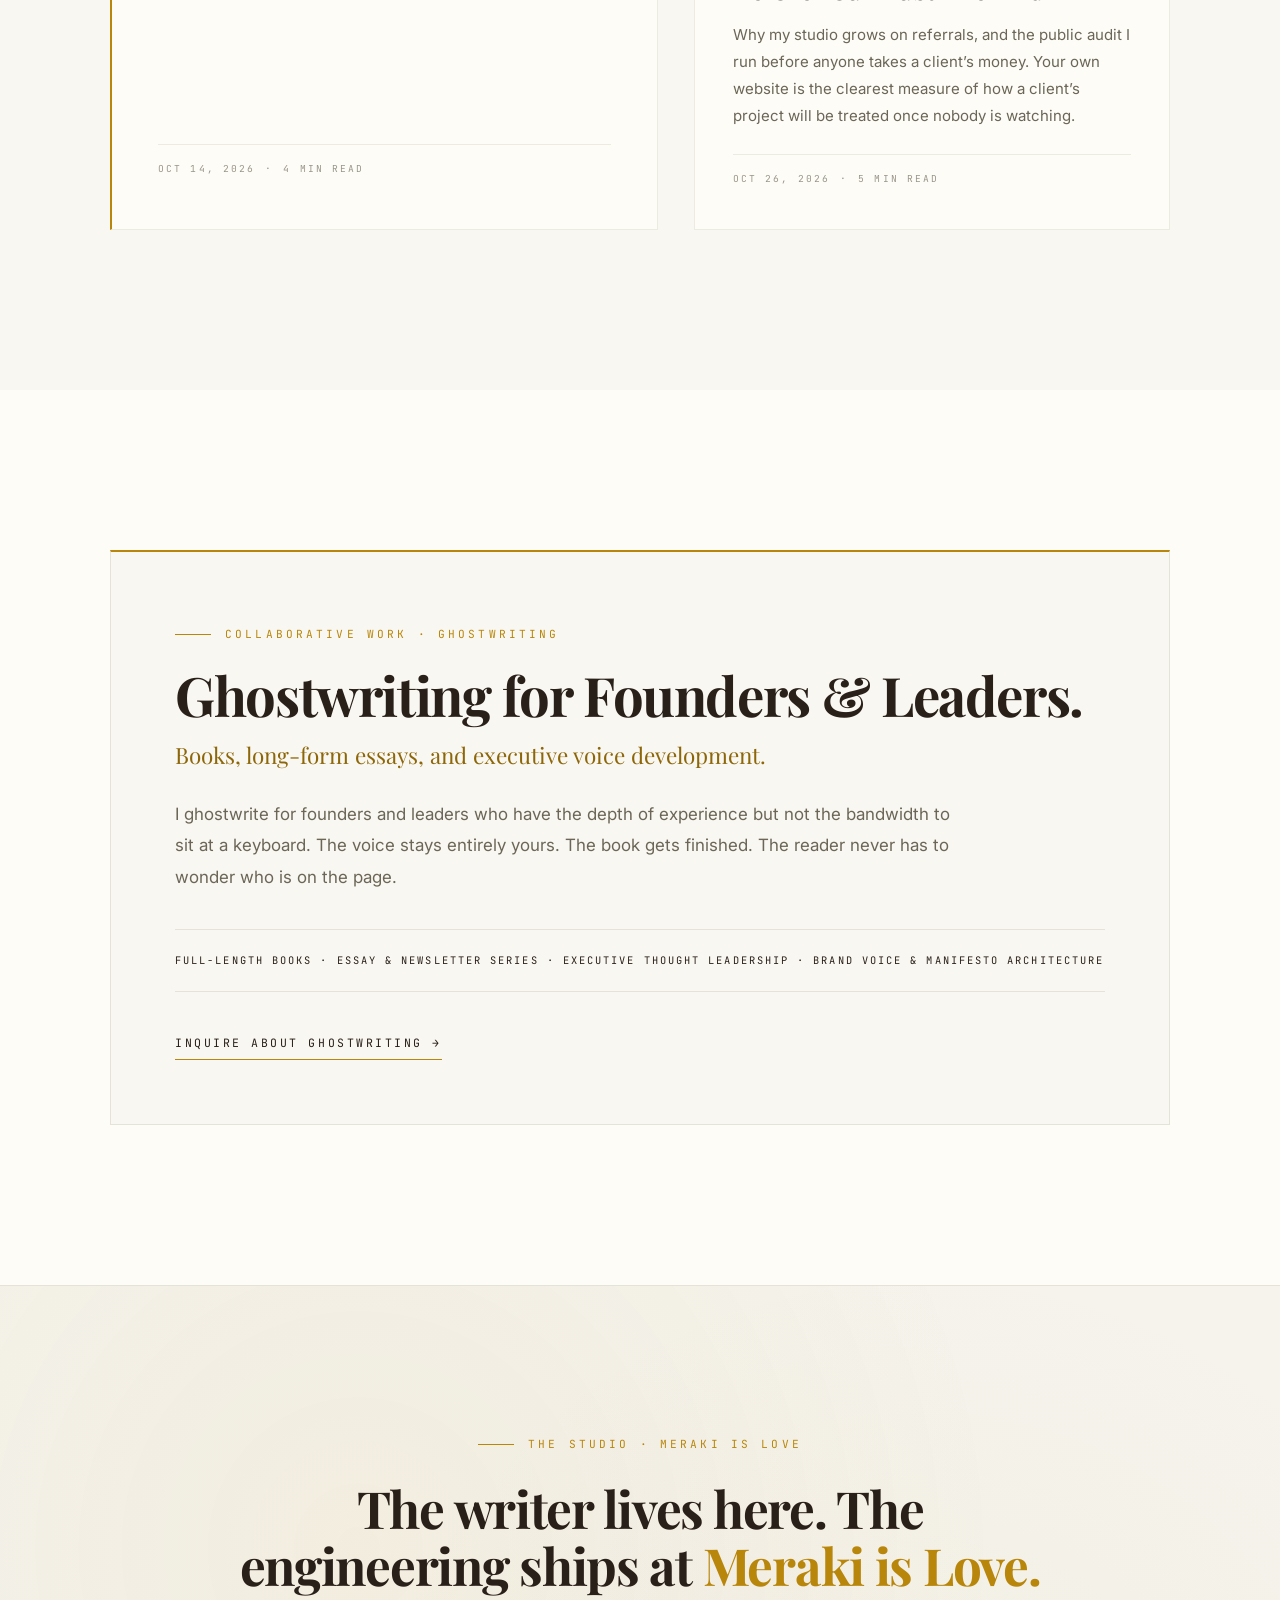
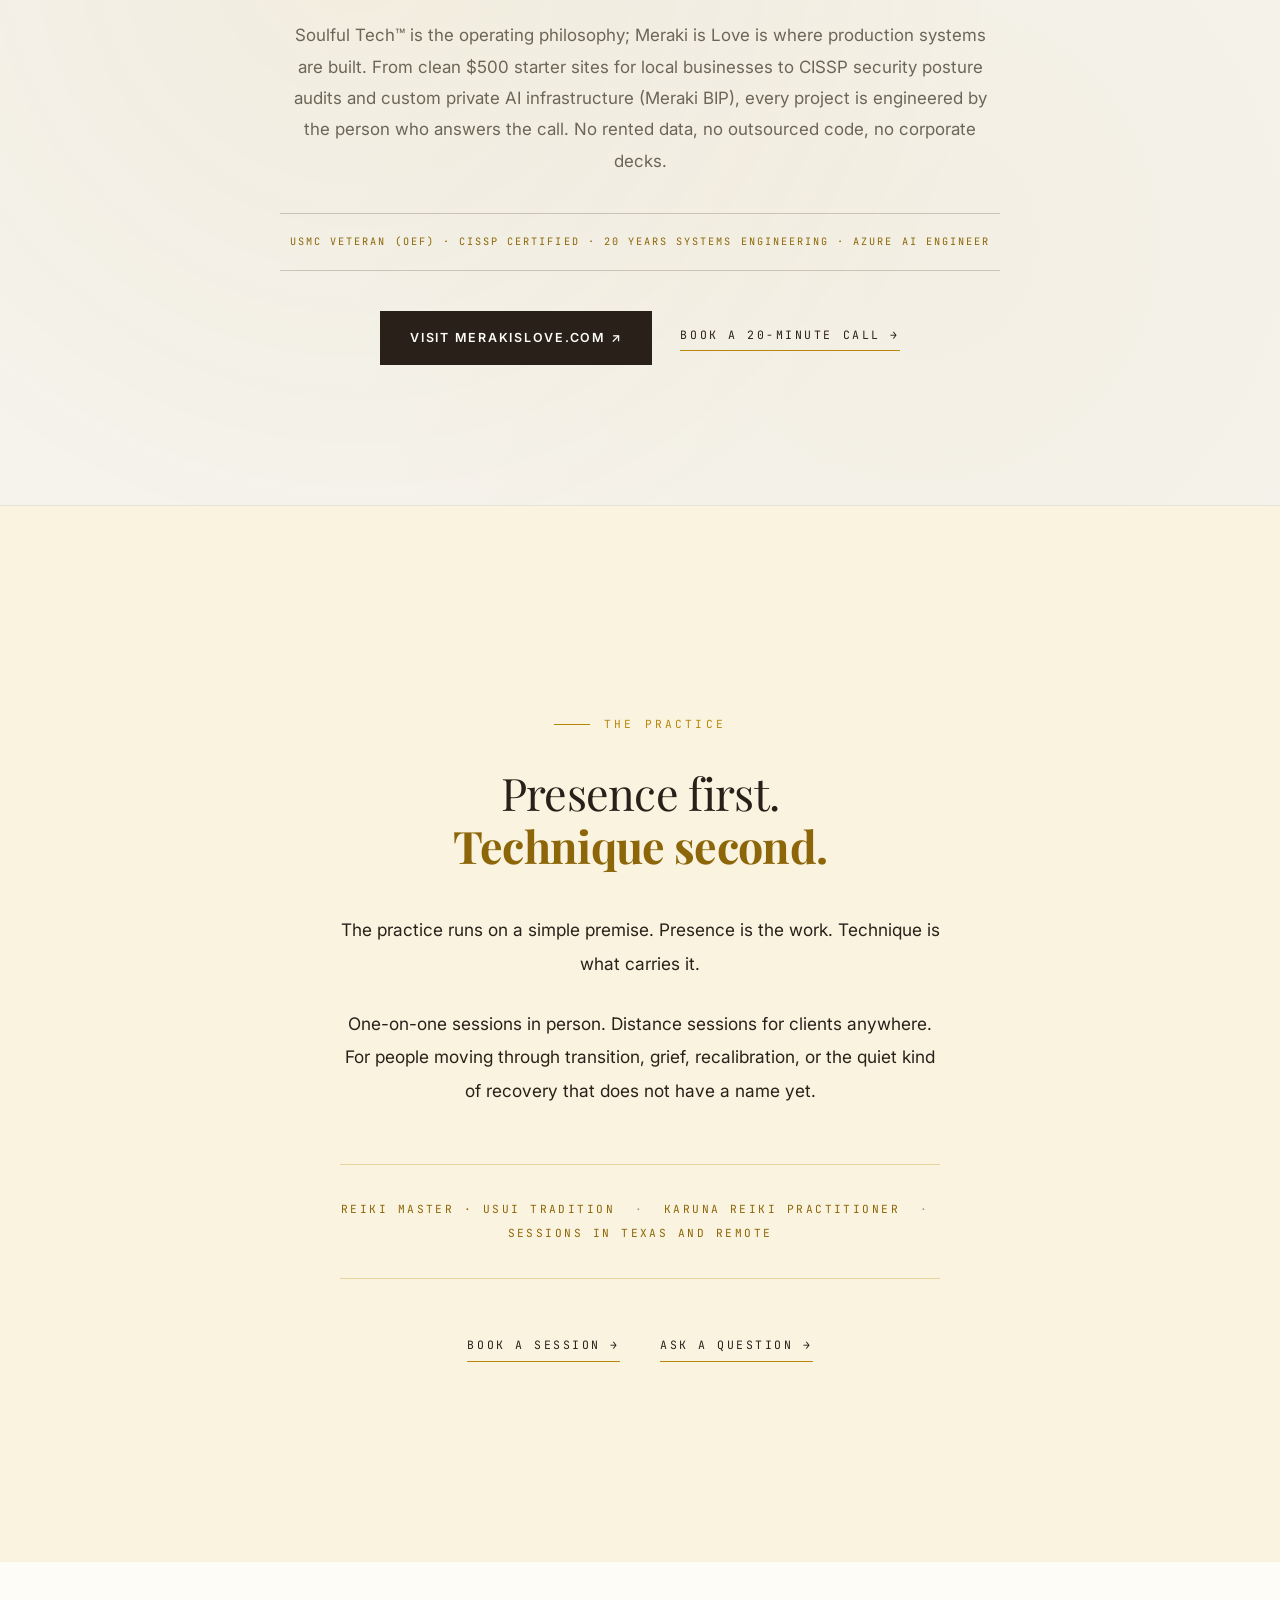
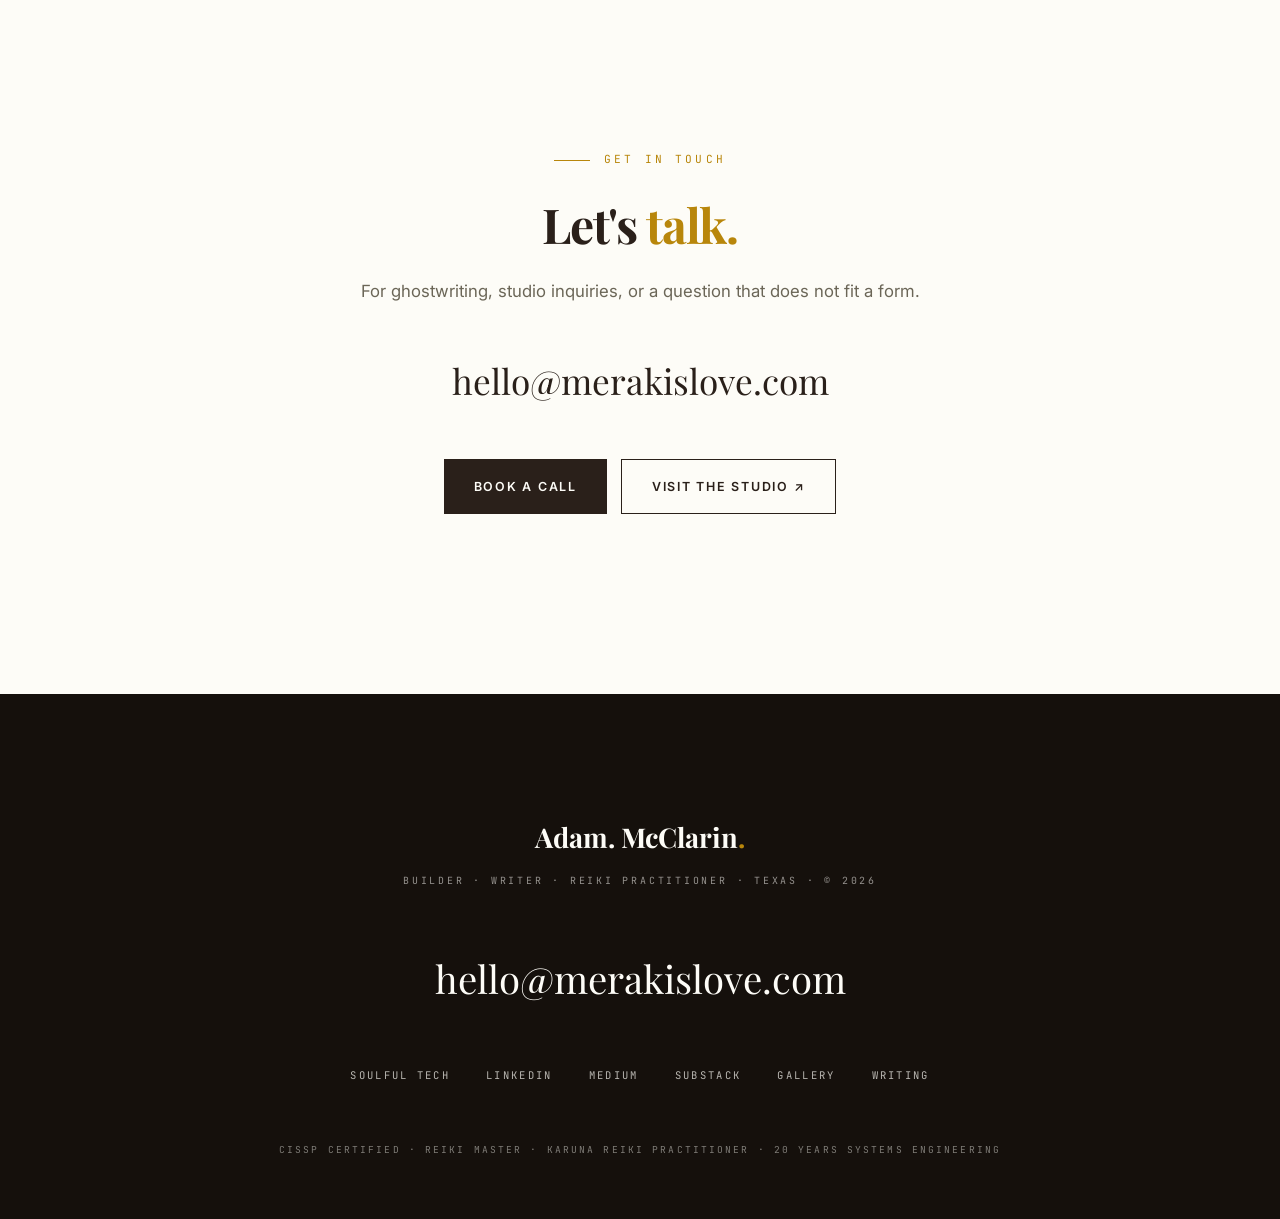
==== commit 89758aec: "feat: align technical studio copy with merakislove.com and refocus ghostwriting section" ====
--- a/index.html
+++ b/index.html
@@ -5,7 +5,7 @@
 <meta name="viewport" content="width=device-width, initial-scale=1.0">
 <title>Adam McClarin | Builder. Writer. Reiki Practitioner.</title>
 <meta name="description" content="Adam McClarin. Builder, writer, and Reiki practitioner. Author of four books. Founder of Meraki is Love. CISSP-certified, with twenty years of systems engineering.">
-<meta name="keywords" content="Adam McClarin, soulful tech, Meraki is Love, Reiki, Karuna Reiki, ghostwriter, speaker, CISSP, author, The Weight of the Mantle, AI Prompt Playbook, Daily Routine Reset">
+<meta name="keywords" content="Adam McClarin, soulful tech, Meraki is Love, Reiki, Karuna Reiki, ghostwriter, CISSP, author, The Weight of the Mantle, AI Prompt Playbook, Daily Routine Reset">
 <meta property="og:title" content="Adam McClarin | Builder. Writer. Reiki Practitioner.">
 <meta property="og:description" content="The personal site of Adam McClarin. Four books, a private Reiki practice, and a studio for client work at Soulful Tech.">
 <meta property="og:url" content="https://adammcclarin.com">
@@ -585,100 +585,85 @@
   text-align: center;
 }
 
-/* ── SERVICES (invitations, not tiles) ── */
+/* ── COLLABORATIVE WORK (Ghostwriting full-width editorial feature) ── */
 .services {
   padding: 160px 0;
   background: var(--cream);
 }
-.services-header {
-  max-width: 1100px;
-  margin: 0 auto 96px;
-  padding: 0 40px;
-  display: grid;
-  grid-template-columns: 1.3fr 1fr;
-  gap: 80px;
-  align-items: end;
-}
-.services-header .eyebrow { margin-bottom: 22px; }
-.services-header h2 { margin-bottom: 0; }
-.services-header-right p {
-  font-size: 1.02rem;
-  line-height: 1.8;
-  color: var(--muted);
-  padding-bottom: 6px;
-}
-.services-grid {
-  max-width: 1100px;
+.services-feature {
+  max-width: 1140px;
   margin: 0 auto;
   padding: 0 40px;
-  display: grid;
-  grid-template-columns: 1fr 1fr;
-  gap: 64px;
-}
-.service {
-  display: flex;
-  flex-direction: column;
-}
-.service-eyebrow {
-  font-family: 'JetBrains Mono', monospace;
-  font-size: 0.62rem;
-  letter-spacing: 0.28em;
-  text-transform: uppercase;
-  color: var(--gold);
-  display: block;
-  padding-top: 18px;
-  border-top: 1px solid var(--gold);
-  margin-bottom: 24px;
-}
-.service-name {
+}
+.services-feature-card {
+  background: var(--paper);
+  border: 1px solid var(--border);
+  border-top: 2px solid var(--gold);
+  padding: 64px 64px;
+}
+.services-feature-card .eyebrow {
+  margin-bottom: 22px;
+}
+.services-headline {
   font-family: 'Playfair Display', serif;
-  font-size: clamp(1.65rem, 3.2vw, 2.1rem);
+  font-size: clamp(2rem, 4.4vw, 3.4rem);
   font-weight: 700;
   color: var(--ink-warm);
   line-height: 1.08;
-  margin-bottom: 24px;
+  letter-spacing: -0.025em;
+  margin-bottom: 14px;
   font-style: normal;
   text-wrap: balance;
 }
-.service-prose {
-  font-size: 1rem;
+.services-subhead {
+  font-family: 'Playfair Display', serif;
+  font-size: clamp(1.15rem, 2vw, 1.4rem);
+  font-weight: 400;
+  color: var(--gold-warm);
+  line-height: 1.45;
+  margin-bottom: 28px;
+}
+.services-prose {
+  font-size: 1.06rem;
   line-height: 1.85;
   color: var(--muted);
-  margin-bottom: 22px;
-}
-.service-offers {
-  margin: 6px 0 36px;
-  border-left: 1px solid var(--gold);
-  padding-left: 20px;
-}
-.service-offer {
-  font-family: 'Playfair Display', serif;
-  font-size: 1.02rem;
-  font-weight: 400;
-  color: var(--ink-warm);
-  line-height: 1.5;
-  padding: 6px 0;
-  font-style: normal;
-}
-
-/* ── MERAKI CONNECTOR BAND ── */
+  max-width: 780px;
+  margin-bottom: 36px;
+}
+.services-capabilities {
+  font-family: 'JetBrains Mono', monospace;
+  font-size: 0.65rem;
+  letter-spacing: 0.2em;
+  text-transform: uppercase;
+  color: var(--ink-warm);
+  padding: 20px 0;
+  margin-bottom: 36px;
+  border-top: 1px solid var(--border);
+  border-bottom: 1px solid var(--border);
+  line-height: 2;
+}
+
+/* ── THE STUDIO (Meraki is Love connector band, warm cream editorial) ── */
 .meraki-band {
-  background: var(--warm-dark);
-  padding: 120px 40px;
+  background: var(--cream-2);
+  padding: 140px 40px;
   text-align: center;
   position: relative;
   overflow: hidden;
+  border-top: 1px solid var(--border);
+  border-bottom: 1px solid var(--border);
 }
 .meraki-band::before {
   content: '';
   position: absolute;
   inset: 0;
   background:
-    radial-gradient(circle at 28% 32%, rgba(184,134,11,0.16) 0%, transparent 60%),
-    radial-gradient(circle at 72% 68%, rgba(184,134,11,0.08) 0%, transparent 55%);
+    radial-gradient(circle at 28% 32%, rgba(184,134,11,0.06) 0%, transparent 60%),
+    radial-gradient(circle at 72% 68%, rgba(184,134,11,0.04) 0%, transparent 55%);
+  pointer-events: none;
 }
 .meraki-band-inner {
-  max-width: 760px;
+  max-width: 820px;
   margin: 0 auto;
   position: relative;
   z-index: 1;
@@ -686,24 +671,44 @@
 .meraki-band .eyebrow { color: var(--gold); margin-bottom: 26px; }
 .meraki-band h2 {
   font-family: 'Playfair Display', serif;
-  font-size: clamp(1.85rem, 4.5vw, 3rem);
+  font-size: clamp(1.95rem, 4.5vw, 3.2rem);
   font-weight: 700;
-  color: var(--cream);
-  line-height: 1.15;
-  letter-spacing: -0.02em;
-  margin-bottom: 22px;
+  color: var(--ink-warm);
+  line-height: 1.12;
+  letter-spacing: -0.025em;
+  margin-bottom: 26px;
   font-style: normal;
   text-wrap: balance;
 }
 .meraki-band h2 em { color: var(--gold); font-style: normal; font-weight: 700; }
 .meraki-band p {
-  font-size: 1.05rem;
-  color: rgba(253,252,247,0.78);
+  font-size: 1.06rem;
+  color: var(--muted);
   line-height: 1.85;
-  margin-bottom: 40px;
-  max-width: 580px;
+  margin-bottom: 36px;
+  max-width: 700px;
   margin-left: auto;
   margin-right: auto;
+}
+.meraki-creds {
+  font-family: 'JetBrains Mono', monospace;
+  font-size: 0.64rem;
+  letter-spacing: 0.2em;
+  text-transform: uppercase;
+  color: var(--gold-warm);
+  padding: 18px 0;
+  margin: 0 auto 40px;
+  max-width: 720px;
+  border-top: 1px solid var(--border-strong);
+  border-bottom: 1px solid var(--border-strong);
+  line-height: 2;
+}
+.meraki-actions {
+  display: flex;
+  align-items: center;
+  justify-content: center;
+  gap: 28px;
+  flex-wrap: wrap;
 }
 
 /* ── PRACTICE (the quietest section) ── */
@@ -812,11 +817,9 @@
   .hero-portrait { max-width: 460px; margin: 0 auto; width: 100%; }
   .pillars-header,
   .books-header,
-  .services-header,
   .writing-header { grid-template-columns: 1fr; gap: 32px; }
   .pillars-grid,
-  .books-grid,
-  .services-grid { grid-template-columns: 1fr; gap: 56px; }
+  .books-grid { grid-template-columns: 1fr; gap: 56px; }
   .writing-grid { grid-template-columns: 1fr; }
   .writing-grid .medium-card:first-child { grid-row: auto; }
 }
@@ -863,9 +866,9 @@
   .medium-card,
   .writing-grid .medium-card:first-child { padding: 34px 26px; }
   .services { padding: 100px 0; }
-  .services-header,
-  .services-grid { padding: 0 24px; }
-  .meraki-band { padding: 90px 24px; }
+  .services-feature { padding: 0 24px; }
+  .services-feature-card { padding: 40px 28px; }
+  .meraki-band { padding: 100px 24px; }
   .practice { padding: 120px 0; }
   .practice-inner { padding: 0 24px; }
   .practice-creds { font-size: 0.62rem; line-height: 2.4; }
@@ -898,8 +901,8 @@
       <a href="/#books">Books</a>
       <a href="/articles">Writing</a>
       <a href="/gallery">Gallery</a>
-      <a href="https://merakislove.com" target="_blank" rel="noopener" class="nav-ext">Soulful Tech</a>
-      <a href="https://calendly.com/hello-merakislove/new-meeting" target="_blank" rel="noopener" class="nav-cta">Book a Briefing</a>
+      <a href="https://merakislove.com" target="_blank" rel="noopener noreferrer" class="nav-ext">Soulful Tech</a>
+      <a href="https://calendly.com/hello-merakislove/new-meeting" target="_blank" rel="noopener noreferrer" class="nav-cta">Book a Briefing</a>
     </div>
   </div>
 </nav>
@@ -922,7 +925,7 @@
       </div>
       <div class="hero-btns">
         <a href="#books" class="btn btn-primary">Read the Books</a>
-        <a href="https://merakislove.com" target="_blank" rel="noopener" class="btn btn-gold-outline">Visit Soulful Tech ↗</a>
+        <a href="https://merakislove.com" target="_blank" rel="noopener noreferrer" class="btn btn-gold-outline">Visit Soulful Tech ↗</a>
       </div>
     </div>
     <div class="hero-portrait">
@@ -940,7 +943,6 @@
       <span class="colophon-item">Author</span>
       <span class="colophon-item">AI Engineer</span>
       <span class="colophon-item">Reiki Practitioner</span>
-      <span class="colophon-item">Speaker</span>
     </div>
   </div>
 </section>
@@ -959,12 +961,12 @@
   <div class="pillars-grid">
     <div class="pillar pillar-lead">
       <div>
-        <span class="pillar-rubric">The Studio · Soulful Tech</span>
-        <h3 class="pillar-name">Build</h3>
-        <p class="pillar-body">Websites, custom applications, and private AI infrastructure for service businesses and founders. Every system is scoped, written, and secured firsthand by someone who has spent two decades in software and cybersecurity.</p>
+        <span class="pillar-rubric">01 · Build</span>
+        <h3 class="pillar-name">Systems &amp; Private AI</h3>
+        <p class="pillar-body">Private, secure AI assistants, custom web applications, and security architecture for firms and service businesses that cannot afford to rent client data to public chatbots. CISSP-engineered and built to own.</p>
         <div class="pillar-notes">Custom Web · Document-Trained AI · Canopy Guard Security · Full-Stack Architecture</div>
       </div>
-      <a href="https://merakislove.com" target="_blank" rel="noopener" class="qlink">Visit the studio ↗</a>
+      <a href="https://merakislove.com" target="_blank" rel="noopener noreferrer" class="qlink">Explore Client Work at merakislove.com ↗</a>
     </div>
     <div class="pillar-companion">
       <div class="pillar">
@@ -1090,52 +1092,31 @@
   </div>
 </section>
 
-<!-- SERVICES (Speaking + Ghostwriting) -->
+<!-- COLLABORATIVE WORK (Ghostwriting) -->
 <section class="services">
-  <div class="services-header">
-    <div>
-      <div class="eyebrow has-rule">Beyond the Studio</div>
-      <h2 class="section-title">Speaking and <em>ghostwriting.</em></h2>
-    </div>
-    <div class="services-header-right">
-      <p>Two services that run alongside the studio. Built around the writing, the books, and twenty years on the technical side.</p>
-    </div>
-  </div>
-  <div class="services-grid">
-    <div class="service">
-      <span class="service-eyebrow">Speaking</span>
-      <h3 class="service-name">Talks and panels.</h3>
-      <p class="service-prose">I speak about building with intention and the work that lives behind the work. Keynotes, panels, fireside conversations. The room sets the tone, the talk meets it.</p>
-      <div class="service-offers">
-        <div class="service-offer">The Soulful Tech philosophy and building with intention.</div>
-        <div class="service-offer">Cybersecurity for small business owners.</div>
-        <div class="service-offer">AI for service businesses without a technical team.</div>
-        <div class="service-offer">The four books, and what each one is for.</div>
-      </div>
-      <a href="mailto:hello@merakislove.com?subject=Speaking%20inquiry" class="qlink">Inquire about speaking →</a>
-    </div>
-    <div class="service">
-      <span class="service-eyebrow">Ghostwriting</span>
-      <h3 class="service-name">Books, essays, brand voice.</h3>
-      <p class="service-prose">I ghostwrite for founders and leaders who have the experience but not the time. The voice stays yours. The work gets finished. The reader never has to wonder who is on the page.</p>
-      <div class="service-offers">
-        <div class="service-offer">Full-length book ghostwriting.</div>
-        <div class="service-offer">Essay and newsletter series.</div>
-        <div class="service-offer">Thought leadership for LinkedIn and Medium.</div>
-        <div class="service-offer">Brand voice development.</div>
-      </div>
-      <a href="mailto:hello@merakislove.com?subject=Ghostwriting%20inquiry" class="qlink">Inquire about ghostwriting →</a>
+  <div class="services-feature">
+    <div class="services-feature-card">
+      <div class="eyebrow has-rule">COLLABORATIVE WORK · GHOSTWRITING</div>
+      <h2 class="services-headline">Ghostwriting for Founders &amp; Leaders.</h2>
+      <div class="services-subhead">Books, long-form essays, and executive voice development.</div>
+      <p class="services-prose">I ghostwrite for founders and leaders who have the depth of experience but not the bandwidth to sit at a keyboard. The voice stays entirely yours. The book gets finished. The reader never has to wonder who is on the page.</p>
+      <div class="services-capabilities">Full-Length Books · Essay &amp; Newsletter Series · Executive Thought Leadership · Brand Voice &amp; Manifesto Architecture</div>
+      <a href="mailto:hello@merakislove.com?subject=Ghostwriting%20inquiry" class="qlink">Inquire About Ghostwriting →</a>
     </div>
   </div>
 </section>
 
-<!-- MERAKI CONNECTOR BAND -->
+<!-- THE STUDIO (Meraki is Love) -->
 <section class="meraki-band">
   <div class="meraki-band-inner">
-    <div class="eyebrow has-rule">The Studio</div>
-    <h2>This is the writer. The builder lives at <em>Soulful Tech.</em></h2>
-    <p>Soulful Tech is where the client work happens. Websites, custom apps, and private AI infrastructure for founders and service businesses.</p>
-    <a href="https://merakislove.com" target="_blank" rel="noopener" class="btn btn-gold-outline">Visit Soulful Tech ↗</a>
+    <div class="eyebrow has-rule">THE STUDIO · MERAKI IS LOVE</div>
+    <h2>The writer lives here. The engineering ships at <em>Meraki is Love.</em></h2>
+    <p>Soulful Tech™ is the operating philosophy; Meraki is Love is where production systems are built. From clean $500 starter sites for local businesses to CISSP security posture audits and custom private AI infrastructure (Meraki BIP), every project is engineered by the person who answers the call. No rented data, no outsourced code, no corporate decks.</p>
+    <div class="meraki-creds">USMC Veteran (OEF) · CISSP Certified · 20 Years Systems Engineering · Azure AI Engineer</div>
+    <div class="meraki-actions">
+      <a href="https://merakislove.com" target="_blank" rel="noopener noreferrer" class="btn btn-primary">Visit merakislove.com ↗</a>
+      <a href="https://calendly.com/hello-merakislove/new-meeting" target="_blank" rel="noopener noreferrer" class="qlink">Book a 20-Minute Call →</a>
+    </div>
   </div>
 </section>
 
@@ -1150,7 +1131,7 @@
       Reiki Master · Usui Tradition <span class="practice-cred-sep">·</span> Karuna Reiki Practitioner <span class="practice-cred-sep">·</span> Sessions in Texas and Remote
     </div>
     <div class="practice-actions">
-      <a href="https://calendly.com/hello-merakislove/new-meeting" target="_blank" rel="noopener" class="qlink">Book a session →</a>
+      <a href="https://calendly.com/hello-merakislove/new-meeting" target="_blank" rel="noopener noreferrer" class="qlink">Book a session →</a>
       <a href="mailto:hello@merakislove.com?subject=Reiki%20inquiry" class="qlink">Ask a question →</a>
     </div>
   </div>
@@ -1161,11 +1142,11 @@
   <div class="contact-inner">
     <div class="eyebrow has-rule">Get in Touch</div>
     <h2>Let's <em>talk.</em></h2>
-    <p>For speaking, ghostwriting, Reiki, or to ask a question that does not fit a form.</p>
+    <p>For ghostwriting, studio inquiries, or a question that does not fit a form.</p>
     <a href="mailto:hello@merakislove.com" class="contact-email">hello@merakislove.com</a>
     <div class="contact-btns">
-      <a href="https://calendly.com/hello-merakislove/new-meeting" target="_blank" rel="noopener" class="btn btn-primary">Book a call</a>
-      <a href="https://merakislove.com" target="_blank" rel="noopener" class="btn btn-outline">Visit the studio ↗</a>
+      <a href="https://calendly.com/hello-merakislove/new-meeting" target="_blank" rel="noopener noreferrer" class="btn btn-primary">Book a call</a>
+      <a href="https://merakislove.com" target="_blank" rel="noopener noreferrer" class="btn btn-outline">Visit the studio ↗</a>
     </div>
   </div>
 </section>
@@ -1176,10 +1157,10 @@
   <div class="footer-tagline">Builder · Writer · Reiki Practitioner · Texas · © 2026</div>
   <a href="mailto:hello@merakislove.com" class="footer-email">hello@merakislove.com</a>
   <div class="footer-links">
-    <a href="https://merakislove.com" target="_blank" rel="noopener">Soulful Tech</a>
-    <a href="https://www.linkedin.com/in/adammcclarin/" target="_blank" rel="noopener">LinkedIn</a>
-    <a href="https://medium.com/@adammcclarin" target="_blank" rel="noopener">Medium</a>
-    <a href="https://adammcclarin1.substack.com" target="_blank" rel="noopener">Substack</a>
+    <a href="https://merakislove.com" target="_blank" rel="noopener noreferrer">Soulful Tech</a>
+    <a href="https://www.linkedin.com/in/adammcclarin/" target="_blank" rel="noopener noreferrer">LinkedIn</a>
+    <a href="https://medium.com/@adammcclarin" target="_blank" rel="noopener noreferrer">Medium</a>
+    <a href="https://adammcclarin1.substack.com" target="_blank" rel="noopener noreferrer">Substack</a>
     <a href="/gallery">Gallery</a>
     <a href="/articles">Writing</a>
   </div>
